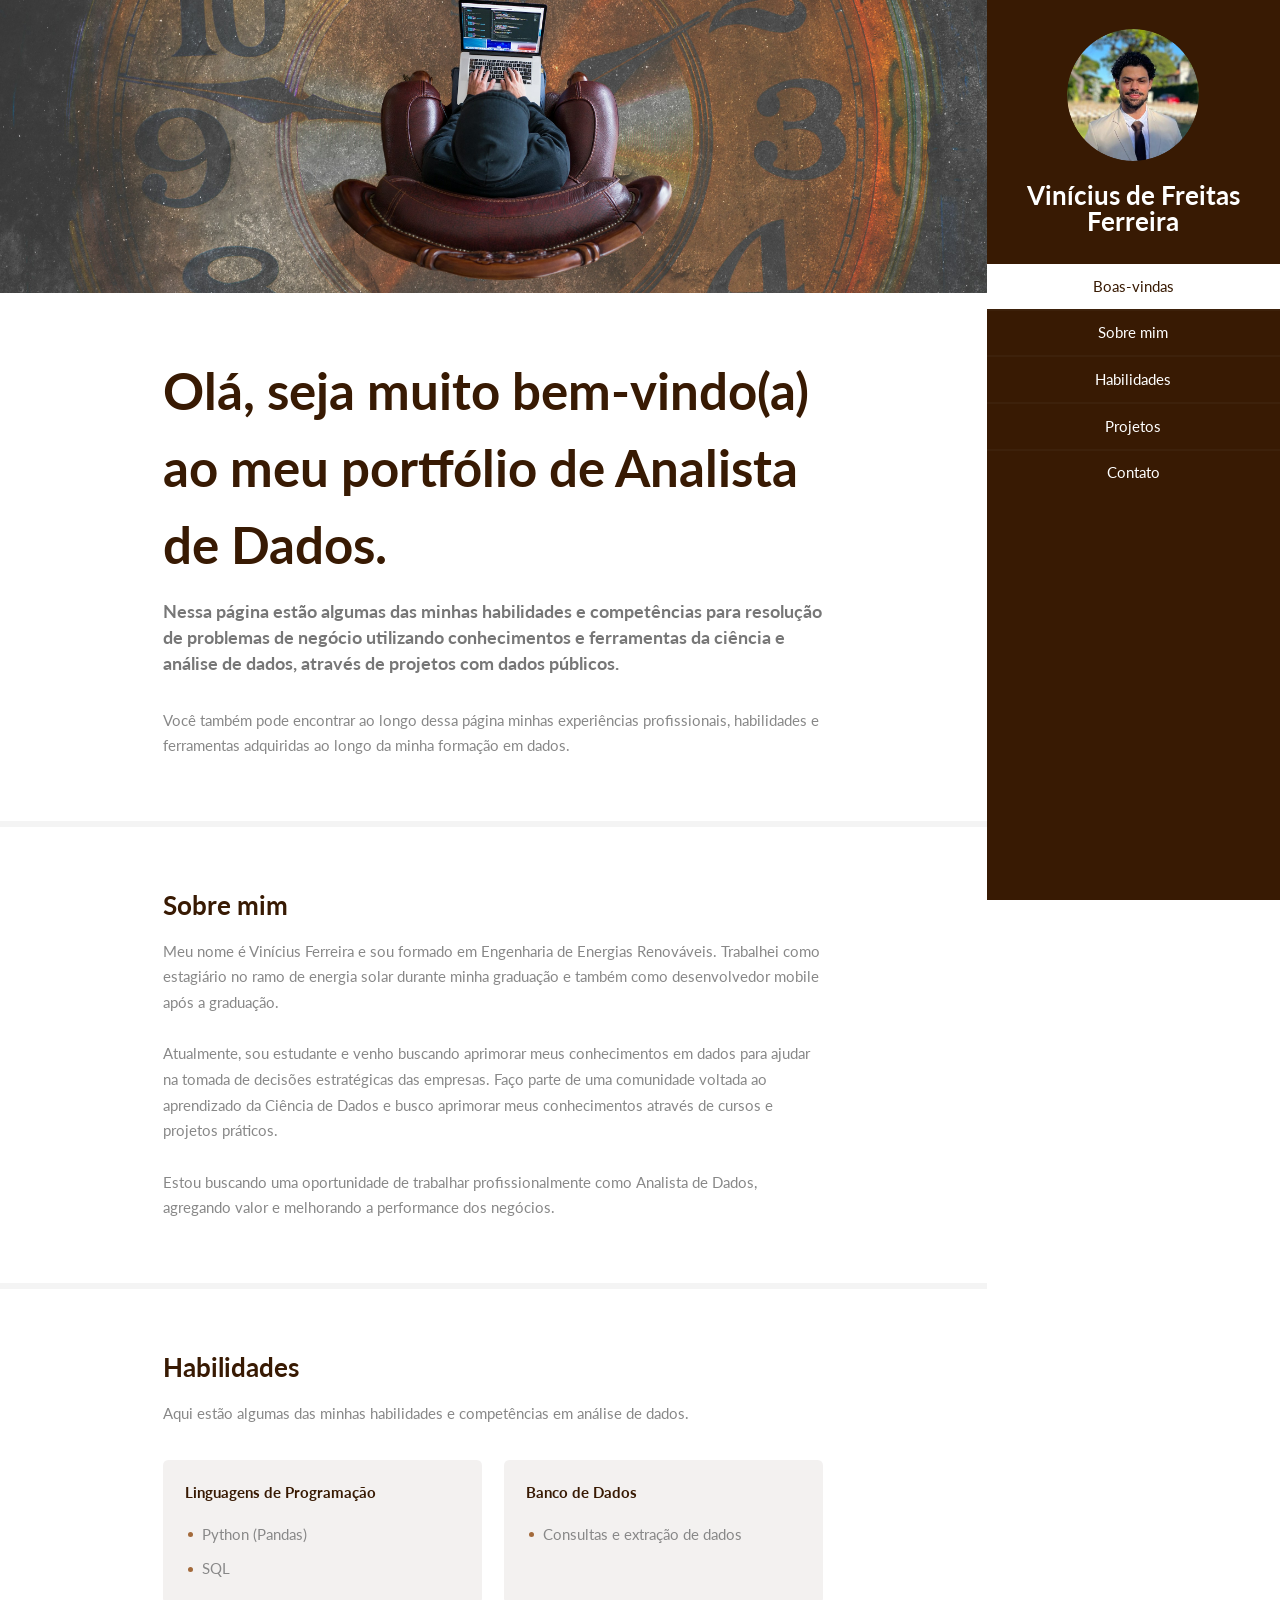
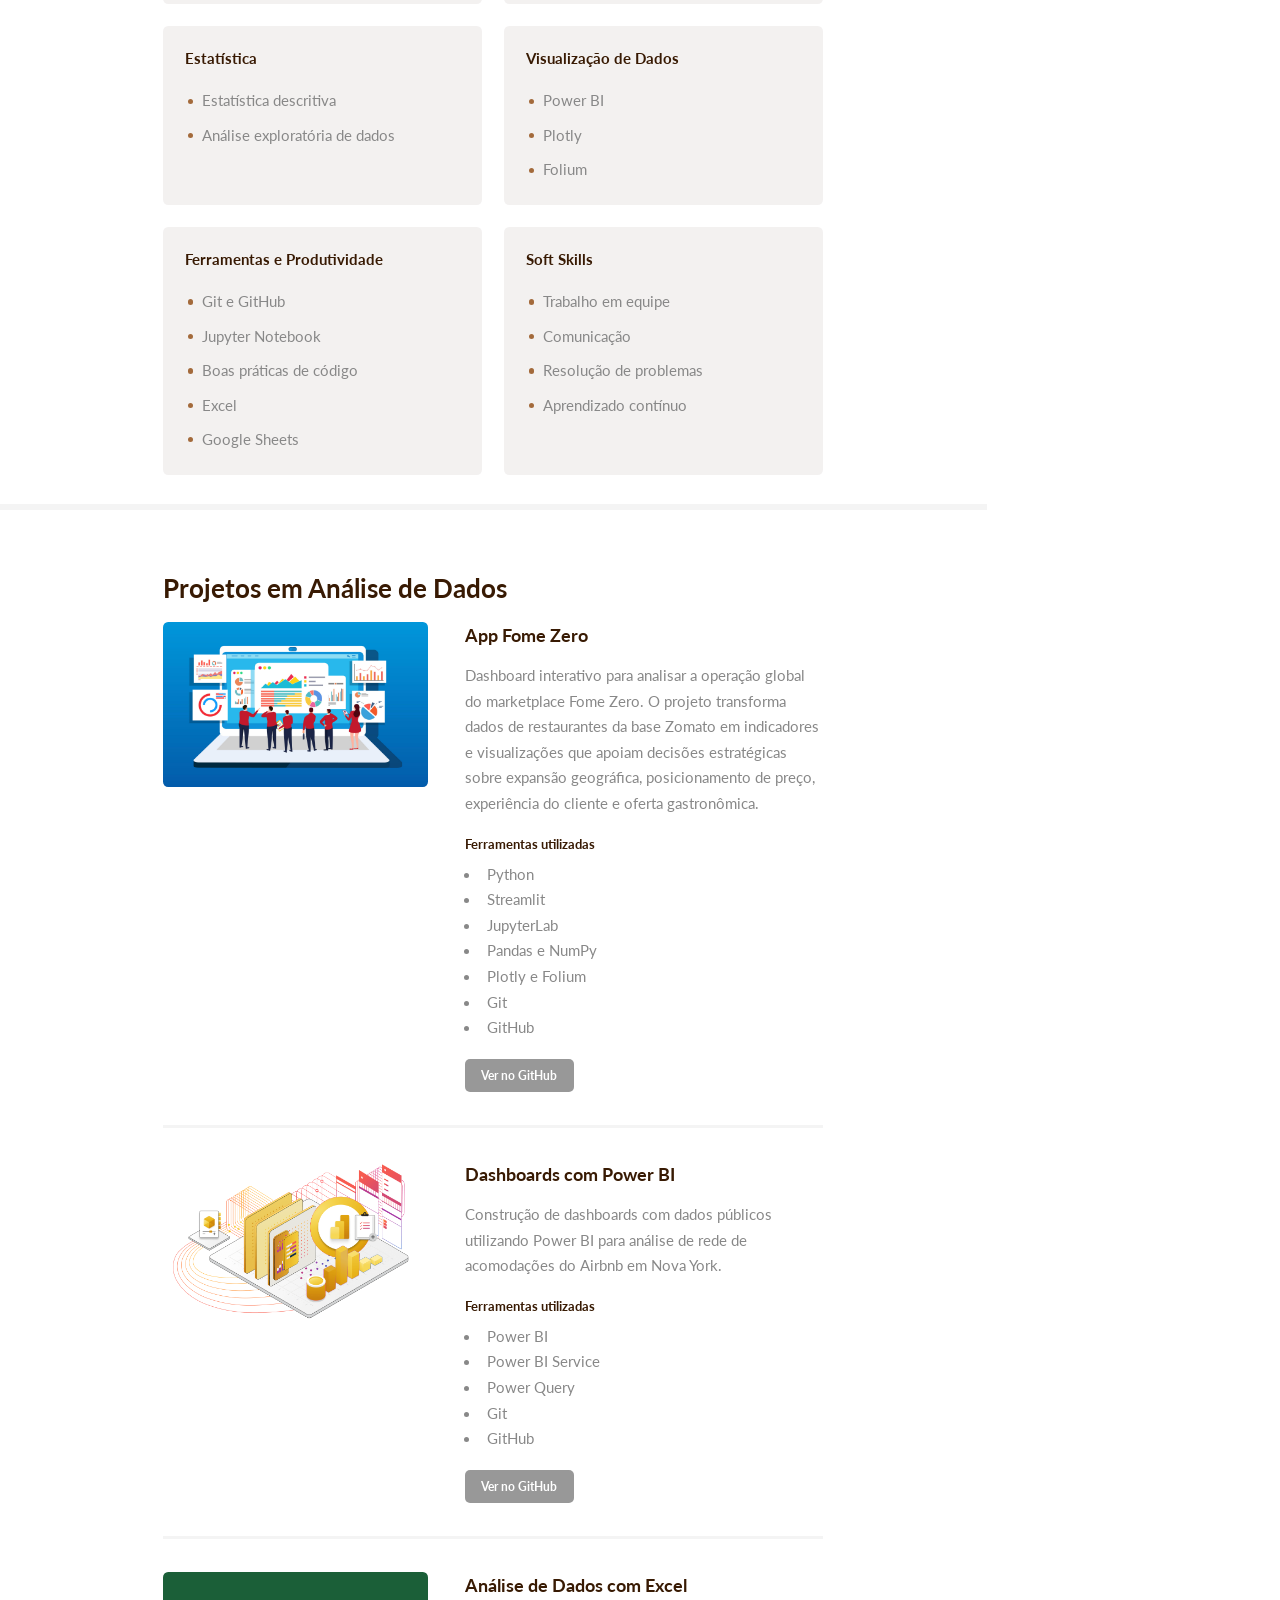
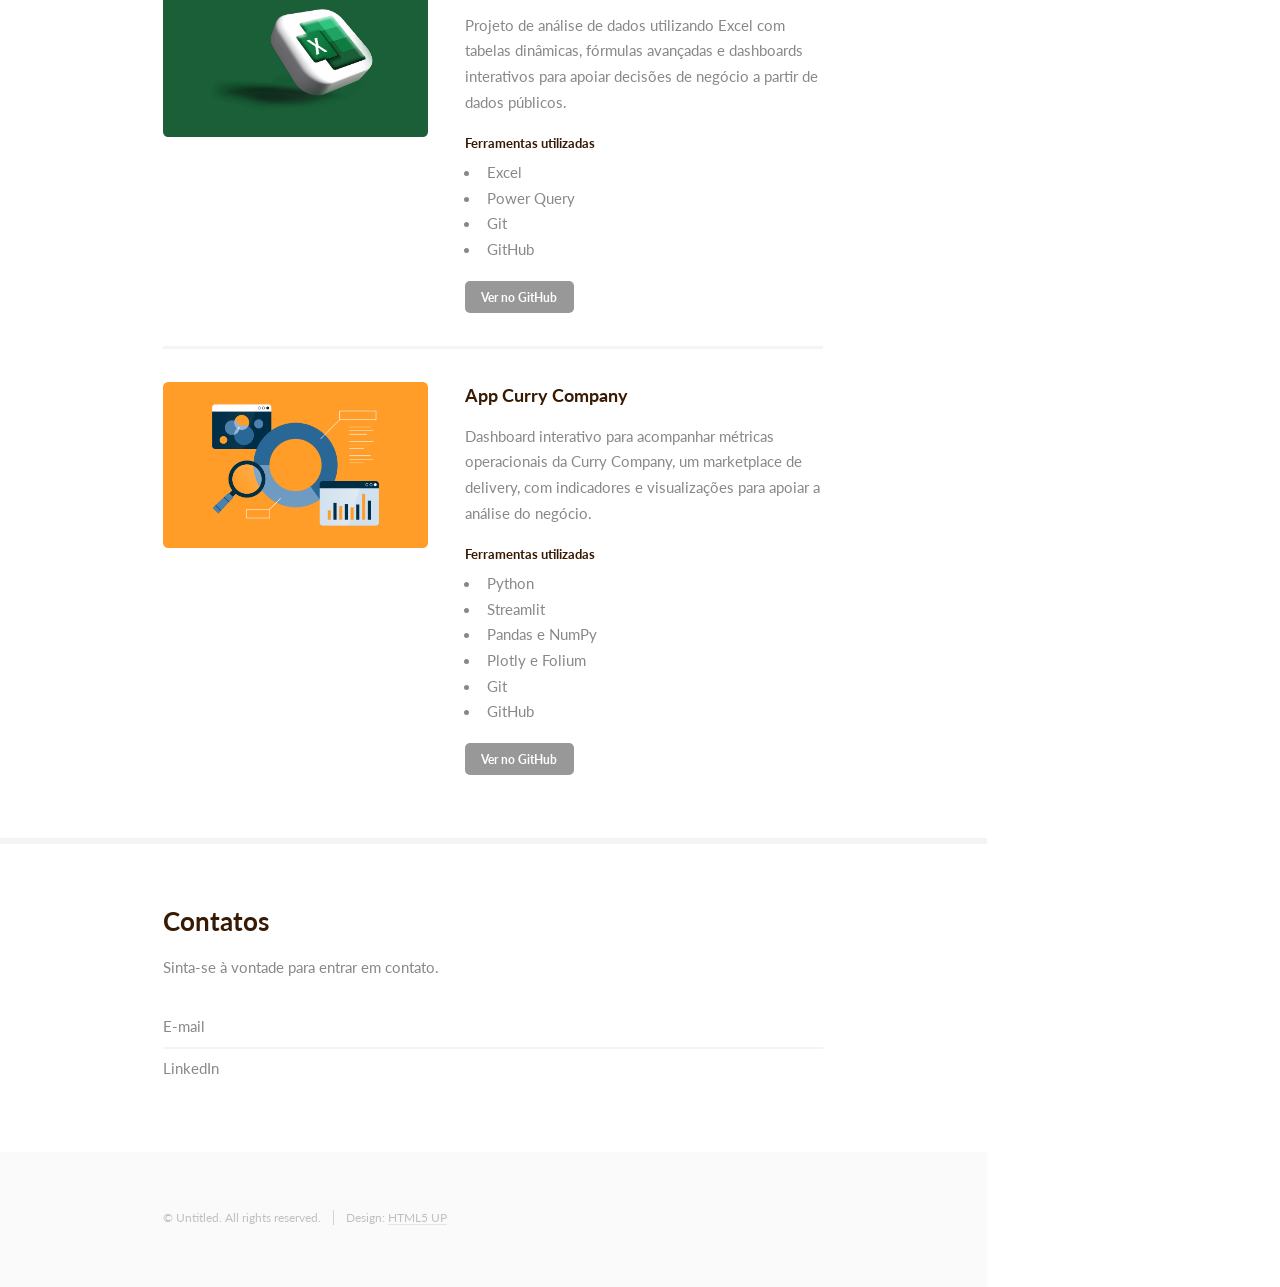
==== index.html @ a1112f22 "Initial commit" ====
<!DOCTYPE HTML>
<!--
	Read Only by HTML5 UP
	html5up.net | @ajlkn
	Free for personal and commercial use under the CCA 3.0 license (html5up.net/license)
-->
<html>
	<head>
		<title>Portfólio - Vinícius de Freitas Ferreira</title>
		<meta charset="utf-8" />
		<meta name="viewport" content="width=device-width, initial-scale=1, user-scalable=no" />
		<link rel="stylesheet" href="assets/css/main.css" />
	</head>
	<body class="is-preload">

		<!-- Header -->
			<section id="header">
				<header>
					<span class="image avatar"><img src="images/perfil6.jpeg" alt="profile_picture" /></span>
					<h1 id="logo"><a href="#">Vinícius de Freitas Ferreira</a></h1>
					
				</header>
				<nav id="nav">
					<ul>
						<li><a href="#one" class="active">Boas-vindas</a></li>
						<li><a href="#two">Sobre mim</a></li>
						<li><a href="#three">Habilidades</a></li>
						<li><a href="#four">Projetos</a></li>
						<li><a href="#five">Contato</a></li>
					</ul>
				</nav>
				<footer>
					<ul class="icons">
						<!-- Substitua o e-mail e a URL pelos seus dados. -->
						<li><a href="mailto:vff2804@gmail.com" class="icon solid fa-envelope"><span class="label">E-mail</span></a></li>
						<li><a href="https://www.linkedin.com/in/seu-perfil/" class="icon brands fa-linkedin" target="_blank" rel="noopener noreferrer"><span class="label">LinkedIn</span></a></li>
					</ul>
				</footer>
			</section>

		<!-- Wrapper -->
			<div id="wrapper">

				<!-- Main -->
					<div id="main">

						<!-- One -->
							<section id="one">
								<div class="image main" data-position="center">
									<img src="images/background.jpeg" alt="" />
								</div>
								<div class="container">
									<header class="major">
										<h2>Olá, seja muito bem-vindo(a) ao meu portfólio de Analista de Dados.</h2>
										<p>Nessa página estão algumas das minhas habilidades e competências para resolução de problemas de negócio utilizando conhecimentos e ferramentas da ciência e análise de dados, através de projetos com dados públicos.</p>
									</header>
									<p>Você também pode encontrar ao longo dessa página minhas experiências profissionais, habilidades e ferramentas adquiridas ao longo da minha formação em dados.</p>
								</div>
							</section>
						
						<!-- Two -->	
							<section id="two">	
								<div class="container">
									<h3>Sobre mim</h3>
									<p>Meu nome é Vinícius Ferreira e sou formado em Engenharia de Energias Renováveis. Trabalhei como estagiário  no ramo de energia solar durante minha graduação e também como desenvolvedor mobile após a graduação.<br/>

									<br/>
									Atualmente, sou estudante e venho buscando aprimorar meus conhecimentos em dados para ajudar na tomada de decisões estratégicas das empresas.

									Faço parte de uma comunidade voltada ao aprendizado da Ciência de Dados e busco aprimorar meus conhecimentos através de cursos e projetos práticos.<br/>

									<br/>
									Estou buscando uma oportunidade de trabalhar profissionalmente como Analista de Dados, agregando valor e melhorando a performance dos negócios.</p>
									
								</div>
							</section>

						<!-- Three -->
							<section id="three">	
								<div class="container">
									<h3>Habilidades</h3>
									<p>Aqui estão algumas das minhas habilidades e competências em análise de dados.</p>
									<div class="skill-cards">
										<article class="skill-card">
											<h4 class="icon solid fa-code">Linguagens de Programação</h4>
											<ul><li>Python (Pandas)</li><li>SQL</li></ul>
										</article>
										<article class="skill-card">
											<h4 class="icon solid fa-cubes">Banco de Dados</h4>
											<ul><li>Consultas e extração de dados</li></ul>
										</article>
										<article class="skill-card">
											<h4 class="icon solid fa-dice">Estatística</h4>
											<ul><li>Estatística descritiva</li><li>Análise exploratória de dados</li></ul>
										</article>
										<article class="skill-card">
											<h4 class="icon solid fa-chart-bar">Visualização de Dados</h4>
											<ul><li>Power BI</li><li>Plotly</li><li>Folium</li></ul>
										</article>
										<article class="skill-card">
											<h4 class="icon solid fa-cogs">Ferramentas e Produtividade</h4>
											<ul><li>Git e GitHub</li><li>Jupyter Notebook</li><li>Boas práticas de código</li><li>Excel</li><li>Google Sheets</li></ul>
										</article>
										<article class="skill-card">
											<h4 class="icon solid fa-lightbulb">Soft Skills</h4>
											<ul><li>Trabalho em equipe</li><li>Comunicação</li><li>Resolução de problemas</li><li>Aprendizado contínuo</li></ul>
										</article>
									</div>
								</div>
							</section>

						<!-- Four -->
							<section id="four">
								<div class="container">
									<h3>Projetos em Análise de Dados</h3>
									<div class="features">
										<article>
											<a href="https://github.com/v7freitas/fome_zero_streamlit" class="image" target="_blank" rel="noopener noreferrer"><img src="images/Data-Driven.jpg" alt="Dashboard App Fome Zero" /></a>
											<div class="inner">
												<h4>App Fome Zero</h4>
												<p>Dashboard interativo para analisar a operação global do marketplace Fome Zero. O projeto transforma dados de restaurantes da base Zomato em indicadores e visualizações que apoiam decisões estratégicas sobre expansão geográfica, posicionamento de preço, experiência do cliente e oferta gastronômica.</p>
												<h5>Ferramentas utilizadas</h5>
												<ul>
													<li>Python</li>
													<li>Streamlit</li>
													<li>JupyterLab</li>
													<li>Pandas e NumPy</li>
													<li>Plotly e Folium</li>
													<li>Git</li>
													<li>GitHub</li>
												</ul>
												<a href="https://github.com/v7freitas/fome_zero_streamlit" class="button small icon brands fa-github" target="_blank" rel="noopener noreferrer">Ver no GitHub</a>
											</div>
										</article>
										<article>
											<a href="https://github.com/v7freitas/airbnb_pbix" class="image" target="_blank" rel="noopener noreferrer"><img src="images/power-bi-overview.png" alt="Dashboard do Airbnb no Power BI" /></a>
											<div class="inner">
												<h4>Dashboards com Power BI</h4>
												<p>Construção de dashboards com dados públicos utilizando Power BI para análise de rede de acomodações do Airbnb em Nova York.</p>
												<h5>Ferramentas utilizadas</h5>
												<ul>
													<li>Power BI</li>
													<li>Power BI Service</li>
													<li>Power Query</li>
													<li>Git</li>
													<li>GitHub</li>
												</ul>
												<a href="https://github.com/v7freitas/airbnb_pbix" class="button small icon brands fa-github" target="_blank" rel="noopener noreferrer">Ver no GitHub</a>
											</div>
										</article>
										<article>
											<a href="#" class="image"><img src="images/excel.jpg" alt="" /></a>
											<div class="inner">
												<h4>Análise de Dados com Excel</h4>
												<p>Projeto de análise de dados utilizando Excel com tabelas dinâmicas, fórmulas avançadas e dashboards interativos para apoiar decisões de negócio a partir de dados públicos.
												</p>
												<h5>Ferramentas utilizadas</h5>
												<ul>
													<li>Excel</li>
													<li>Power Query</li>
													<li>Git</li>
													<li>GitHub</li>
												</ul>
												<!-- Substitua # pelo link do repositório no GitHub. -->
												<a href="https://github.com/v7freitas/SuperStore.xlsx" class="button small icon brands fa-github">Ver no GitHub</a>
											</div>
										</article>
										
										<article>
											<a href="https://github.com/v7freitas/curry_company" class="image" target="_blank" rel="noopener noreferrer"><img src="images/data-driven.png" alt="Dashboard Curry Company" /></a>
											<div class="inner">
												<h4>App Curry Company</h4>
												<p>Dashboard interativo para acompanhar métricas operacionais da Curry Company, um marketplace de delivery, com indicadores e visualizações para apoiar a análise do negócio.</p>
												<h5>Ferramentas utilizadas</h5>
												<ul>
													<li>Python</li>
													<li>Streamlit</li>
													<li>Pandas e NumPy</li>
													<li>Plotly e Folium</li>
													<li>Git</li>
													<li>GitHub</li>
												</ul>
												<a href="https://github.com/v7freitas/curry_company" class="button small icon brands fa-github" target="_blank" rel="noopener noreferrer">Ver no GitHub</a>
											</div>
										</article>
									</div>
								</div>
							</section>

						<!-- Five -->
							<section id="five">
								<div class="container">
									<h3>Contatos</h3>
									<p>Sinta-se à vontade para entrar em contato.</p>
									<ul class="alt">
										<!-- Substitua o e-mail e a URL pelos seus dados. -->
										<li><a href="mailto:vff2804@gmail.com" class="icon solid fa-envelope">E-mail</a></li>
										<li><a href="https://www.linkedin.com/in/viniciusfreitasf

" class="icon brands fa-linkedin" target="_blank" rel="noopener noreferrer">LinkedIn</a></li>
									</ul>
								</div>
							</section>

						

					</div>

				<!-- Footer -->
					<section id="footer">
						<div class="container">
							<ul class="copyright">
								<li>&copy; Untitled. All rights reserved.</li><li>Design: <a href="http://html5up.net">HTML5 UP</a></li>
							</ul>
						</div>
					</section>

			</div>

		<!-- Scripts -->
			<script src="assets/js/jquery.min.js"></script>
			<script src="assets/js/jquery.scrollex.min.js"></script>
			<script src="assets/js/jquery.scrolly.min.js"></script>
			<script src="assets/js/browser.min.js"></script>
			<script src="assets/js/breakpoints.min.js"></script>
			<script src="assets/js/util.js"></script>
			<script src="assets/js/main.js"></script>

	</body>
</html>
---- assets/css/main.css ----
@import url("fontawesome-all.min.css");
@import url("https://fonts.googleapis.com/css?family=Lato:400,400italic,700,700italic|Source+Code+Pro:400");

/*
	Read Only by HTML5 UP
	html5up.net | @ajlkn
	Free for personal and commercial use under the CCA 3.0 license (html5up.net/license)
*/

html, body, div, span, applet, object,
iframe, h1, h2, h3, h4, h5, h6, p, blockquote,
pre, a, abbr, acronym, address, big, cite,
code, del, dfn, em, img, ins, kbd, q, s, samp,
small, strike, strong, sub, sup, tt, var, b,
u, i, center, dl, dt, dd, ol, ul, li, fieldset,
form, label, legend, table, caption, tbody,
tfoot, thead, tr, th, td, article, aside,
canvas, details, embed, figure, figcaption,
footer, header, hgroup, menu, nav, output, ruby,
section, summary, time, mark, audio, video {
	margin: 0;
	padding: 0;
	border: 0;
	font-size: 100%;
	font: inherit;
	vertical-align: baseline;}

article, aside, details, figcaption, figure,
footer, header, hgroup, menu, nav, section {
	display: block;}

body {
	line-height: 1;
}

ol, ul {
	list-style: none;
}

blockquote, q {
	quotes: none;
}

	blockquote:before, blockquote:after, q:before, q:after {
		content: '';
		content: none;
	}

table {
	border-collapse: collapse;
	border-spacing: 0;
}

body {
	-webkit-text-size-adjust: none;
}

mark {
	background-color: transparent;
	color: inherit;
}

input::-moz-focus-inner {
	border: 0;
	padding: 0;
}

input, select, textarea {
	-moz-appearance: none;
	-webkit-appearance: none;
	-ms-appearance: none;
	appearance: none;
}

/* Basic */

	html {
		box-sizing: border-box;
	}

	*, *:before, *:after {
		box-sizing: inherit;
	}

	body {
		background: #fff;
	}

		body.is-preload *, body.is-preload *:before, body.is-preload *:after {
			-moz-animation: none !important;
			-webkit-animation: none !important;
			-ms-animation: none !important;
			animation: none !important;
			-moz-transition: none !important;
			-webkit-transition: none !important;
			-ms-transition: none !important;
			transition: none !important;
		}

	body, input, select, textarea {
		color: #888;
		font-family: "Lato", sans-serif;
		font-size: 16pt;
		font-weight: 400;
		line-height: 1.75em;
	}

	a {
		-moz-transition: color 0.2s ease-in-out, border-color 0.2s ease-in-out;
		-webkit-transition: color 0.2s ease-in-out, border-color 0.2s ease-in-out;
		-ms-transition: color 0.2s ease-in-out, border-color 0.2s ease-in-out;
		transition: color 0.2s ease-in-out, border-color 0.2s ease-in-out;
		border-bottom: solid 1px #e4e4e4;
		color: inherit;
		text-decoration: none;
	}

		a:hover {
			border-bottom-color: transparent;
			color: #4acaa8 !important;
		}

	strong, b {
		color: #777;
		font-weight: 700;
	}

	em, i {
		font-style: italic;
	}

	p {
		margin: 0 0 2.25em 0;
	}

	h1, h2, h3, h4, h5, h6 {
		color: #381a03;
		font-weight: 700;
		line-height: 1em;
		margin: 0 0 0.5625em 0;
	}

		h1 a, h2 a, h3 a, h4 a, h5 a, h6 a {
			border: 0;
			color: inherit;
			text-decoration: none;
		}

	h2 {
		font-size: 2em;
		line-height: 1.5em;
	}

	h3 {
		font-size: 1.75em;
		line-height: 1.5em;
	}

	h4 {
		font-size: 1.25em;
		line-height: 1.5em;
	}

	h5 {
		font-size: 0.9em;
		line-height: 1.5em;
	}

	h6 {
		font-size: 0.7em;
		line-height: 1.5em;
	}

	sub {
		font-size: 0.8em;
		position: relative;
		top: 0.5em;
	}

	sup {
		font-size: 0.8em;
		position: relative;
		top: -0.5em;
	}

	hr {
		border: 0;
		border-bottom: solid 2px #f4f4f4;
		margin: 2.25em 0;
	}

		hr.major {
			margin: 3.375em 0;
		}

	blockquote {
		border-left: solid 8px #e4e4e4;
		font-style: italic;
		margin: 0 0 2.25em 0;
		padding: 0.5em 0 0.5em 2em;
	}

	code {
		background: #555;
		border-radius: 5px;
		color: #fff;
		font-family: "Source Code Pro", monospace;
		font-size: 0.9em;
		margin: 0 0.25em;
		padding: 0.25em 0.65em;
	}

	pre {
		font-family: "Source Code Pro", monospace;
		font-size: 0.9em;
		margin: 0 0 2.25em 0;
	}

		pre code {
			-webkit-overflow-scrolling: touch;
			display: block;
			line-height: 1.5em;
			overflow-x: auto;
			padding: 1em 1.5em;
		}

	.align-left {
		text-align: left;
	}

	.align-center {
		text-align: center;
	}

	.align-right {
		text-align: right;
	}

/* Row */

	.row {
		display: flex;
		flex-wrap: wrap;
		box-sizing: border-box;
		align-items: stretch;
	}

		.row > * {
			box-sizing: border-box;
		}

		.row.gtr-uniform > * > :last-child {
			margin-bottom: 0;
		}

		.row.aln-left {
			justify-content: flex-start;
		}

		.row.aln-center {
			justify-content: center;
		}

		.row.aln-right {
			justify-content: flex-end;
		}

		.row.aln-top {
			align-items: flex-start;
		}

		.row.aln-middle {
			align-items: center;
		}

		.row.aln-bottom {
			align-items: flex-end;
		}

		.row > .imp {
			order: -1;
		}

		.row > .col-1 {
			width: 8.33333%;
		}

		.row > .off-1 {
			margin-left: 8.33333%;
		}

		.row > .col-2 {
			width: 16.66667%;
		}

		.row > .off-2 {
			margin-left: 16.66667%;
		}

		.row > .col-3 {
			width: 25%;
		}

		.row > .off-3 {
			margin-left: 25%;
		}

		.row > .col-4 {
			width: 33.33333%;
		}

		.row > .off-4 {
			margin-left: 33.33333%;
		}

		.row > .col-5 {
			width: 41.66667%;
		}

		.row > .off-5 {
			margin-left: 41.66667%;
		}

		.row > .col-6 {
			width: 50%;
		}

		.row > .off-6 {
			margin-left: 50%;
		}

		.row > .col-7 {
			width: 58.33333%;
		}

		.row > .off-7 {
			margin-left: 58.33333%;
		}

		.row > .col-8 {
			width: 66.66667%;
		}

		.row > .off-8 {
			margin-left: 66.66667%;
		}

		.row > .col-9 {
			width: 75%;
		}

		.row > .off-9 {
			margin-left: 75%;
		}

		.row > .col-10 {
			width: 83.33333%;
		}

		.row > .off-10 {
			margin-left: 83.33333%;
		}

		.row > .col-11 {
			width: 91.66667%;
		}

		.row > .off-11 {
			margin-left: 91.66667%;
		}

		.row > .col-12 {
			width: 100%;
		}

		.row > .off-12 {
			margin-left: 100%;
		}

		.row.gtr-0 {
			margin-top: 0;
			margin-left: 0em;
		}

			.row.gtr-0 > * {
				padding: 0 0 0 0em;
			}

			.row.gtr-0.gtr-uniform {
				margin-top: 0em;
			}

				.row.gtr-0.gtr-uniform > * {
					padding-top: 0em;
				}

		.row.gtr-25 {
			margin-top: 0;
			margin-left: -0.5em;
		}

			.row.gtr-25 > * {
				padding: 0 0 0 0.5em;
			}

			.row.gtr-25.gtr-uniform {
				margin-top: -0.5em;
			}

				.row.gtr-25.gtr-uniform > * {
					padding-top: 0.5em;
				}

		.row.gtr-50 {
			margin-top: 0;
			margin-left: -1em;
		}

			.row.gtr-50 > * {
				padding: 0 0 0 1em;
			}

			.row.gtr-50.gtr-uniform {
				margin-top: -1em;
			}

				.row.gtr-50.gtr-uniform > * {
					padding-top: 1em;
				}

		.row {
			margin-top: 0;
			margin-left: -2em;
		}

			.row > * {
				padding: 0 0 0 2em;
			}

			.row.gtr-uniform {
				margin-top: -2em;
			}

				.row.gtr-uniform > * {
					padding-top: 2em;
				}

		.row.gtr-150 {
			margin-top: 0;
			margin-left: -3em;
		}

			.row.gtr-150 > * {
				padding: 0 0 0 3em;
			}

			.row.gtr-150.gtr-uniform {
				margin-top: -3em;
			}

				.row.gtr-150.gtr-uniform > * {
					padding-top: 3em;
				}

		.row.gtr-200 {
			margin-top: 0;
			margin-left: -4em;
		}

			.row.gtr-200 > * {
				padding: 0 0 0 4em;
			}

			.row.gtr-200.gtr-uniform {
				margin-top: -4em;
			}

				.row.gtr-200.gtr-uniform > * {
					padding-top: 4em;
				}

		@media screen and (max-width: 1680px) {

			.row {
				display: flex;
				flex-wrap: wrap;
				box-sizing: border-box;
				align-items: stretch;
			}

				.row > * {
					box-sizing: border-box;
				}

				.row.gtr-uniform > * > :last-child {
					margin-bottom: 0;
				}

				.row.aln-left {
					justify-content: flex-start;
				}

				.row.aln-center {
					justify-content: center;
				}

				.row.aln-right {
					justify-content: flex-end;
				}

				.row.aln-top {
					align-items: flex-start;
				}

				.row.aln-middle {
					align-items: center;
				}

				.row.aln-bottom {
					align-items: flex-end;
				}

				.row > .imp-xlarge {
					order: -1;
				}

				.row > .col-1-xlarge {
					width: 8.33333%;
				}

				.row > .off-1-xlarge {
					margin-left: 8.33333%;
				}

				.row > .col-2-xlarge {
					width: 16.66667%;
				}

				.row > .off-2-xlarge {
					margin-left: 16.66667%;
				}

				.row > .col-3-xlarge {
					width: 25%;
				}

				.row > .off-3-xlarge {
					margin-left: 25%;
				}

				.row > .col-4-xlarge {
					width: 33.33333%;
				}

				.row > .off-4-xlarge {
					margin-left: 33.33333%;
				}

				.row > .col-5-xlarge {
					width: 41.66667%;
				}

				.row > .off-5-xlarge {
					margin-left: 41.66667%;
				}

				.row > .col-6-xlarge {
					width: 50%;
				}

				.row > .off-6-xlarge {
					margin-left: 50%;
				}

				.row > .col-7-xlarge {
					width: 58.33333%;
				}

				.row > .off-7-xlarge {
					margin-left: 58.33333%;
				}

				.row > .col-8-xlarge {
					width: 66.66667%;
				}

				.row > .off-8-xlarge {
					margin-left: 66.66667%;
				}

				.row > .col-9-xlarge {
					width: 75%;
				}

				.row > .off-9-xlarge {
					margin-left: 75%;
				}

				.row > .col-10-xlarge {
					width: 83.33333%;
				}

				.row > .off-10-xlarge {
					margin-left: 83.33333%;
				}

				.row > .col-11-xlarge {
					width: 91.66667%;
				}

				.row > .off-11-xlarge {
					margin-left: 91.66667%;
				}

				.row > .col-12-xlarge {
					width: 100%;
				}

				.row > .off-12-xlarge {
					margin-left: 100%;
				}

				.row.gtr-0 {
					margin-top: 0;
					margin-left: 0em;
				}

					.row.gtr-0 > * {
						padding: 0 0 0 0em;
					}

					.row.gtr-0.gtr-uniform {
						margin-top: 0em;
					}

						.row.gtr-0.gtr-uniform > * {
							padding-top: 0em;
						}

				.row.gtr-25 {
					margin-top: 0;
					margin-left: -0.5em;
				}

					.row.gtr-25 > * {
						padding: 0 0 0 0.5em;
					}

					.row.gtr-25.gtr-uniform {
						margin-top: -0.5em;
					}

						.row.gtr-25.gtr-uniform > * {
							padding-top: 0.5em;
						}

				.row.gtr-50 {
					margin-top: 0;
					margin-left: -1em;
				}

					.row.gtr-50 > * {
						padding: 0 0 0 1em;
					}

					.row.gtr-50.gtr-uniform {
						margin-top: -1em;
					}

						.row.gtr-50.gtr-uniform > * {
							padding-top: 1em;
						}

				.row {
					margin-top: 0;
					margin-left: -2em;
				}

					.row > * {
						padding: 0 0 0 2em;
					}

					.row.gtr-uniform {
						margin-top: -2em;
					}

						.row.gtr-uniform > * {
							padding-top: 2em;
						}

				.row.gtr-150 {
					margin-top: 0;
					margin-left: -3em;
				}

					.row.gtr-150 > * {
						padding: 0 0 0 3em;
					}

					.row.gtr-150.gtr-uniform {
						margin-top: -3em;
					}

						.row.gtr-150.gtr-uniform > * {
							padding-top: 3em;
						}

				.row.gtr-200 {
					margin-top: 0;
					margin-left: -4em;
				}

					.row.gtr-200 > * {
						padding: 0 0 0 4em;
					}

					.row.gtr-200.gtr-uniform {
						margin-top: -4em;
					}

						.row.gtr-200.gtr-uniform > * {
							padding-top: 4em;
						}

		}

		@media screen and (max-width: 1280px) {

			.row {
				display: flex;
				flex-wrap: wrap;
				box-sizing: border-box;
				align-items: stretch;
			}

				.row > * {
					box-sizing: border-box;
				}

				.row.gtr-uniform > * > :last-child {
					margin-bottom: 0;
				}

				.row.aln-left {
					justify-content: flex-start;
				}

				.row.aln-center {
					justify-content: center;
				}

				.row.aln-right {
					justify-content: flex-end;
				}

				.row.aln-top {
					align-items: flex-start;
				}

				.row.aln-middle {
					align-items: center;
				}

				.row.aln-bottom {
					align-items: flex-end;
				}

				.row > .imp-large {
					order: -1;
				}

				.row > .col-1-large {
					width: 8.33333%;
				}

				.row > .off-1-large {
					margin-left: 8.33333%;
				}

				.row > .col-2-large {
					width: 16.66667%;
				}

				.row > .off-2-large {
					margin-left: 16.66667%;
				}

				.row > .col-3-large {
					width: 25%;
				}

				.row > .off-3-large {
					margin-left: 25%;
				}

				.row > .col-4-large {
					width: 33.33333%;
				}

				.row > .off-4-large {
					margin-left: 33.33333%;
				}

				.row > .col-5-large {
					width: 41.66667%;
				}

				.row > .off-5-large {
					margin-left: 41.66667%;
				}

				.row > .col-6-large {
					width: 50%;
				}

				.row > .off-6-large {
					margin-left: 50%;
				}

				.row > .col-7-large {
					width: 58.33333%;
				}

				.row > .off-7-large {
					margin-left: 58.33333%;
				}

				.row > .col-8-large {
					width: 66.66667%;
				}

				.row > .off-8-large {
					margin-left: 66.66667%;
				}

				.row > .col-9-large {
					width: 75%;
				}

				.row > .off-9-large {
					margin-left: 75%;
				}

				.row > .col-10-large {
					width: 83.33333%;
				}

				.row > .off-10-large {
					margin-left: 83.33333%;
				}

				.row > .col-11-large {
					width: 91.66667%;
				}

				.row > .off-11-large {
					margin-left: 91.66667%;
				}

				.row > .col-12-large {
					width: 100%;
				}

				.row > .off-12-large {
					margin-left: 100%;
				}

				.row.gtr-0 {
					margin-top: 0;
					margin-left: 0em;
				}

					.row.gtr-0 > * {
						padding: 0 0 0 0em;
					}

					.row.gtr-0.gtr-uniform {
						margin-top: 0em;
					}

						.row.gtr-0.gtr-uniform > * {
							padding-top: 0em;
						}

				.row.gtr-25 {
					margin-top: 0;
					margin-left: -0.375em;
				}

					.row.gtr-25 > * {
						padding: 0 0 0 0.375em;
					}

					.row.gtr-25.gtr-uniform {
						margin-top: -0.375em;
					}

						.row.gtr-25.gtr-uniform > * {
							padding-top: 0.375em;
						}

				.row.gtr-50 {
					margin-top: 0;
					margin-left: -0.75em;
				}

					.row.gtr-50 > * {
						padding: 0 0 0 0.75em;
					}

					.row.gtr-50.gtr-uniform {
						margin-top: -0.75em;
					}

						.row.gtr-50.gtr-uniform > * {
							padding-top: 0.75em;
						}

				.row {
					margin-top: 0;
					margin-left: -1.5em;
				}

					.row > * {
						padding: 0 0 0 1.5em;
					}

					.row.gtr-uniform {
						margin-top: -1.5em;
					}

						.row.gtr-uniform > * {
							padding-top: 1.5em;
						}

				.row.gtr-150 {
					margin-top: 0;
					margin-left: -2.25em;
				}

					.row.gtr-150 > * {
						padding: 0 0 0 2.25em;
					}

					.row.gtr-150.gtr-uniform {
						margin-top: -2.25em;
					}

						.row.gtr-150.gtr-uniform > * {
							padding-top: 2.25em;
						}

				.row.gtr-200 {
					margin-top: 0;
					margin-left: -3em;
				}

					.row.gtr-200 > * {
						padding: 0 0 0 3em;
					}

					.row.gtr-200.gtr-uniform {
						margin-top: -3em;
					}

						.row.gtr-200.gtr-uniform > * {
							padding-top: 3em;
						}

		}

		@media screen and (max-width: 1024px) {

			.row {
				display: flex;
				flex-wrap: wrap;
				box-sizing: border-box;
				align-items: stretch;
			}

				.row > * {
					box-sizing: border-box;
				}

				.row.gtr-uniform > * > :last-child {
					margin-bottom: 0;
				}

				.row.aln-left {
					justify-content: flex-start;
				}

				.row.aln-center {
					justify-content: center;
				}

				.row.aln-right {
					justify-content: flex-end;
				}

				.row.aln-top {
					align-items: flex-start;
				}

				.row.aln-middle {
					align-items: center;
				}

				.row.aln-bottom {
					align-items: flex-end;
				}

				.row > .imp-medium {
					order: -1;
				}

				.row > .col-1-medium {
					width: 8.33333%;
				}

				.row > .off-1-medium {
					margin-left: 8.33333%;
				}

				.row > .col-2-medium {
					width: 16.66667%;
				}

				.row > .off-2-medium {
					margin-left: 16.66667%;
				}

				.row > .col-3-medium {
					width: 25%;
				}

				.row > .off-3-medium {
					margin-left: 25%;
				}

				.row > .col-4-medium {
					width: 33.33333%;
				}

				.row > .off-4-medium {
					margin-left: 33.33333%;
				}

				.row > .col-5-medium {
					width: 41.66667%;
				}

				.row > .off-5-medium {
					margin-left: 41.66667%;
				}

				.row > .col-6-medium {
					width: 50%;
				}

				.row > .off-6-medium {
					margin-left: 50%;
				}

				.row > .col-7-medium {
					width: 58.33333%;
				}

				.row > .off-7-medium {
					margin-left: 58.33333%;
				}

				.row > .col-8-medium {
					width: 66.66667%;
				}

				.row > .off-8-medium {
					margin-left: 66.66667%;
				}

				.row > .col-9-medium {
					width: 75%;
				}

				.row > .off-9-medium {
					margin-left: 75%;
				}

				.row > .col-10-medium {
					width: 83.33333%;
				}

				.row > .off-10-medium {
					margin-left: 83.33333%;
				}

				.row > .col-11-medium {
					width: 91.66667%;
				}

				.row > .off-11-medium {
					margin-left: 91.66667%;
				}

				.row > .col-12-medium {
					width: 100%;
				}

				.row > .off-12-medium {
					margin-left: 100%;
				}

				.row.gtr-0 {
					margin-top: 0;
					margin-left: 0em;
				}

					.row.gtr-0 > * {
						padding: 0 0 0 0em;
					}

					.row.gtr-0.gtr-uniform {
						margin-top: 0em;
					}

						.row.gtr-0.gtr-uniform > * {
							padding-top: 0em;
						}

				.row.gtr-25 {
					margin-top: 0;
					margin-left: -0.375em;
				}

					.row.gtr-25 > * {
						padding: 0 0 0 0.375em;
					}

					.row.gtr-25.gtr-uniform {
						margin-top: -0.375em;
					}

						.row.gtr-25.gtr-uniform > * {
							padding-top: 0.375em;
						}

				.row.gtr-50 {
					margin-top: 0;
					margin-left: -0.75em;
				}

					.row.gtr-50 > * {
						padding: 0 0 0 0.75em;
					}

					.row.gtr-50.gtr-uniform {
						margin-top: -0.75em;
					}

						.row.gtr-50.gtr-uniform > * {
							padding-top: 0.75em;
						}

				.row {
					margin-top: 0;
					margin-left: -1.5em;
				}

					.row > * {
						padding: 0 0 0 1.5em;
					}

					.row.gtr-uniform {
						margin-top: -1.5em;
					}

						.row.gtr-uniform > * {
							padding-top: 1.5em;
						}

				.row.gtr-150 {
					margin-top: 0;
					margin-left: -2.25em;
				}

					.row.gtr-150 > * {
						padding: 0 0 0 2.25em;
					}

					.row.gtr-150.gtr-uniform {
						margin-top: -2.25em;
					}

						.row.gtr-150.gtr-uniform > * {
							padding-top: 2.25em;
						}

				.row.gtr-200 {
					margin-top: 0;
					margin-left: -3em;
				}

					.row.gtr-200 > * {
						padding: 0 0 0 3em;
					}

					.row.gtr-200.gtr-uniform {
						margin-top: -3em;
					}

						.row.gtr-200.gtr-uniform > * {
							padding-top: 3em;
						}

		}

		@media screen and (max-width: 736px) {

			.row {
				display: flex;
				flex-wrap: wrap;
				box-sizing: border-box;
				align-items: stretch;
			}

				.row > * {
					box-sizing: border-box;
				}

				.row.gtr-uniform > * > :last-child {
					margin-bottom: 0;
				}

				.row.aln-left {
					justify-content: flex-start;
				}

				.row.aln-center {
					justify-content: center;
				}

				.row.aln-right {
					justify-content: flex-end;
				}

				.row.aln-top {
					align-items: flex-start;
				}

				.row.aln-middle {
					align-items: center;
				}

				.row.aln-bottom {
					align-items: flex-end;
				}

				.row > .imp-small {
					order: -1;
				}

				.row > .col-1-small {
					width: 8.33333%;
				}

				.row > .off-1-small {
					margin-left: 8.33333%;
				}

				.row > .col-2-small {
					width: 16.66667%;
				}

				.row > .off-2-small {
					margin-left: 16.66667%;
				}

				.row > .col-3-small {
					width: 25%;
				}

				.row > .off-3-small {
					margin-left: 25%;
				}

				.row > .col-4-small {
					width: 33.33333%;
				}

				.row > .off-4-small {
					margin-left: 33.33333%;
				}

				.row > .col-5-small {
					width: 41.66667%;
				}

				.row > .off-5-small {
					margin-left: 41.66667%;
				}

				.row > .col-6-small {
					width: 50%;
				}

				.row > .off-6-small {
					margin-left: 50%;
				}

				.row > .col-7-small {
					width: 58.33333%;
				}

				.row > .off-7-small {
					margin-left: 58.33333%;
				}

				.row > .col-8-small {
					width: 66.66667%;
				}

				.row > .off-8-small {
					margin-left: 66.66667%;
				}

				.row > .col-9-small {
					width: 75%;
				}

				.row > .off-9-small {
					margin-left: 75%;
				}

				.row > .col-10-small {
					width: 83.33333%;
				}

				.row > .off-10-small {
					margin-left: 83.33333%;
				}

				.row > .col-11-small {
					width: 91.66667%;
				}

				.row > .off-11-small {
					margin-left: 91.66667%;
				}

				.row > .col-12-small {
					width: 100%;
				}

				.row > .off-12-small {
					margin-left: 100%;
				}

				.row.gtr-0 {
					margin-top: 0;
					margin-left: 0em;
				}

					.row.gtr-0 > * {
						padding: 0 0 0 0em;
					}

					.row.gtr-0.gtr-uniform {
						margin-top: 0em;
					}

						.row.gtr-0.gtr-uniform > * {
							padding-top: 0em;
						}

				.row.gtr-25 {
					margin-top: 0;
					margin-left: -0.3125em;
				}

					.row.gtr-25 > * {
						padding: 0 0 0 0.3125em;
					}

					.row.gtr-25.gtr-uniform {
						margin-top: -0.3125em;
					}

						.row.gtr-25.gtr-uniform > * {
							padding-top: 0.3125em;
						}

				.row.gtr-50 {
					margin-top: 0;
					margin-left: -0.625em;
				}

					.row.gtr-50 > * {
						padding: 0 0 0 0.625em;
					}

					.row.gtr-50.gtr-uniform {
						margin-top: -0.625em;
					}

						.row.gtr-50.gtr-uniform > * {
							padding-top: 0.625em;
						}

				.row {
					margin-top: 0;
					margin-left: -1.25em;
				}

					.row > * {
						padding: 0 0 0 1.25em;
					}

					.row.gtr-uniform {
						margin-top: -1.25em;
					}

						.row.gtr-uniform > * {
							padding-top: 1.25em;
						}

				.row.gtr-150 {
					margin-top: 0;
					margin-left: -1.875em;
				}

					.row.gtr-150 > * {
						padding: 0 0 0 1.875em;
					}

					.row.gtr-150.gtr-uniform {
						margin-top: -1.875em;
					}

						.row.gtr-150.gtr-uniform > * {
							padding-top: 1.875em;
						}

				.row.gtr-200 {
					margin-top: 0;
					margin-left: -2.5em;
				}

					.row.gtr-200 > * {
						padding: 0 0 0 2.5em;
					}

					.row.gtr-200.gtr-uniform {
						margin-top: -2.5em;
					}

						.row.gtr-200.gtr-uniform > * {
							padding-top: 2.5em;
						}

		}

		@media screen and (max-width: 480px) {

			.row {
				display: flex;
				flex-wrap: wrap;
				box-sizing: border-box;
				align-items: stretch;
			}

				.row > * {
					box-sizing: border-box;
				}

				.row.gtr-uniform > * > :last-child {
					margin-bottom: 0;
				}

				.row.aln-left {
					justify-content: flex-start;
				}

				.row.aln-center {
					justify-content: center;
				}

				.row.aln-right {
					justify-content: flex-end;
				}

				.row.aln-top {
					align-items: flex-start;
				}

				.row.aln-middle {
					align-items: center;
				}

				.row.aln-bottom {
					align-items: flex-end;
				}

				.row > .imp-xsmall {
					order: -1;
				}

				.row > .col-1-xsmall {
					width: 8.33333%;
				}

				.row > .off-1-xsmall {
					margin-left: 8.33333%;
				}

				.row > .col-2-xsmall {
					width: 16.66667%;
				}

				.row > .off-2-xsmall {
					margin-left: 16.66667%;
				}

				.row > .col-3-xsmall {
					width: 25%;
				}

				.row > .off-3-xsmall {
					margin-left: 25%;
				}

				.row > .col-4-xsmall {
					width: 33.33333%;
				}

				.row > .off-4-xsmall {
					margin-left: 33.33333%;
				}

				.row > .col-5-xsmall {
					width: 41.66667%;
				}

				.row > .off-5-xsmall {
					margin-left: 41.66667%;
				}

				.row > .col-6-xsmall {
					width: 50%;
				}

				.row > .off-6-xsmall {
					margin-left: 50%;
				}

				.row > .col-7-xsmall {
					width: 58.33333%;
				}

				.row > .off-7-xsmall {
					margin-left: 58.33333%;
				}

				.row > .col-8-xsmall {
					width: 66.66667%;
				}

				.row > .off-8-xsmall {
					margin-left: 66.66667%;
				}

				.row > .col-9-xsmall {
					width: 75%;
				}

				.row > .off-9-xsmall {
					margin-left: 75%;
				}

				.row > .col-10-xsmall {
					width: 83.33333%;
				}

				.row > .off-10-xsmall {
					margin-left: 83.33333%;
				}

				.row > .col-11-xsmall {
					width: 91.66667%;
				}

				.row > .off-11-xsmall {
					margin-left: 91.66667%;
				}

				.row > .col-12-xsmall {
					width: 100%;
				}

				.row > .off-12-xsmall {
					margin-left: 100%;
				}

				.row.gtr-0 {
					margin-top: 0;
					margin-left: 0em;
				}

					.row.gtr-0 > * {
						padding: 0 0 0 0em;
					}

					.row.gtr-0.gtr-uniform {
						margin-top: 0em;
					}

						.row.gtr-0.gtr-uniform > * {
							padding-top: 0em;
						}

				.row.gtr-25 {
					margin-top: 0;
					margin-left: -0.3125em;
				}

					.row.gtr-25 > * {
						padding: 0 0 0 0.3125em;
					}

					.row.gtr-25.gtr-uniform {
						margin-top: -0.3125em;
					}

						.row.gtr-25.gtr-uniform > * {
							padding-top: 0.3125em;
						}

				.row.gtr-50 {
					margin-top: 0;
					margin-left: -0.625em;
				}

					.row.gtr-50 > * {
						padding: 0 0 0 0.625em;
					}

					.row.gtr-50.gtr-uniform {
						margin-top: -0.625em;
					}

						.row.gtr-50.gtr-uniform > * {
							padding-top: 0.625em;
						}

				.row {
					margin-top: 0;
					margin-left: -1.25em;
				}

					.row > * {
						padding: 0 0 0 1.25em;
					}

					.row.gtr-uniform {
						margin-top: -1.25em;
					}

						.row.gtr-uniform > * {
							padding-top: 1.25em;
						}

				.row.gtr-150 {
					margin-top: 0;
					margin-left: -1.875em;
				}

					.row.gtr-150 > * {
						padding: 0 0 0 1.875em;
					}

					.row.gtr-150.gtr-uniform {
						margin-top: -1.875em;
					}

						.row.gtr-150.gtr-uniform > * {
							padding-top: 1.875em;
						}

				.row.gtr-200 {
					margin-top: 0;
					margin-left: -2.5em;
				}

					.row.gtr-200 > * {
						padding: 0 0 0 2.5em;
					}

					.row.gtr-200.gtr-uniform {
						margin-top: -2.5em;
					}

						.row.gtr-200.gtr-uniform > * {
							padding-top: 2.5em;
						}

		}

/* Container */

	.container {
		margin: 0 auto;
		max-width: calc(100% - 4.5em);
		width: 45em;
	}

		.container.xsmall {
			width: 11.25em;
		}

		.container.small {
			width: 22.5em;
		}

		.container.medium {
			width: 33.75em;
		}

		.container.large {
			width: 56.25em;
		}

		.container.xlarge {
			width: 67.5em;
		}

		.container.max {
			width: 100%;
		}

		@media screen and (max-width: 1024px) {

			.container {
				width: 100% !important;
			}

		}

		@media screen and (max-width: 480px) {

			.container {
				max-width: calc(100% - 3.375em);
			}

		}

/* Section/Article */

	section.special, article.special {
		text-align: center;
	}

	header p {
		color: #aaa;
		position: relative;
		margin: 0 0 1.6875em 0;
	}

	header h2 + p {
		font-size: 1.25em;
		margin-top: -0.5em;
		line-height: 1.5em;
	}

	header h3 + p {
		font-size: 1.1em;
		margin-top: -0.35em;
		line-height: 1.5em;
	}

	header h4 + p,
	header h5 + p,
	header h6 + p {
		font-size: 0.9em;
		margin-top: -0.25em;
		line-height: 1.5em;
	}

	header.major h2 {
		color: #381a03;
		font-size: 3.5em;
	}

		header.major h2 + p {
			color: #777;
			font-size: 1.2em;
			font-weight: 700;
			margin-top: -0.75em;
		}

/* Form */

	form {
		margin: 0 0 2.25em 0;
	}

	label {
		color: #777;
		display: block;
		font-size: 0.9em;
		font-weight: 700;
		margin: 0 0 1.125em 0;
	}

	input::-moz-focus-inner {
		border: 0;
		padding: 0;
	}

	input[type="text"],
	input[type="password"],
	input[type="email"],
	select,
	textarea {
		-moz-appearance: none;
		-webkit-appearance: none;
		-ms-appearance: none;
		appearance: none;
		border-radius: 5px;
		border: none;
		border: solid 2px #e4e4e4;
		color: inherit;
		display: block;
		outline: 0;
		padding: 0 1em;
		text-decoration: none;
		width: 100%;
	}

		input[type="text"]:invalid,
		input[type="password"]:invalid,
		input[type="email"]:invalid,
		select:invalid,
		textarea:invalid {
			box-shadow: none;
		}

		input[type="text"]:focus,
		input[type="password"]:focus,
		input[type="email"]:focus,
		select:focus,
		textarea:focus {
			border-color: #381a03;
		}

	select {
		background-image: url("data:image/svg+xml;charset=utf8,%3Csvg xmlns='http://www.w3.org/2000/svg' width='40' height='40' preserveAspectRatio='none' viewBox='0 0 40 40'%3E%3Cpath d='M9.4,12.3l10.4,10.4l10.4-10.4c0.2-0.2,0.5-0.4,0.9-0.4c0.3,0,0.6,0.1,0.9,0.4l3.3,3.3c0.2,0.2,0.4,0.5,0.4,0.9 c0,0.4-0.1,0.6-0.4,0.9L20.7,31.9c-0.2,0.2-0.5,0.4-0.9,0.4c-0.3,0-0.6-0.1-0.9-0.4L4.3,17.3c-0.2-0.2-0.4-0.5-0.4-0.9 c0-0.4,0.1-0.6,0.4-0.9l3.3-3.3c0.2-0.2,0.5-0.4,0.9-0.4S9.1,12.1,9.4,12.3z' fill='%23e4e4e4' /%3E%3C/svg%3E");
		background-size: 1.25em;
		background-repeat: no-repeat;
		background-position: calc(100% - 1em) center;
		height: 2.75em;
		padding-right: 2.75em;
		text-overflow: ellipsis;
	}

		select option {
			color: #777;
			background: #fff;
		}

		select:focus::-ms-value {
			background-color: transparent;
		}

		select::-ms-expand {
			display: none;
		}

	input[type="text"],
	input[type="password"],
	input[type="email"],
	select {
		height: 2.75em;
	}

	textarea {
		padding: 0.75em 1em;
	}

	input[type="checkbox"],
	input[type="radio"] {
		-moz-appearance: none;
		-webkit-appearance: none;
		-ms-appearance: none;
		appearance: none;
		display: block;
		float: left;
		margin-right: -2em;
		opacity: 0;
		width: 1em;
		z-index: -1;
	}

		input[type="checkbox"] + label,
		input[type="radio"] + label {
			text-decoration: none;
			color: #888;
			cursor: pointer;
			display: inline-block;
			font-size: 1em;
			font-weight: 400;
			padding-left: 2.4em;
			padding-right: 0.75em;
			position: relative;
		}

			input[type="checkbox"] + label:before,
			input[type="radio"] + label:before {
				-moz-osx-font-smoothing: grayscale;
				-webkit-font-smoothing: antialiased;
				display: inline-block;
				font-style: normal;
				font-variant: normal;
				text-rendering: auto;
				line-height: 1;
				text-transform: none !important;
				font-family: 'Font Awesome 5 Free';
				font-weight: 900;
			}

			input[type="checkbox"] + label:before,
			input[type="radio"] + label:before {
				background: #fafafa;
				border-radius: 5px;
				border: solid 2px #e4e4e4;
				content: '';
				display: inline-block;
				font-size: 0.8em;
				height: 2.0625em;
				left: 0;
				line-height: 2.0625em;
				position: absolute;
				text-align: center;
				top: 0;
				width: 2.0625em;
			}

		input[type="checkbox"]:checked + label:before,
		input[type="radio"]:checked + label:before {
			background: #989898;
			border-color: #989898;
			color: #ffffff;
			content: '\f00c';
		}

		input[type="checkbox"]:focus + label:before,
		input[type="radio"]:focus + label:before {
			border-color: #381a03;
		}

	input[type="checkbox"] + label:before {
		border-radius: 5px;
	}

	input[type="radio"] + label:before {
		border-radius: 100%;
	}

	::-webkit-input-placeholder {
		color: #aaa !important;
		font-style: italic;
		opacity: 1.0;
	}

	:-moz-placeholder {
		color: #aaa !important;
		font-style: italic;
		opacity: 1.0;
	}

	::-moz-placeholder {
		color: #aaa !important;
		font-style: italic;
		opacity: 1.0;
	}

	:-ms-input-placeholder {
		color: #aaa !important;
		font-style: italic;
		opacity: 1.0;
	}

/* Box */

	.box {
		border-radius: 5px;
		border: solid 2px #e4e4e4;
		margin-bottom: 2.25em;
		padding: 1.5em;
	}

		.box > :last-child,
		.box > :last-child > :last-child,
		.box > :last-child > :last-child > :last-child {
			margin-bottom: 0;
		}

		.box.alt {
			border: 0;
			border-radius: 0;
			padding: 0;
		}

/* Icon */

	.icon {
		text-decoration: none;
		border-bottom: none;
		position: relative;
	}

		.icon:before {
			-moz-osx-font-smoothing: grayscale;
			-webkit-font-smoothing: antialiased;
			display: inline-block;
			font-style: normal;
			font-variant: normal;
			text-rendering: auto;
			line-height: 1;
			text-transform: none !important;
			font-family: 'Font Awesome 5 Free';
			font-weight: 400;
		}

		.icon > .label {
			display: none;
		}

		.icon:before {
			line-height: inherit;
		}

		.icon.solid:before {
			font-weight: 900;
		}

		.icon.brands:before {
			font-family: 'Font Awesome 5 Brands';
		}

/* Image */

	.image {
		border-radius: 5px;
		border: 0;
		display: inline-block;
		position: relative;
	}

		.image[data-position] img {
			-moz-object-fit: cover;
			-webkit-object-fit: cover;
			-ms-object-fit: cover;
			object-fit: cover;
			display: block;
			position: absolute;
			top: 0;
			left: 0;
			width: 100%;
			height: 100%;
		}

		.image[data-position="top left"] img {
			-moz-object-position: top left;
			-webkit-object-position: top left;
			-ms-object-position: top left;
			object-position: top left;
		}

		.image[data-position="top"] img {
			-moz-object-position: top;
			-webkit-object-position: top;
			-ms-object-position: top;
			object-position: top;
		}

		.image[data-position="top right"] img {
			-moz-object-position: top right;
			-webkit-object-position: top right;
			-ms-object-position: top right;
			object-position: top right;
		}

		.image[data-position="right"] img {
			-moz-object-position: right;
			-webkit-object-position: right;
			-ms-object-position: right;
			object-position: right;
		}

		.image[data-position="bottom right"] img {
			-moz-object-position: bottom right;
			-webkit-object-position: bottom right;
			-ms-object-position: bottom right;
			object-position: bottom right;
		}

		.image[data-position="bottom"] img {
			-moz-object-position: bottom;
			-webkit-object-position: bottom;
			-ms-object-position: bottom;
			object-position: bottom;
		}

		.image[data-position="bottom left"] img {
			-moz-object-position: bottom left;
			-webkit-object-position: bottom left;
			-ms-object-position: bottom left;
			object-position: bottom left;
		}

		.image[data-position="left"] img {
			-moz-object-position: left;
			-webkit-object-position: left;
			-ms-object-position: left;
			object-position: left;
		}

		.image[data-position="center"] img {
			-moz-object-position: center;
			-webkit-object-position: center;
			-ms-object-position: center;
			object-position: center;
		}

		.image[data-position="25% 25%"] img {
			-moz-object-position: 25% 25%;
			-webkit-object-position: 25% 25%;
			-ms-object-position: 25% 25%;
			object-position: 25% 25%;
		}

		.image[data-position="75% 25%"] img {
			-moz-object-position: 75% 25%;
			-webkit-object-position: 75% 25%;
			-ms-object-position: 75% 25%;
			object-position: 75% 25%;
		}

		.image[data-position="75% 75%"] img {
			-moz-object-position: 75% 75%;
			-webkit-object-position: 75% 75%;
			-ms-object-position: 75% 75%;
			object-position: 75% 75%;
		}

		.image[data-position="25% 75%"] img {
			-moz-object-position: 25% 75%;
			-webkit-object-position: 25% 75%;
			-ms-object-position: 25% 75%;
			object-position: 25% 75%;
		}

		.image img {
			border-radius: 5px;
			display: block;
		}

		.image.left {
			float: left;
			margin: 0 2.5em 2em 0;
			top: 0.25em;
		}

		.image.right {
			float: right;
			margin: 0 0 2em 2.5em;
			top: 0.25em;
		}

		.image.fit {
			display: block;
			margin: 0 0 2.25em 0;
			width: 100%;
		}

			.image.fit img {
				display: block;
				width: 100%;
			}

		.image.avatar {
			border-radius: 100%;
			overflow: hidden;
		}

			.image.avatar img {
				border-radius: 100%;
				display: block;
				width: 100%;
			}

		.image.main {
			display: block;
			height: 20em;
			border-radius: 0;
		}

			.image.main img {
				border-radius: 0;
			}

/* List */

	ol {
		list-style: decimal;
		margin: 0 0 2.25em 0;
		padding-left: 1.25em;
	}

		ol li {
			padding-left: 0.25em;
		}

	ul {
		list-style: disc;
		margin: 0 0 2.25em 0;
		padding-left: 1em;
	}

		ul li {
			padding-left: 0.5em;
		}

		ul.alt {
			list-style: none;
			padding-left: 0;
		}

			ul.alt li {
				border-top: solid 2px #f4f4f4;
				padding: 0.5em 0;
			}

				ul.alt li:first-child {
					border-top: 0;
					padding-top: 0;
				}

	dl {
		margin: 0 0 2.25em 0;
	}

/* Actions */

	ul.actions {
		display: -moz-flex;
		display: -webkit-flex;
		display: -ms-flex;
		display: flex;
		cursor: default;
		list-style: none;
		margin-left: -1.125em;
		padding-left: 0;
	}

		ul.actions li {
			padding: 0 0 0 1.125em;
			vertical-align: middle;
		}

		ul.actions.special {
			-moz-justify-content: center;
			-webkit-justify-content: center;
			-ms-justify-content: center;
			justify-content: center;
			width: 100%;
			margin-left: 0;
		}

			ul.actions.special li:first-child {
				padding-left: 0;
			}

		ul.actions.stacked {
			-moz-flex-direction: column;
			-webkit-flex-direction: column;
			-ms-flex-direction: column;
			flex-direction: column;
			margin-left: 0;
		}

			ul.actions.stacked li {
				padding: 1.125em 0 0 0;
			}

				ul.actions.stacked li:first-child {
					padding-top: 0;
				}

		ul.actions.fit {
			width: calc(100% + 1.125em);
		}

			ul.actions.fit li {
				-moz-flex-grow: 1;
				-webkit-flex-grow: 1;
				-ms-flex-grow: 1;
				flex-grow: 1;
				-moz-flex-shrink: 1;
				-webkit-flex-shrink: 1;
				-ms-flex-shrink: 1;
				flex-shrink: 1;
				width: 100%;
			}

				ul.actions.fit li > * {
					width: 100%;
				}

			ul.actions.fit.stacked {
				width: 100%;
			}

		@media screen and (max-width: 480px) {

			ul.actions:not(.fixed) {
				-moz-flex-direction: column;
				-webkit-flex-direction: column;
				-ms-flex-direction: column;
				flex-direction: column;
				margin-left: 0;
				width: 100% !important;
			}

				ul.actions:not(.fixed) li {
					-moz-flex-grow: 1;
					-webkit-flex-grow: 1;
					-ms-flex-grow: 1;
					flex-grow: 1;
					-moz-flex-shrink: 1;
					-webkit-flex-shrink: 1;
					-ms-flex-shrink: 1;
					flex-shrink: 1;
					padding: 1.125em 0 0 0;
					text-align: center;
					width: 100%;
				}

					ul.actions:not(.fixed) li > * {
						width: 100%;
					}

					ul.actions:not(.fixed) li:first-child {
						padding-top: 0;
					}

					ul.actions:not(.fixed) li input[type="submit"],
					ul.actions:not(.fixed) li input[type="reset"],
					ul.actions:not(.fixed) li input[type="button"],
					ul.actions:not(.fixed) li button,
					ul.actions:not(.fixed) li .button {
						width: 100%;
					}

						ul.actions:not(.fixed) li input[type="submit"].icon:before,
						ul.actions:not(.fixed) li input[type="reset"].icon:before,
						ul.actions:not(.fixed) li input[type="button"].icon:before,
						ul.actions:not(.fixed) li button.icon:before,
						ul.actions:not(.fixed) li .button.icon:before {
							margin-left: -0.5rem;
						}

		}

/* Feature Icons */

	.skill-cards {
		display: grid;
		grid-template-columns: repeat(2, minmax(0, 1fr));
		gap: 1.5em;
		margin-top: 2em;
	}

	#five ul.alt li a.icon:before {
		margin-right: 0.65em;
	}

		.skill-card {
			background: rgba(56, 26, 3, 0.06);
			border-radius: 0.35em;
			padding: 1.5em;
		}

		.skill-card h4 {
			align-items: center;
			color: #381a03;
			display: flex;
			font-size: 1em;
			margin: 0 0 1.25em 0;
		}

			.skill-card h4:before {
				align-items: center;
				background: #381a03;
				border-radius: 100%;
				color: #ffffff;
				display: inline-flex;
				height: 2.5em;
				justify-content: center;
				margin-right: 0.8em;
				width: 2.5em;
			}

		.skill-card ul {
			list-style: none;
			margin: 0;
			padding: 0;
		}

			.skill-card ul li {
				margin: 0.6em 0 0;
				padding-left: 1.15em;
				position: relative;
			}

			.skill-card ul li:before {
				background: #a36a3b;
				border-radius: 50%;
				content: '';
				height: 0.35em;
				left: 0.15em;
				position: absolute;
				top: 0.7em;
				width: 0.35em;
			}

	@media screen and (max-width: 736px) {
		.skill-cards {
			grid-template-columns: 1fr;
			gap: 1em;
		}
	}

	ul.feature-icons {
		list-style: none;
		padding-left: 0;
	}

		ul.feature-icons li {
			text-decoration: none;
			display: inline-block;
			margin: 0 0 1.6875em 0;
			padding: 0.35em 0 0 3.5em;
			position: relative;
			vertical-align: top;
			width: 48%;
		}

			ul.feature-icons li:before {
				-moz-osx-font-smoothing: grayscale;
				-webkit-font-smoothing: antialiased;
				display: inline-block;
				font-style: normal;
				font-variant: normal;
				text-rendering: auto;
				line-height: 1;
				text-transform: none !important;
				font-family: 'Font Awesome 5 Free';
				font-weight: 400;
			}

			ul.feature-icons li:before {
				background: #381a03;
				border-radius: 100%;
				color: #ffffff;
				display: block;
				height: 2.5em;
				left: 0;
				line-height: 2.5em;
				position: absolute;
				text-align: center;
				top: 0;
				width: 2.5em;
			}

/* Icons */

	ul.icons {
		cursor: default;
		list-style: none;
		padding-left: 0;
	}

		ul.icons li {
			display: inline-block;
			padding: 0 1em 0 0;
		}

			ul.icons li:last-child {
				padding-right: 0 !important;
			}

			ul.icons li .icon:before {
				font-size: 1.25em;
			}

/* Table */

	.table-wrapper {
		-webkit-overflow-scrolling: touch;
		overflow-x: auto;
	}

	table {
		margin: 0 0 2.25em 0;
		width: 100%;
	}

		table tbody tr {
			border: solid 2px #f4f4f4;
			border-left: 0;
			border-right: 0;
		}

			table tbody tr:nth-child(2n + 1) {
				background-color: #fafafa;
			}

		table td {
			padding: 0.75em 0.75em;
		}

		table th {
			color: #777;
			font-size: 0.9em;
			font-weight: 700;
			padding: 0 0.75em 0.75em 0.75em;
			text-align: left;
		}

		table thead {
			border-bottom: solid 4px #e4e4e4;
		}

		table tfoot {
			border-top: solid 4px #e4e4e4;
		}

		table.alt {
			border-collapse: separate;
		}

			table.alt tbody tr td {
				border: solid 2px #e4e4e4;
				border-left-width: 0;
				border-top-width: 0;
			}

				table.alt tbody tr td:first-child {
					border-left-width: 2px;
				}

			table.alt tbody tr:first-child td {
				border-top-width: 2px;
			}

			table.alt thead {
				border-bottom: 0;
			}

			table.alt tfoot {
				border-top: 0;
			}

/* Button */

	input[type="submit"],
	input[type="reset"],
	input[type="button"],
	.button {
		-moz-appearance: none;
		-webkit-appearance: none;
		-ms-appearance: none;
		appearance: none;
		-moz-transition: background-color 0.2s ease-in-out, color 0.2s ease-in-out;
		-webkit-transition: background-color 0.2s ease-in-out, color 0.2s ease-in-out;
		-ms-transition: background-color 0.2s ease-in-out, color 0.2s ease-in-out;
		transition: background-color 0.2s ease-in-out, color 0.2s ease-in-out;
		background-color: #989898;
		border-radius: 5px;
		border: 0;
		color: #ffffff !important;
		cursor: pointer;
		display: inline-block;
		font-weight: 700;
		height: 2.75em;
		line-height: 2.75em;
		padding: 0 1.5em;
		text-align: center;
		text-decoration: none;
		white-space: nowrap;
	}

		input[type="submit"]:hover,
		input[type="reset"]:hover,
		input[type="button"]:hover,
		.button:hover {
			background-color: #a5a5a5;
			color: #ffffff !important;
		}

		input[type="submit"]:active,
		input[type="reset"]:active,
		input[type="button"]:active,
		.button:active {
			background-color: #8b8b8b;
		}

		input[type="submit"].icon,
		input[type="reset"].icon,
		input[type="button"].icon,
		.button.icon {
			padding-left: 1.35em;
		}

			input[type="submit"].icon:before,
			input[type="reset"].icon:before,
			input[type="button"].icon:before,
			.button.icon:before {
				margin-right: 0.5em;
			}

		input[type="submit"].fit,
		input[type="reset"].fit,
		input[type="button"].fit,
		.button.fit {
			width: 100%;
		}

		input[type="submit"].small,
		input[type="reset"].small,
		input[type="button"].small,
		.button.small {
			font-size: 0.8em;
		}

		input[type="submit"].large,
		input[type="reset"].large,
		input[type="button"].large,
		.button.large {
			font-size: 1.35em;
		}

		input[type="submit"].alt,
		input[type="reset"].alt,
		input[type="button"].alt,
		.button.alt {
			background-color: transparent;
			box-shadow: inset 0 0 0 2px #e4e4e4;
			color: #777 !important;
		}

			input[type="submit"].alt:hover,
			input[type="reset"].alt:hover,
			input[type="button"].alt:hover,
			.button.alt:hover {
				background-color: #f4f4f4;
				color: #777 !important;
			}

			input[type="submit"].alt:active,
			input[type="reset"].alt:active,
			input[type="button"].alt:active,
			.button.alt:active {
				background-color: #eaeaea;
			}

			input[type="submit"].alt.icon:before,
			input[type="reset"].alt.icon:before,
			input[type="button"].alt.icon:before,
			.button.alt.icon:before {
				color: #aaa;
			}

		input[type="submit"].primary,
		input[type="reset"].primary,
		input[type="button"].primary,
		.button.primary {
			background-color: #381a03;
			color: #ffffff !important;
		}

			input[type="submit"].primary:hover,
			input[type="reset"].primary:hover,
			input[type="button"].primary:hover,
			.button.primary:hover {
				background-color: #3f466c;
			}

			input[type="submit"].primary:active,
			input[type="reset"].primary:active,
			input[type="button"].primary:active,
			.button.primary:active {
				background-color: #3f466c;
			}

		input[type="submit"].disabled, input[type="submit"]:disabled,
		input[type="reset"].disabled,
		input[type="reset"]:disabled,
		input[type="button"].disabled,
		input[type="button"]:disabled,
		.button.disabled,
		.button:disabled {
			background-color: #888 !important;
			box-shadow: inset 0 -0.15em 0 0 rgba(0, 0, 0, 0.15);
			color: #fff !important;
			cursor: default;
			opacity: 0.25;
		}

/* Features */

	.features article {
		border-top: solid 3px #f4f4f4;
		display: grid;
		grid-template-columns: minmax(14em, 0.85fr) minmax(0, 1.15fr);
		gap: 2.5em;
		align-items: start;
		margin-bottom: 2.25em;
		padding-top: 2.25em;
	}

		.features article:first-child {
			border-top: 0;
			padding-top: 0;
		}

		.features article .image {
			display: block;
			padding: 0;
			width: 100%;
		}

			.features article .image img {
				aspect-ratio: 16 / 10;
				border-radius: 0.35em;
				display: block;
				object-fit: cover;
				width: 100%;
			}

		.features article .inner {
			display: flex;
			flex-direction: column;
			min-width: 0;
			width: 100%;
		}

			.features article .inner h4 {
				margin-bottom: 0.75em;
			}

			.features article .inner p {
				margin-bottom: 1.25em;
			}

			.features article .inner h5 {
				margin-bottom: 0.5em;
			}

			.features article .inner ul {
				margin-bottom: 1.25em;
			}

			.features article .inner .button {
				align-self: flex-start;
			}

			.features article .inner > :last-child {
				margin-bottom: 0;
			}

/* Header */

	#header {
		display: -moz-flex;
		display: -webkit-flex;
		display: -ms-flex;
		display: flex;
		-moz-flex-direction: column;
		-webkit-flex-direction: column;
		-ms-flex-direction: column;
		flex-direction: column;
		-moz-justify-content: space-between;
		-webkit-justify-content: space-between;
		-ms-justify-content: space-between;
		justify-content: space-between;
		background: #381a03;
		color: #d2f2e9;
		height: 100%;
		overflow: hidden;
		position: fixed;
		text-align: center;
		top: 0;
		width: 23em;
		right: 0;
	}

		#header h1, #header h2, #header h3, #header h4, #header h5, #header h6 {
			color: #ffffff;
		}

			#header h1 a, #header h2 a, #header h3 a, #header h4 a, #header h5 a, #header h6 a {
				color: #ffffff;
			}

		#header header p {
			color: #b7eadc;
		}

		#header a {
			color: #d2f2e9;
		}

			#header a:hover {
				color: #ffffff !important;
			}

		#header > header {
			-moz-flex-shrink: 0;
			-webkit-flex-shrink: 0;
			-ms-flex-shrink: 0;
			flex-shrink: 0;
			padding: 2em;
		}

			#header > header .avatar {
				display: block;
				margin: 0 auto 1.5em auto;
				width: 9em;
				height: 9em;
    			border-radius: 50%;
    			overflow: hidden;
			}

			#header > header .avatar img {
				width: 100%;
				height: 100%;
				object-fit: cover;
				display: block;
			}

			#header > header h1 {
				font-size: 1.75em;
				margin: 0;
			}

			#header > header p {
				color: #d2f2e9;
				font-style: italic;
				margin: 1em 0 0 0;
			}

		#header > footer {
			-moz-flex-shrink: 0;
			-webkit-flex-shrink: 0;
			-ms-flex-shrink: 0;
			flex-shrink: 0;
			bottom: 0;
			left: 0;
			padding: 1.5em;
			width: 100%;
		}

			#header > footer .icons {
				margin: 0;
			}

				#header > footer .icons li a {
					color: #532909;
				}

		#header > nav {
			-moz-flex-grow: 1;
			-webkit-flex-grow: 1;
			-ms-flex-grow: 1;
			flex-grow: 1;
		}

			#header > nav ul {
				list-style: none;
				margin: 0;
				padding: 0;
			}

				#header > nav ul li {
					border-top: solid 2px #3d210b;
					display: block;
					padding: 0;
				}

					#header > nav ul li a {
						-moz-transition: none;
						-webkit-transition: none;
						-ms-transition: none;
						transition: none;
						border: 0;
						color: #ffffff !important;
						display: block;
						padding: 0.65em 0;
						text-decoration: none;
					}

						#header > nav ul li a.active {
							background: #fff;
							color: #381a03 !important;
						}

					#header > nav ul li:first-child {
						border-top: 0;
					}

/* Wrapper */

	#wrapper {
		background: #fff;
		padding-right: 23em;
	}

/* Main */

	#main > section {
		border-top: solid 6px #f4f4f4;
	}

		#main > section > .container {
			padding: 6em 0 4em 0;
		}

		#main > section:first-child {
			border-top: 0;
		}

/* Footer */

	#footer {
		background: #fafafa;
		border-top: 0;
		color: #c0c0c0;
		overflow: hidden;
		padding: 4em 0 2em 0;
	}

		#footer .copyright {
			line-height: 1em;
			list-style: none;
			padding: 0;
		}

			#footer .copyright li {
				border-left: solid 1px #d4d4d4;
				display: inline-block;
				font-size: 0.8em;
				margin-left: 1em;
				padding-left: 1em;
			}

				#footer .copyright li:first-child {
					border-left: 0;
					margin-left: 0;
					padding-left: 0;
				}

				#footer .copyright li a {
					color: inherit;
				}

/* XLarge */

	@media screen and (max-width: 1680px) {

		/* Basic */

			body, input, select, textarea {
				font-size: 13pt;
			}

		/* Header */

			#header {
				width: 21em;
			}

				#header > header {
					padding: 2em;
				}

				#header > footer {
					padding: 1.5em;
				}

		/* Wrapper */

			#wrapper {
				padding-right: 21em;
			}

		/* Main */

			#main > section > .container {
				padding: 4em 0 2em 0;
			}

	}

/* Large */

	@media screen and (max-width: 1280px) {

		/* Basic */

			body, input, select, textarea {
				font-size: 11pt;
			}

		/* Header */

			#header {
				width: 20em;
			}

		/* Wrapper */

			#wrapper {
				padding-right: 20em;
			}

	}

/* Medium */

	#titleBar {
		display: none;
	}

	@media screen and (max-width: 1024px) {

		/* Basic */

			html, body {
				overflow-x: hidden;
			}

			body, input, select, textarea {
				font-size: 12pt;
			}

		/* Image */

			.image.left, .image.right {
				max-width: 40%;
			}

				.image.left img, .image.right img {
					width: 100%;
				}

			.image.main {
				height: 20em;
			}

		/* Header */

			#header {
				-moz-backface-visibility: hidden;
				-webkit-backface-visibility: hidden;
				-ms-backface-visibility: hidden;
				backface-visibility: hidden;
				-moz-transition: -moz-transform 0.5s ease;
				-webkit-transition: -webkit-transform 0.5s ease;
				-ms-transition: -ms-transform 0.5s ease;
				transition: transform 0.5s ease;
				display: block;
				height: 100%;
				overflow-y: auto;
				position: fixed;
				top: 0;
				width: 23em;
				z-index: 10002;
				-moz-transform: translateX(23em);
				-webkit-transform: translateX(23em);
				-ms-transform: translateX(23em);
				transform: translateX(23em);
				right: 0;
			}

				#header > footer {
					bottom: auto;
					left: auto;
					margin: 0.5em 0 0 0;
					position: relative;
					right: auto;
					top: auto;
				}

		/* Wrapper */

			#wrapper {
				-moz-backface-visibility: hidden;
				-webkit-backface-visibility: hidden;
				-ms-backface-visibility: hidden;
				backface-visibility: hidden;
				-moz-transition: -moz-transform 0.5s ease;
				-webkit-transition: -webkit-transform 0.5s ease;
				-ms-transition: -ms-transform 0.5s ease;
				transition: transform 0.5s ease;
				padding: 44px 0 1px 0;
			}

		/* Header Panel */

			#titleBar {
				-moz-backface-visibility: hidden;
				-webkit-backface-visibility: hidden;
				-ms-backface-visibility: hidden;
				backface-visibility: hidden;
				-moz-transition: -moz-transform 0.5s ease;
				-webkit-transition: -webkit-transform 0.5s ease;
				-ms-transition: -ms-transform 0.5s ease;
				transition: transform 0.5s ease;
				display: block;
				height: 44px;
				left: 0;
				position: fixed;
				top: 0;
				width: 100%;
				z-index: 10001;
				background: #222;
				color: #fff;
				min-width: 320px;
			}

				#titleBar .title {
					color: #fff;
					display: block;
					font-weight: 700;
					height: 44px;
					line-height: 44px;
					padding: 0 1em;
					width: 100%;
					text-align: left;
				}

					#titleBar .title a {
						border: 0;
						text-decoration: none;
					}

				#titleBar .toggle {
					text-decoration: none;
					height: 4em;
					position: absolute;
					top: 0;
					width: 6em;
					border: 0;
					outline: 0;
					right: 0;
				}

					#titleBar .toggle:before {
						-moz-osx-font-smoothing: grayscale;
						-webkit-font-smoothing: antialiased;
						display: inline-block;
						font-style: normal;
						font-variant: normal;
						text-rendering: auto;
						line-height: 1;
						text-transform: none !important;
						font-family: 'Font Awesome 5 Free';
						font-weight: 900;
					}

					#titleBar .toggle:before {
						background: #381a03;
						color: #ffffff;
						content: '\f0c9';
						display: block;
						font-size: 18px;
						height: 44px;
						line-height: 44px;
						position: absolute;
						text-align: center;
						top: 0;
						width: 64px;
						right: 0;
					}

			body.header-visible #wrapper, body.header-visible #titleBar {
				-moz-transform: translateX(-23em);
				-webkit-transform: translateX(-23em);
				-ms-transform: translateX(-23em);
				transform: translateX(-23em);
			}

			body.header-visible #header {
				-moz-transform: translateX(0);
				-webkit-transform: translateX(0);
				-ms-transform: translateX(0);
				transform: translateX(0);
			}

	}

/* Small */

	@media screen and (max-width: 736px) {

		/* Basic */

			body, input, select, textarea {
				font-size: 12pt;
			}

			h1 br, h2 br, h3 br, h4 br, h5 br, h6 br {
				display: none;
			}

			h2 {
				font-size: 1.75em;
			}

			h3 {
				font-size: 1.5em;
			}

			h4 {
				font-size: 1em;
			}

		/* Image */

			.image.left {
				margin: 0 1.5em 1em 0;
			}

			.image.right {
				margin: 0 0 1em 1.5em;
			}

			.image.main {
				height: 12em;
			}

		/* Section/Article */

			header br {
				display: none;
			}

			header.major h2 {
				font-size: 2.5em;
			}

				header.major h2 + p {
					font-size: 1.5em;
				}

		/* Features */

			.features article {
				display: block;
			}

			.features article .image {
				display: block;
				margin: 0 0 2.25em 0;
				padding-right: 0;
				width: 100%;
			}

			.features article .inner {
				display: block;
				width: 100%;
			}

		/* Header */

			#header {
				width: 17em;
				-moz-transform: translateX(17em);
				-webkit-transform: translateX(17em);
				-ms-transform: translateX(17em);
				transform: translateX(17em);
				right: 0;
			}

				#header > header {
					padding: 2em;
				}

					#header > header .avatar {
						margin: 0 auto 1.6875em auto;
						width: 6em;
					}

					#header > header h1 {
						font-size: 1.5em;
					}

					#header > header p {
						margin: 1em 0 0 0;
					}

				#header > footer {
					padding: 1.5em;
				}

		/* Main */

			#main > section > .container {
				padding: 2em 0 0 0;
			}

		/* Footer */

			#footer {
				text-align: center;
			}

				#footer .copyright li {
					border-left: 0;
					display: block;
					line-height: 1.75em;
					margin: 0.75em 0 0 0;
					padding-left: 0;
				}

					#footer .copyright li:first-child {
						margin-top: 0;
					}

		/* Header Panel */

			#titleBar .toggle {
				height: 4em;
				width: 6em;
			}

				#titleBar .toggle:before {
					font-size: 14px;
					width: 44px;
				}

			body.header-visible #wrapper, body.header-visible #titleBar {
				-moz-transform: translateX(-17em);
				-webkit-transform: translateX(-17em);
				-ms-transform: translateX(-17em);
				transform: translateX(-17em);
			}

	}

/* XSmall */

	@media screen and (max-width: 480px) {

		/* Basic */

			html, body {
				min-width: 320px;
			}

			body, input, select, textarea {
				font-size: 12pt;
			}

		/* List */

			ul.actions {
				margin: 0 0 2.25em 0;
			}

				ul.actions li {
					display: block;
					padding: 1.125em 0 0 0;
					text-align: center;
					width: 100%;
				}

					ul.actions li:first-child {
						padding-top: 0;
					}

					ul.actions li > * {
						width: 100%;
						margin: 0 !important;
					}

						ul.actions li > *.icon:before {
							margin-left: -2em;
						}

				ul.actions.small li {
					padding: 0.5625em 0 0 0;
				}

					ul.actions.small li:first-child {
						padding-top: 0;
					}

			ul.feature-icons li {
				display: block;
				width: 100%;
			}

		/* Button */

			input[type="submit"],
			input[type="reset"],
			input[type="button"],
			.button {
				padding: 0;
			}

	}
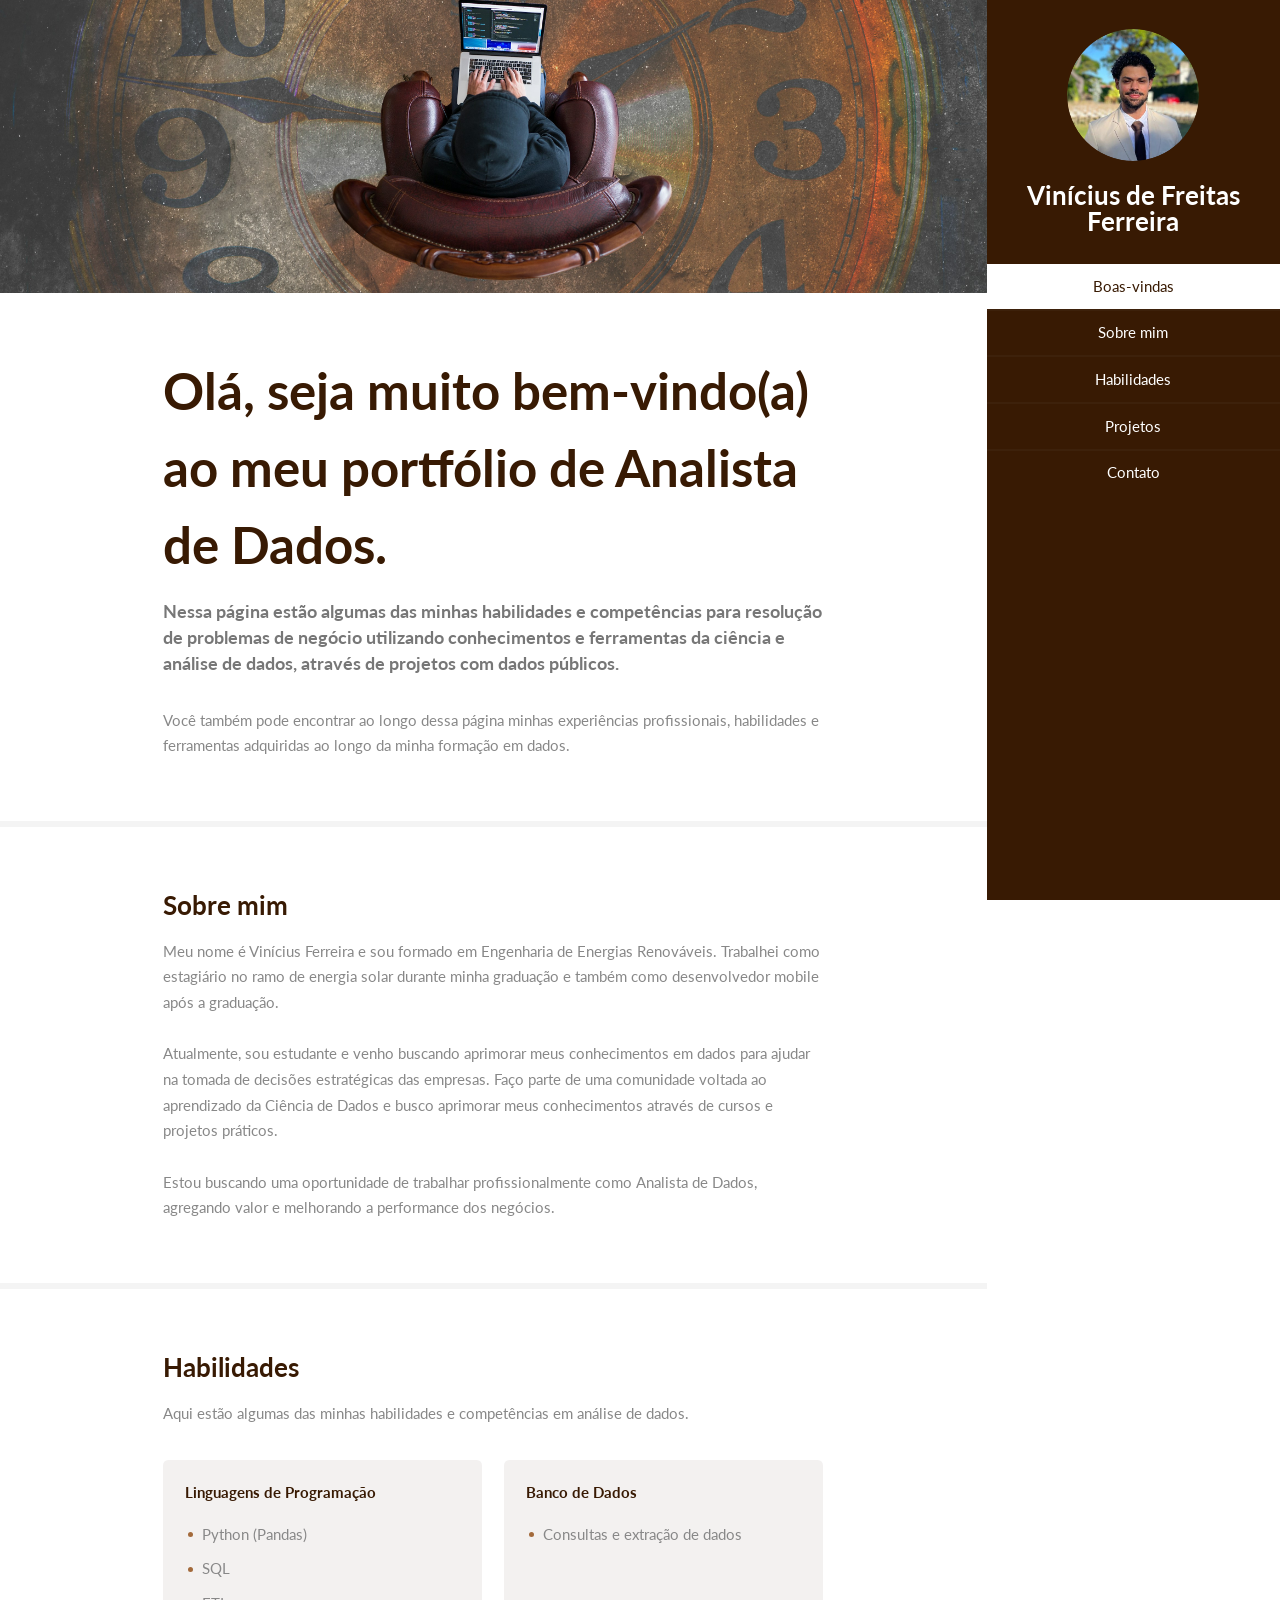
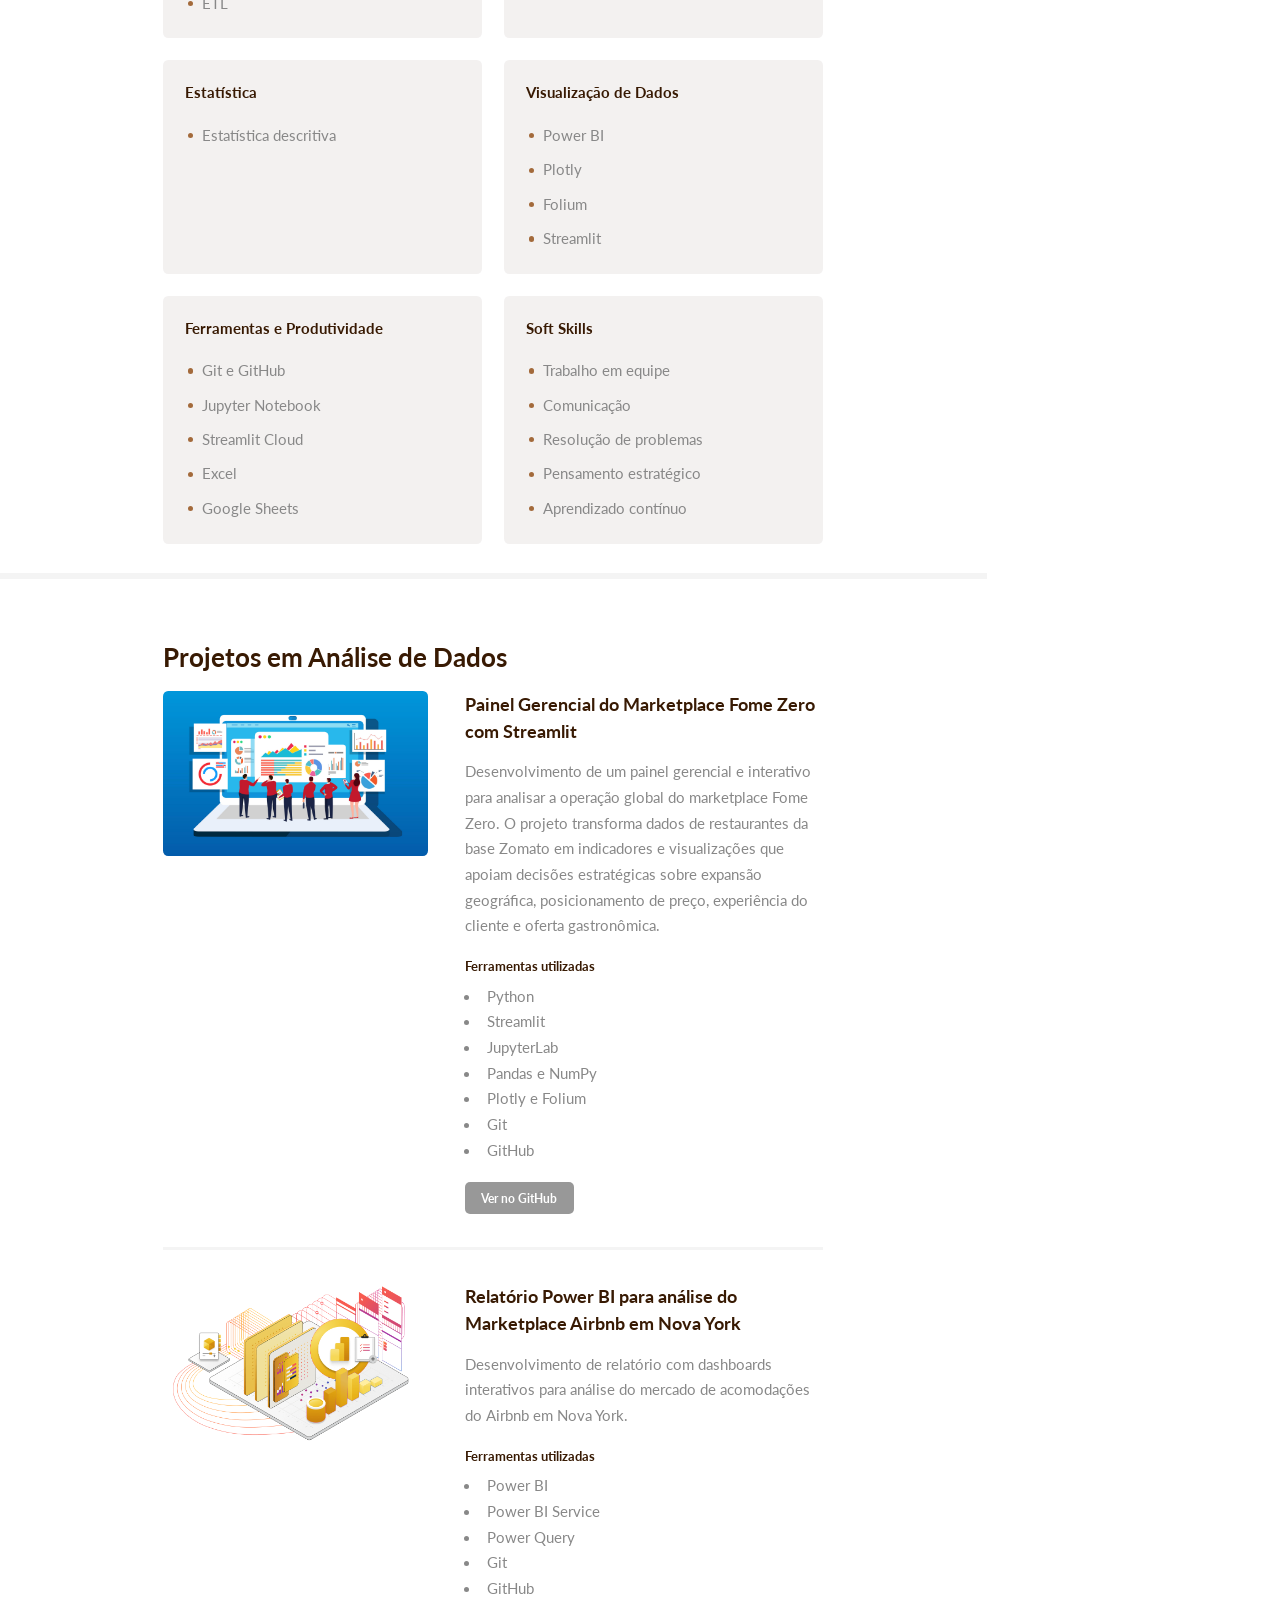
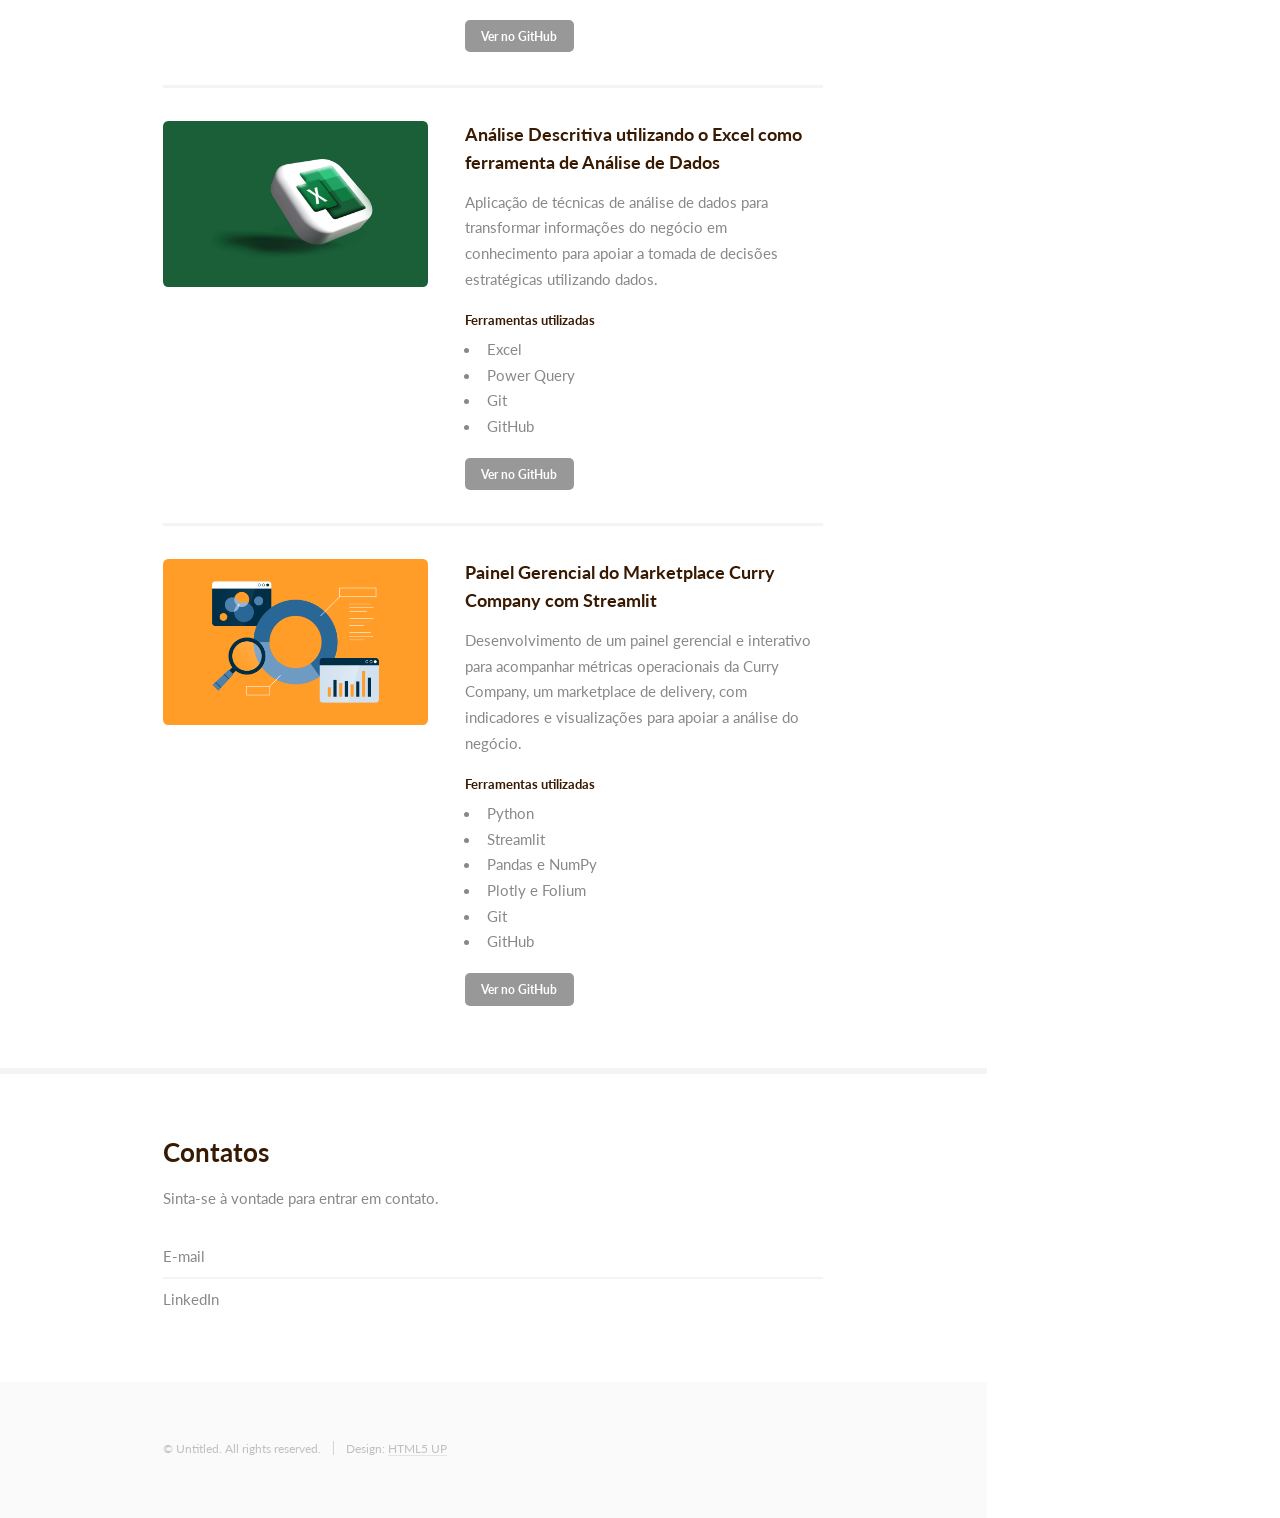
==== commit a24d52b3: "Update index.html" ====
--- a/index.html
+++ b/index.html
@@ -83,7 +83,7 @@
 									<div class="skill-cards">
 										<article class="skill-card">
 											<h4 class="icon solid fa-code">Linguagens de Programação</h4>
-											<ul><li>Python (Pandas)</li><li>SQL</li></ul>
+											<ul><li>Python (Pandas)</li><li>SQL</li><li>ETL</li></ul>
 										</article>
 										<article class="skill-card">
 											<h4 class="icon solid fa-cubes">Banco de Dados</h4>
@@ -91,19 +91,19 @@
 										</article>
 										<article class="skill-card">
 											<h4 class="icon solid fa-dice">Estatística</h4>
-											<ul><li>Estatística descritiva</li><li>Análise exploratória de dados</li></ul>
+											<ul><li>Estatística descritiva</li></ul>
 										</article>
 										<article class="skill-card">
 											<h4 class="icon solid fa-chart-bar">Visualização de Dados</h4>
-											<ul><li>Power BI</li><li>Plotly</li><li>Folium</li></ul>
+											<ul><li>Power BI</li><li>Plotly</li><li>Folium</li><li>Streamlit</li></ul>
 										</article>
 										<article class="skill-card">
 											<h4 class="icon solid fa-cogs">Ferramentas e Produtividade</h4>
-											<ul><li>Git e GitHub</li><li>Jupyter Notebook</li><li>Boas práticas de código</li><li>Excel</li><li>Google Sheets</li></ul>
+											<ul><li>Git e GitHub</li><li>Jupyter Notebook</li><li>Streamlit Cloud</li><li>Excel</li><li>Google Sheets</li></ul>
 										</article>
 										<article class="skill-card">
 											<h4 class="icon solid fa-lightbulb">Soft Skills</h4>
-											<ul><li>Trabalho em equipe</li><li>Comunicação</li><li>Resolução de problemas</li><li>Aprendizado contínuo</li></ul>
+											<ul><li>Trabalho em equipe</li><li>Comunicação</li><li>Resolução de problemas</li><li>Pensamento estratégico</li><li>Aprendizado contínuo</li></ul>
 										</article>
 									</div>
 								</div>
@@ -117,8 +117,8 @@
 										<article>
 											<a href="https://github.com/v7freitas/fome_zero_streamlit" class="image" target="_blank" rel="noopener noreferrer"><img src="images/Data-Driven.jpg" alt="Dashboard App Fome Zero" /></a>
 											<div class="inner">
-												<h4>App Fome Zero</h4>
-												<p>Dashboard interativo para analisar a operação global do marketplace Fome Zero. O projeto transforma dados de restaurantes da base Zomato em indicadores e visualizações que apoiam decisões estratégicas sobre expansão geográfica, posicionamento de preço, experiência do cliente e oferta gastronômica.</p>
+												<h4>Painel Gerencial do Marketplace Fome Zero com Streamlit</h4>
+												<p>Desenvolvimento de um painel gerencial e interativo para analisar a operação global do marketplace Fome Zero. O projeto transforma dados de restaurantes da base Zomato em indicadores e visualizações que apoiam decisões estratégicas sobre expansão geográfica, posicionamento de preço, experiência do cliente e oferta gastronômica.</p>
 												<h5>Ferramentas utilizadas</h5>
 												<ul>
 													<li>Python</li>
@@ -135,8 +135,8 @@
 										<article>
 											<a href="https://github.com/v7freitas/airbnb_pbix" class="image" target="_blank" rel="noopener noreferrer"><img src="images/power-bi-overview.png" alt="Dashboard do Airbnb no Power BI" /></a>
 											<div class="inner">
-												<h4>Dashboards com Power BI</h4>
-												<p>Construção de dashboards com dados públicos utilizando Power BI para análise de rede de acomodações do Airbnb em Nova York.</p>
+												<h4>Relatório Power BI para análise do Marketplace Airbnb em Nova York</h4>
+												<p>Desenvolvimento de relatório com dashboards interativos para análise do mercado de acomodações do Airbnb em Nova York.</p>
 												<h5>Ferramentas utilizadas</h5>
 												<ul>
 													<li>Power BI</li>
@@ -151,8 +151,8 @@
 										<article>
 											<a href="#" class="image"><img src="images/excel.jpg" alt="" /></a>
 											<div class="inner">
-												<h4>Análise de Dados com Excel</h4>
-												<p>Projeto de análise de dados utilizando Excel com tabelas dinâmicas, fórmulas avançadas e dashboards interativos para apoiar decisões de negócio a partir de dados públicos.
+												<h4>Análise Descritiva utilizando o Excel como ferramenta de Análise de Dados</h4>
+												<p>Aplicação de técnicas de análise de dados para transformar informações do negócio em conhecimento para apoiar a tomada de decisões estratégicas utilizando dados.
 												</p>
 												<h5>Ferramentas utilizadas</h5>
 												<ul>
@@ -169,8 +169,8 @@
 										<article>
 											<a href="https://github.com/v7freitas/curry_company" class="image" target="_blank" rel="noopener noreferrer"><img src="images/data-driven.png" alt="Dashboard Curry Company" /></a>
 											<div class="inner">
-												<h4>App Curry Company</h4>
-												<p>Dashboard interativo para acompanhar métricas operacionais da Curry Company, um marketplace de delivery, com indicadores e visualizações para apoiar a análise do negócio.</p>
+												<h4>Painel Gerencial do Marketplace Curry Company com Streamlit</h4>
+												<p>Desenvolvimento de um painel gerencial e interativo para acompanhar métricas operacionais da Curry Company, um marketplace de delivery, com indicadores e visualizações para apoiar a análise do negócio.</p>
 												<h5>Ferramentas utilizadas</h5>
 												<ul>
 													<li>Python</li>
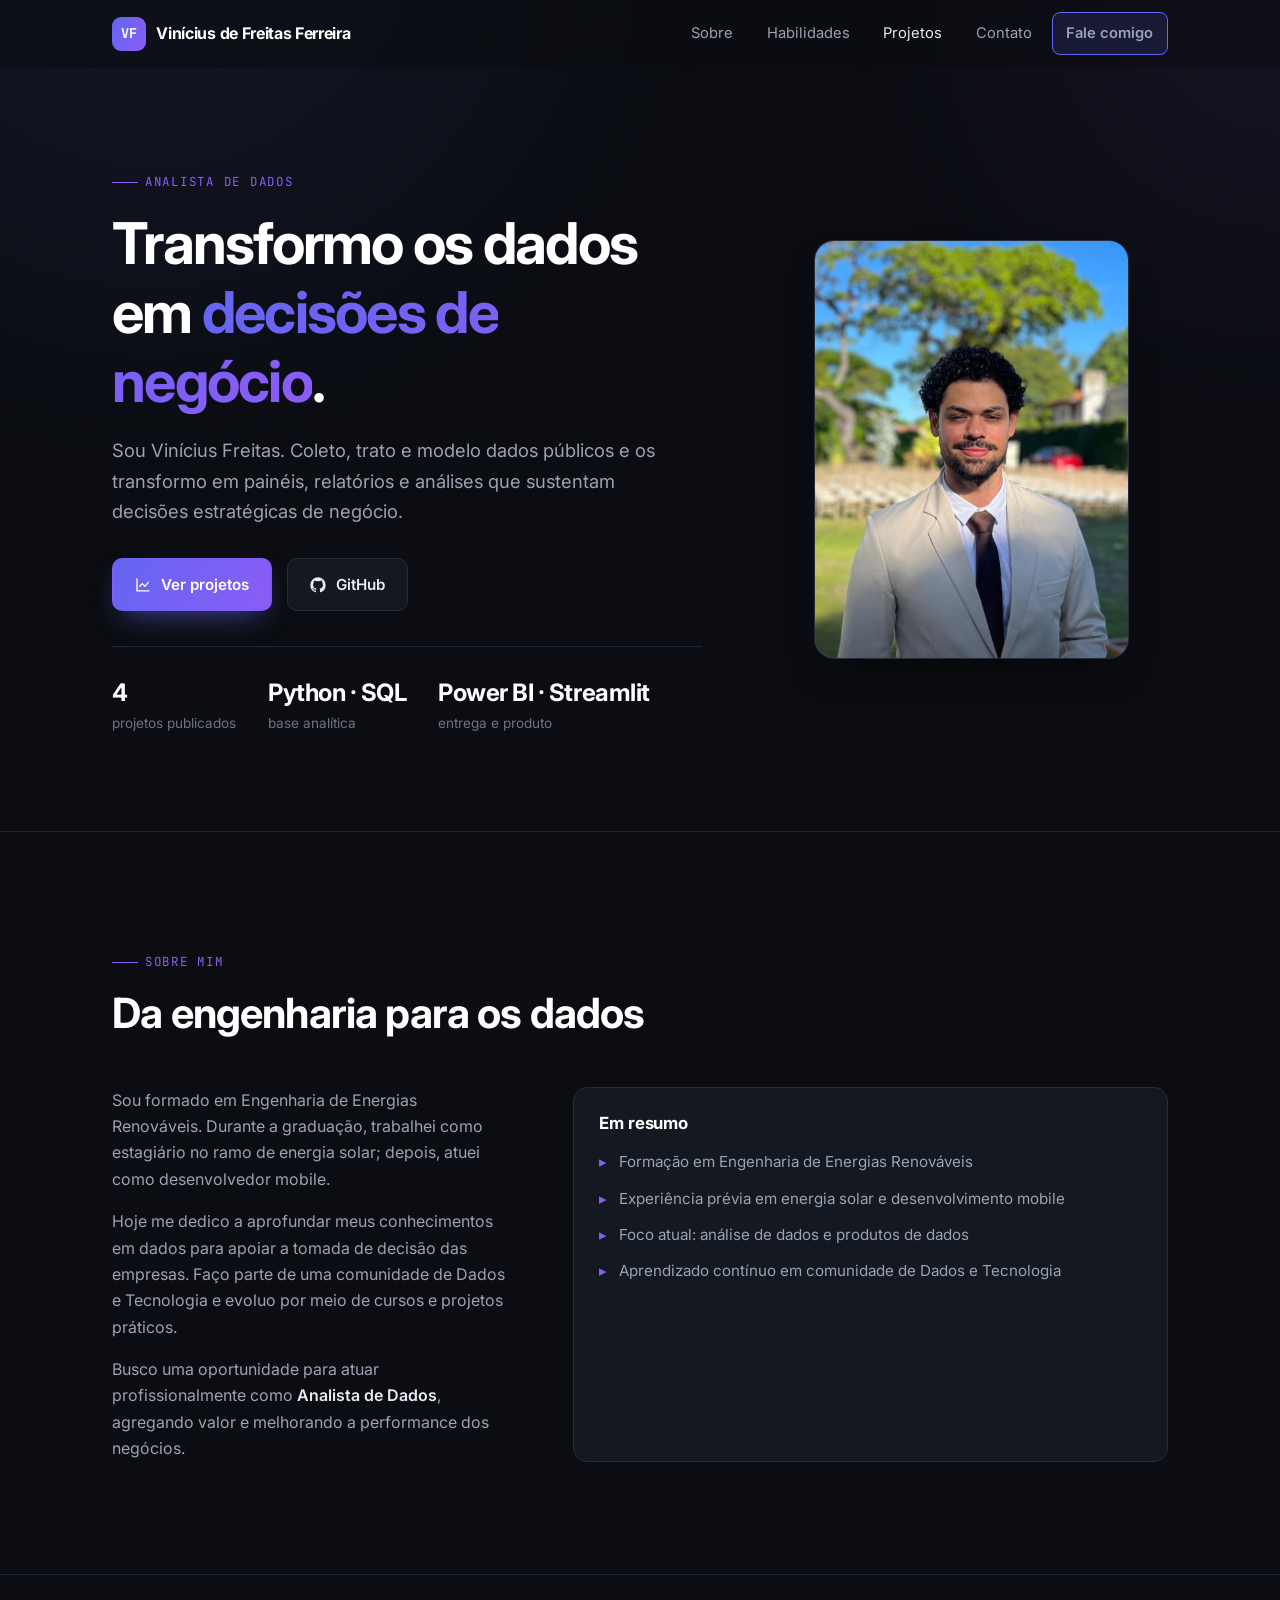
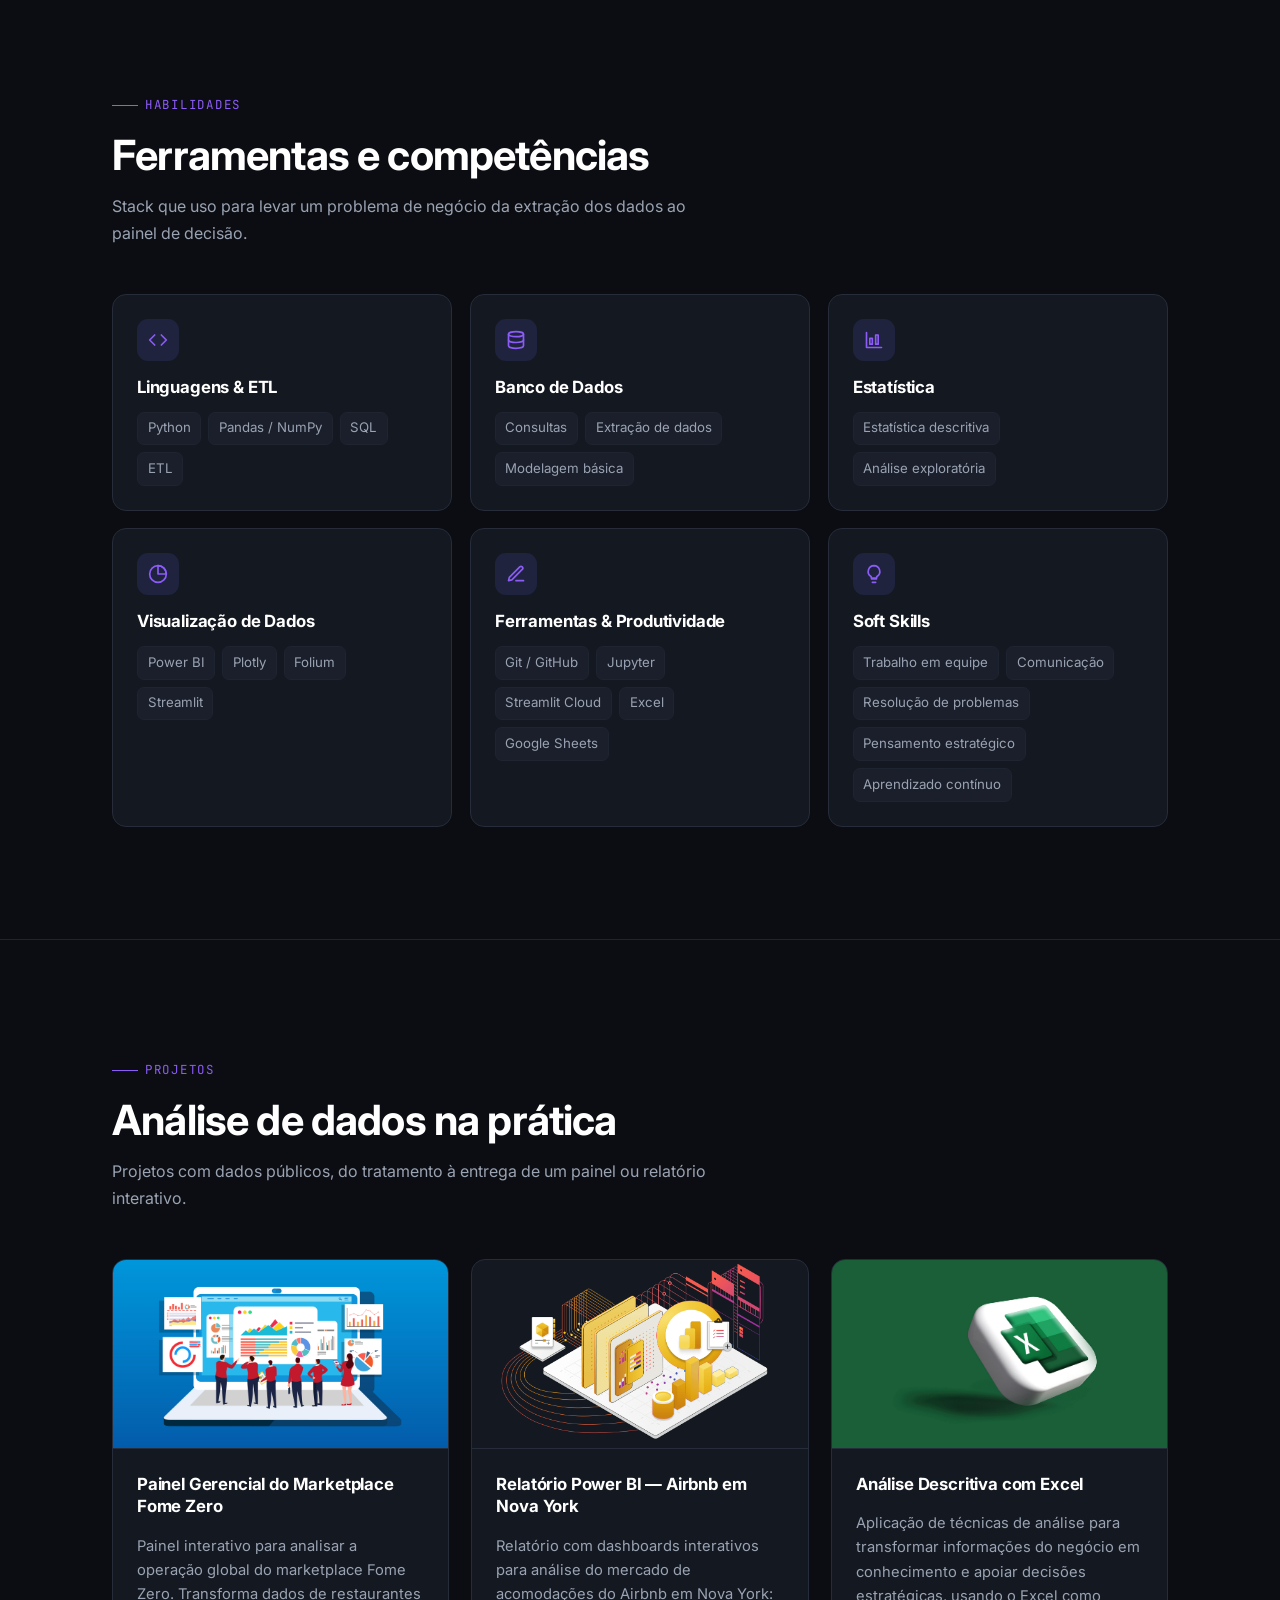
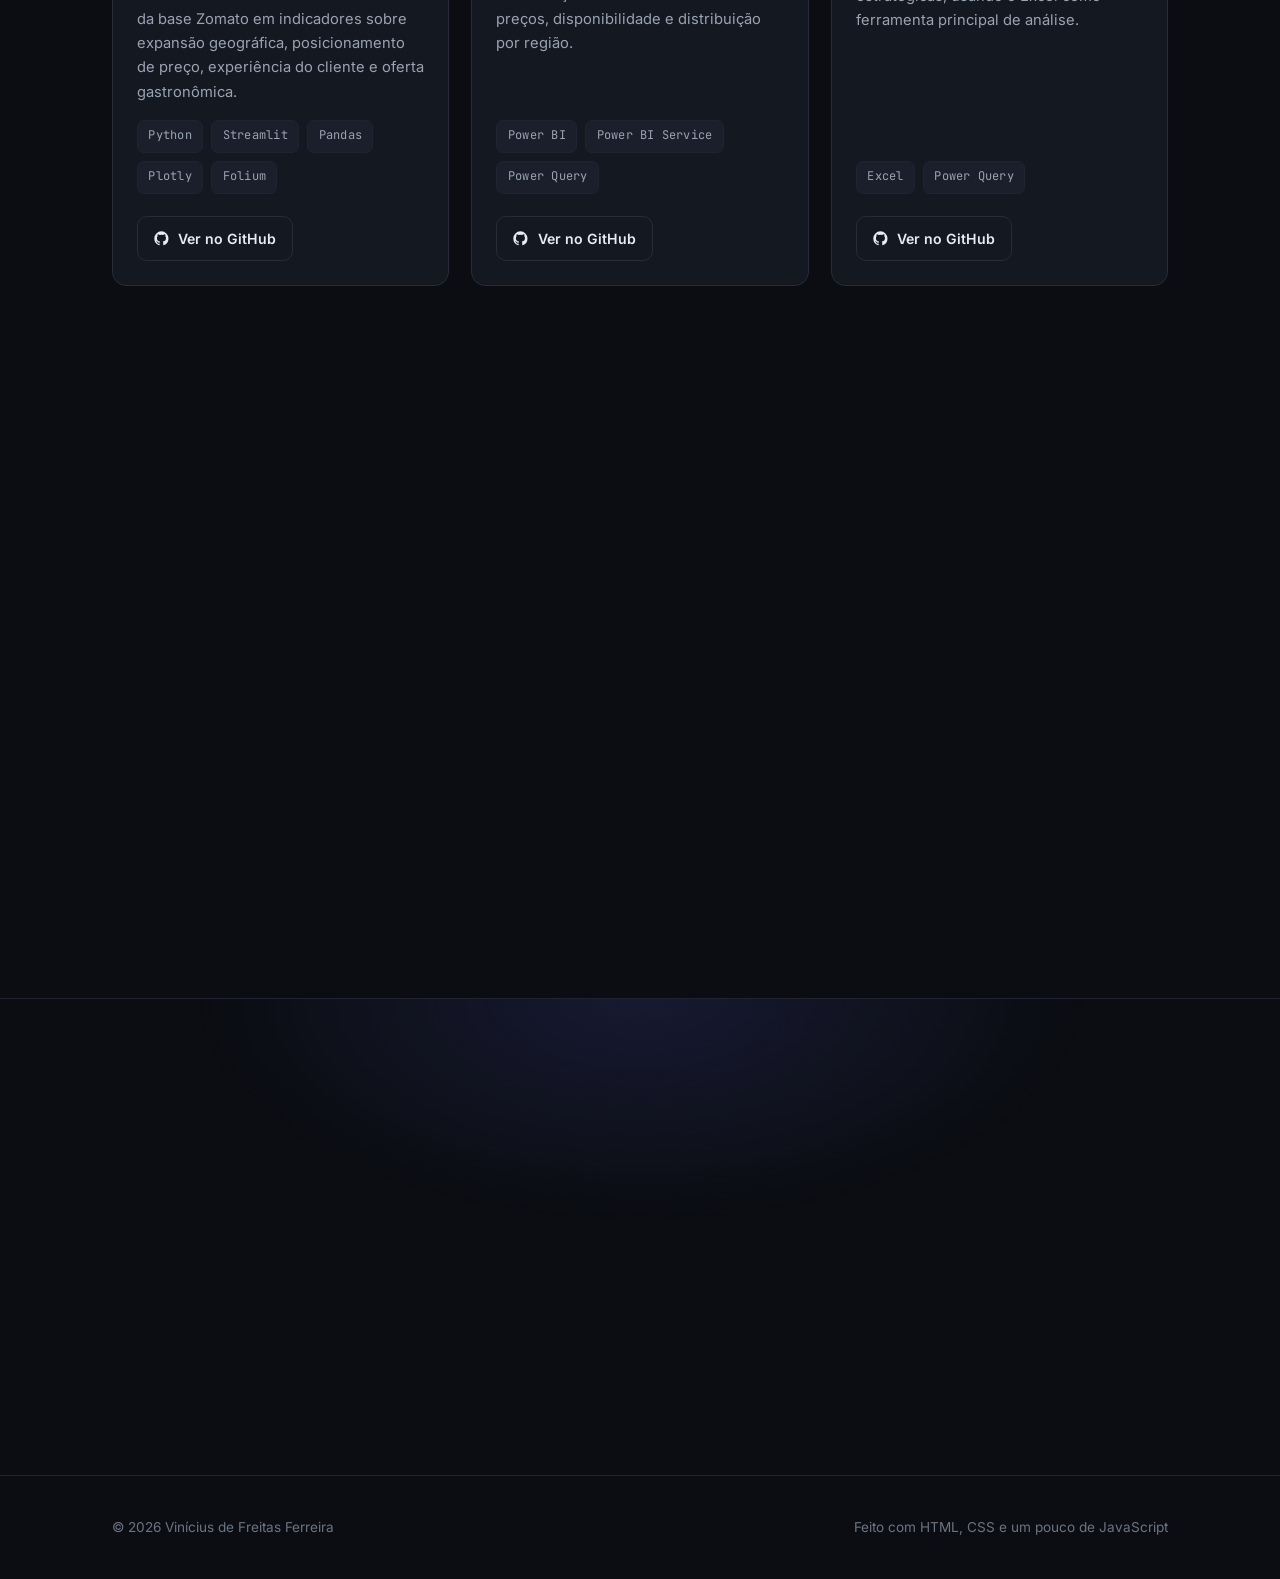
==== commit 23a7974c: "Reformula portfólio com tema escuro e layout single-page - Reconstrói index.html do zero: navbar fix" ====
--- a/index.html
+++ b/index.html
@@ -1,230 +1,304 @@
-<!DOCTYPE HTML>
-<!--
-	Read Only by HTML5 UP
-	html5up.net | @ajlkn
-	Free for personal and commercial use under the CCA 3.0 license (html5up.net/license)
--->
-<html>
-	<head>
-		<title>Portfólio - Vinícius de Freitas Ferreira</title>
-		<meta charset="utf-8" />
-		<meta name="viewport" content="width=device-width, initial-scale=1, user-scalable=no" />
-		<link rel="stylesheet" href="assets/css/main.css" />
-	</head>
-	<body class="is-preload">
-
-		<!-- Header -->
-			<section id="header">
-				<header>
-					<span class="image avatar"><img src="images/perfil6.jpeg" alt="profile_picture" /></span>
-					<h1 id="logo"><a href="#">Vinícius de Freitas Ferreira</a></h1>
-					
-				</header>
-				<nav id="nav">
-					<ul>
-						<li><a href="#one" class="active">Boas-vindas</a></li>
-						<li><a href="#two">Sobre mim</a></li>
-						<li><a href="#three">Habilidades</a></li>
-						<li><a href="#four">Projetos</a></li>
-						<li><a href="#five">Contato</a></li>
-					</ul>
-				</nav>
-				<footer>
-					<ul class="icons">
-						<!-- Substitua o e-mail e a URL pelos seus dados. -->
-						<li><a href="mailto:vff2804@gmail.com" class="icon solid fa-envelope"><span class="label">E-mail</span></a></li>
-						<li><a href="https://www.linkedin.com/in/seu-perfil/" class="icon brands fa-linkedin" target="_blank" rel="noopener noreferrer"><span class="label">LinkedIn</span></a></li>
-					</ul>
-				</footer>
-			</section>
-
-		<!-- Wrapper -->
-			<div id="wrapper">
-
-				<!-- Main -->
-					<div id="main">
-
-						<!-- One -->
-							<section id="one">
-								<div class="image main" data-position="center">
-									<img src="images/background.jpeg" alt="" />
-								</div>
-								<div class="container">
-									<header class="major">
-										<h2>Olá, seja muito bem-vindo(a) ao meu portfólio de Analista de Dados.</h2>
-										<p>Nessa página estão algumas das minhas habilidades e competências para resolução de problemas de negócio utilizando conhecimentos e ferramentas da ciência e análise de dados, através de projetos com dados públicos.</p>
-									</header>
-									<p>Você também pode encontrar ao longo dessa página minhas experiências profissionais, habilidades e ferramentas adquiridas ao longo da minha formação em dados.</p>
-								</div>
-							</section>
-						
-						<!-- Two -->	
-							<section id="two">	
-								<div class="container">
-									<h3>Sobre mim</h3>
-									<p>Meu nome é Vinícius Ferreira e sou formado em Engenharia de Energias Renováveis. Trabalhei como estagiário  no ramo de energia solar durante minha graduação e também como desenvolvedor mobile após a graduação.<br/>
-
-									<br/>
-									Atualmente, sou estudante e venho buscando aprimorar meus conhecimentos em dados para ajudar na tomada de decisões estratégicas das empresas.
-
-									Faço parte de uma comunidade voltada ao aprendizado da Ciência de Dados e busco aprimorar meus conhecimentos através de cursos e projetos práticos.<br/>
-
-									<br/>
-									Estou buscando uma oportunidade de trabalhar profissionalmente como Analista de Dados, agregando valor e melhorando a performance dos negócios.</p>
-									
-								</div>
-							</section>
-
-						<!-- Three -->
-							<section id="three">	
-								<div class="container">
-									<h3>Habilidades</h3>
-									<p>Aqui estão algumas das minhas habilidades e competências em análise de dados.</p>
-									<div class="skill-cards">
-										<article class="skill-card">
-											<h4 class="icon solid fa-code">Linguagens de Programação</h4>
-											<ul><li>Python (Pandas)</li><li>SQL</li><li>ETL</li></ul>
-										</article>
-										<article class="skill-card">
-											<h4 class="icon solid fa-cubes">Banco de Dados</h4>
-											<ul><li>Consultas e extração de dados</li></ul>
-										</article>
-										<article class="skill-card">
-											<h4 class="icon solid fa-dice">Estatística</h4>
-											<ul><li>Estatística descritiva</li></ul>
-										</article>
-										<article class="skill-card">
-											<h4 class="icon solid fa-chart-bar">Visualização de Dados</h4>
-											<ul><li>Power BI</li><li>Plotly</li><li>Folium</li><li>Streamlit</li></ul>
-										</article>
-										<article class="skill-card">
-											<h4 class="icon solid fa-cogs">Ferramentas e Produtividade</h4>
-											<ul><li>Git e GitHub</li><li>Jupyter Notebook</li><li>Streamlit Cloud</li><li>Excel</li><li>Google Sheets</li></ul>
-										</article>
-										<article class="skill-card">
-											<h4 class="icon solid fa-lightbulb">Soft Skills</h4>
-											<ul><li>Trabalho em equipe</li><li>Comunicação</li><li>Resolução de problemas</li><li>Pensamento estratégico</li><li>Aprendizado contínuo</li></ul>
-										</article>
-									</div>
-								</div>
-							</section>
-
-						<!-- Four -->
-							<section id="four">
-								<div class="container">
-									<h3>Projetos em Análise de Dados</h3>
-									<div class="features">
-										<article>
-											<a href="https://github.com/v7freitas/fome_zero_streamlit" class="image" target="_blank" rel="noopener noreferrer"><img src="images/Data-Driven.jpg" alt="Dashboard App Fome Zero" /></a>
-											<div class="inner">
-												<h4>Painel Gerencial do Marketplace Fome Zero com Streamlit</h4>
-												<p>Desenvolvimento de um painel gerencial e interativo para analisar a operação global do marketplace Fome Zero. O projeto transforma dados de restaurantes da base Zomato em indicadores e visualizações que apoiam decisões estratégicas sobre expansão geográfica, posicionamento de preço, experiência do cliente e oferta gastronômica.</p>
-												<h5>Ferramentas utilizadas</h5>
-												<ul>
-													<li>Python</li>
-													<li>Streamlit</li>
-													<li>JupyterLab</li>
-													<li>Pandas e NumPy</li>
-													<li>Plotly e Folium</li>
-													<li>Git</li>
-													<li>GitHub</li>
-												</ul>
-												<a href="https://github.com/v7freitas/fome_zero_streamlit" class="button small icon brands fa-github" target="_blank" rel="noopener noreferrer">Ver no GitHub</a>
-											</div>
-										</article>
-										<article>
-											<a href="https://github.com/v7freitas/airbnb_pbix" class="image" target="_blank" rel="noopener noreferrer"><img src="images/power-bi-overview.png" alt="Dashboard do Airbnb no Power BI" /></a>
-											<div class="inner">
-												<h4>Relatório Power BI para análise do Marketplace Airbnb em Nova York</h4>
-												<p>Desenvolvimento de relatório com dashboards interativos para análise do mercado de acomodações do Airbnb em Nova York.</p>
-												<h5>Ferramentas utilizadas</h5>
-												<ul>
-													<li>Power BI</li>
-													<li>Power BI Service</li>
-													<li>Power Query</li>
-													<li>Git</li>
-													<li>GitHub</li>
-												</ul>
-												<a href="https://github.com/v7freitas/airbnb_pbix" class="button small icon brands fa-github" target="_blank" rel="noopener noreferrer">Ver no GitHub</a>
-											</div>
-										</article>
-										<article>
-											<a href="#" class="image"><img src="images/excel.jpg" alt="" /></a>
-											<div class="inner">
-												<h4>Análise Descritiva utilizando o Excel como ferramenta de Análise de Dados</h4>
-												<p>Aplicação de técnicas de análise de dados para transformar informações do negócio em conhecimento para apoiar a tomada de decisões estratégicas utilizando dados.
-												</p>
-												<h5>Ferramentas utilizadas</h5>
-												<ul>
-													<li>Excel</li>
-													<li>Power Query</li>
-													<li>Git</li>
-													<li>GitHub</li>
-												</ul>
-												<!-- Substitua # pelo link do repositório no GitHub. -->
-												<a href="https://github.com/v7freitas/SuperStore.xlsx" class="button small icon brands fa-github">Ver no GitHub</a>
-											</div>
-										</article>
-										
-										<article>
-											<a href="https://github.com/v7freitas/curry_company" class="image" target="_blank" rel="noopener noreferrer"><img src="images/data-driven.png" alt="Dashboard Curry Company" /></a>
-											<div class="inner">
-												<h4>Painel Gerencial do Marketplace Curry Company com Streamlit</h4>
-												<p>Desenvolvimento de um painel gerencial e interativo para acompanhar métricas operacionais da Curry Company, um marketplace de delivery, com indicadores e visualizações para apoiar a análise do negócio.</p>
-												<h5>Ferramentas utilizadas</h5>
-												<ul>
-													<li>Python</li>
-													<li>Streamlit</li>
-													<li>Pandas e NumPy</li>
-													<li>Plotly e Folium</li>
-													<li>Git</li>
-													<li>GitHub</li>
-												</ul>
-												<a href="https://github.com/v7freitas/curry_company" class="button small icon brands fa-github" target="_blank" rel="noopener noreferrer">Ver no GitHub</a>
-											</div>
-										</article>
-									</div>
-								</div>
-							</section>
-
-						<!-- Five -->
-							<section id="five">
-								<div class="container">
-									<h3>Contatos</h3>
-									<p>Sinta-se à vontade para entrar em contato.</p>
-									<ul class="alt">
-										<!-- Substitua o e-mail e a URL pelos seus dados. -->
-										<li><a href="mailto:vff2804@gmail.com" class="icon solid fa-envelope">E-mail</a></li>
-										<li><a href="https://www.linkedin.com/in/viniciusfreitasf
-
-" class="icon brands fa-linkedin" target="_blank" rel="noopener noreferrer">LinkedIn</a></li>
-									</ul>
-								</div>
-							</section>
-
-						
-
-					</div>
-
-				<!-- Footer -->
-					<section id="footer">
-						<div class="container">
-							<ul class="copyright">
-								<li>&copy; Untitled. All rights reserved.</li><li>Design: <a href="http://html5up.net">HTML5 UP</a></li>
-							</ul>
-						</div>
-					</section>
-
-			</div>
-
-		<!-- Scripts -->
-			<script src="assets/js/jquery.min.js"></script>
-			<script src="assets/js/jquery.scrollex.min.js"></script>
-			<script src="assets/js/jquery.scrolly.min.js"></script>
-			<script src="assets/js/browser.min.js"></script>
-			<script src="assets/js/breakpoints.min.js"></script>
-			<script src="assets/js/util.js"></script>
-			<script src="assets/js/main.js"></script>
-
-	</body>
-</html>
+<!DOCTYPE html>
+<html lang="pt-BR">
+<head>
+	<meta charset="utf-8" />
+	<meta name="viewport" content="width=device-width, initial-scale=1" />
+	<title>Vinícius de Freitas Ferreira — Analista de Dados</title>
+	<meta name="description" content="Portfólio de Vinícius de Freitas Ferreira: projetos de análise de dados, dashboards e relatórios com Python, SQL, Power BI e Streamlit." />
+	<meta name="color-scheme" content="dark" />
+
+	<meta property="og:title" content="Vinícius de Freitas Ferreira — Analista de Dados" />
+	<meta property="og:description" content="Projetos de análise de dados, dashboards e relatórios com Python, SQL, Power BI e Streamlit." />
+	<meta property="og:type" content="website" />
+
+	<link rel="preconnect" href="https://fonts.googleapis.com" />
+	<link rel="preconnect" href="https://fonts.gstatic.com" crossorigin />
+	<link href="https://fonts.googleapis.com/css2?family=Inter:wght@400;500;600;700&family=JetBrains+Mono:wght@400;500&display=swap" rel="stylesheet" />
+	<link rel="stylesheet" href="assets/css/style.css" />
+</head>
+<body>
+
+	<!-- ===================== NAV ===================== -->
+	<header class="nav" id="nav">
+		<div class="container">
+			<a href="#top" class="brand">
+				<span class="mark">VF</span>
+				<span class="full">Vinícius de Freitas Ferreira</span>
+			</a>
+
+			<button class="nav-toggle" id="navToggle" aria-label="Abrir menu" aria-expanded="false" aria-controls="navLinks">
+				<span></span>
+			</button>
+
+			<nav class="nav-links" id="navLinks">
+				<a href="#sobre">Sobre</a>
+				<a href="#habilidades">Habilidades</a>
+				<a href="#projetos">Projetos</a>
+				<a href="#contato">Contato</a>
+				<a href="#contato" class="nav-cta">Fale comigo</a>
+			</nav>
+		</div>
+	</header>
+
+	<main id="top">
+
+		<!-- ===================== HERO ===================== -->
+		<section class="hero">
+			<div class="container hero-grid">
+				<div>
+					<span class="eyebrow">Analista de Dados</span>
+					<h1>Transformo os dados em <span class="grad-text">decisões de negócio</span>.</h1>
+					<p class="lead">
+						Sou Vinícius Freitas. Coleto, trato e modelo dados públicos e os transformo em
+						painéis, relatórios e análises que sustentam decisões estratégicas de negócio.
+					</p>
+					<div class="hero-actions">
+						<a href="#projetos" class="btn btn-primary">
+							<svg viewBox="0 0 24 24" fill="none" stroke="currentColor" stroke-width="2" stroke-linecap="round" stroke-linejoin="round"><path d="M3 3v18h18"/><path d="m7 14 4-4 4 4 5-6"/></svg>
+							Ver projetos
+						</a>
+						<a href="https://github.com/v7freitas" class="btn btn-ghost" target="_blank" rel="noopener noreferrer">
+							<svg viewBox="0 0 24 24" fill="currentColor"><path d="M12 .5A11.5 11.5 0 0 0 .5 12a11.5 11.5 0 0 0 7.86 10.94c.58.1.79-.25.79-.56v-2c-3.2.7-3.88-1.37-3.88-1.37-.53-1.34-1.3-1.7-1.3-1.7-1.06-.72.08-.71.08-.71 1.17.08 1.78 1.2 1.78 1.2 1.04 1.79 2.73 1.27 3.4.97.1-.76.4-1.27.73-1.56-2.55-.29-5.24-1.28-5.24-5.7 0-1.26.45-2.29 1.19-3.1-.12-.3-.52-1.48.11-3.08 0 0 .97-.31 3.18 1.18a11 11 0 0 1 5.8 0c2.2-1.5 3.17-1.18 3.17-1.18.63 1.6.24 2.78.12 3.08.74.81 1.18 1.84 1.18 3.1 0 4.43-2.69 5.4-5.25 5.69.41.35.78 1.05.78 2.12v3.14c0 .31.2.67.8.56A11.5 11.5 0 0 0 23.5 12 11.5 11.5 0 0 0 12 .5Z"/></svg>
+							GitHub
+						</a>
+					</div>
+					<div class="hero-stats">
+						<div><b>4</b><span>projetos publicados</span></div>
+						<div><b>Python · SQL</b><span>base analítica</span></div>
+						<div><b>Power BI · Streamlit</b><span>entrega e produto</span></div>
+					</div>
+				</div>
+
+				<div class="hero-photo">
+					<img src="images/perfil6.jpeg" alt="Retrato de Vinícius de Freitas Ferreira" />
+				</div>
+			</div>
+		</section>
+
+		<!-- ===================== SOBRE ===================== -->
+		<section class="block" id="sobre">
+			<div class="container">
+				<div class="section-head">
+					<span class="eyebrow">Sobre mim</span>
+					<h2>Da engenharia para os dados</h2>
+				</div>
+				<div class="about-grid">
+					<div class="lead-col">
+						<p>
+							Sou formado em Engenharia de Energias Renováveis. Durante a graduação,
+							trabalhei como estagiário no ramo de energia solar; depois, atuei como
+							desenvolvedor mobile.
+						</p>
+						<p>
+							Hoje me dedico a aprofundar meus conhecimentos em dados para apoiar a
+							tomada de decisão das empresas. Faço parte de uma comunidade de Dados
+							e Tecnologia e evoluo por meio de cursos e projetos práticos.
+						</p>
+						<p>
+							Busco uma oportunidade para atuar profissionalmente como <strong>Analista
+							de Dados</strong>, agregando valor e melhorando a performance dos negócios.
+						</p>
+					</div>
+					<aside class="about-card">
+						<h4>Em resumo</h4>
+						<ul>
+							<li>Formação em Engenharia de Energias Renováveis</li>
+							<li>Experiência prévia em energia solar e desenvolvimento mobile</li>
+							<li>Foco atual: análise de dados e produtos de dados</li>
+							<li>Aprendizado contínuo em comunidade de Dados e Tecnologia</li>
+						</ul>
+					</aside>
+				</div>
+			</div>
+		</section>
+
+		<!-- ===================== HABILIDADES ===================== -->
+		<section class="block" id="habilidades">
+			<div class="container">
+				<div class="section-head">
+					<span class="eyebrow">Habilidades</span>
+					<h2>Ferramentas e competências</h2>
+					<p>Stack que uso para levar um problema de negócio da extração dos dados ao painel de decisão.</p>
+				</div>
+
+				<div class="skill-grid">
+					<article class="skill-card">
+						<div class="ico"><svg viewBox="0 0 24 24" fill="none" stroke="currentColor" stroke-width="2" stroke-linecap="round" stroke-linejoin="round"><path d="m16 18 6-6-6-6"/><path d="m8 6-6 6 6 6"/></svg></div>
+						<h4>Linguagens &amp; ETL</h4>
+						<ul><li>Python</li><li>Pandas / NumPy</li><li>SQL</li><li>ETL</li></ul>
+					</article>
+					<article class="skill-card">
+						<div class="ico"><svg viewBox="0 0 24 24" fill="none" stroke="currentColor" stroke-width="2" stroke-linecap="round" stroke-linejoin="round"><ellipse cx="12" cy="5" rx="9" ry="3"/><path d="M3 5v14a9 3 0 0 0 18 0V5"/><path d="M3 12a9 3 0 0 0 18 0"/></svg></div>
+						<h4>Banco de Dados</h4>
+						<ul><li>Consultas</li><li>Extração de dados</li><li>Modelagem básica</li></ul>
+					</article>
+					<article class="skill-card">
+						<div class="ico"><svg viewBox="0 0 24 24" fill="none" stroke="currentColor" stroke-width="2" stroke-linecap="round" stroke-linejoin="round"><path d="M3 3v18h18"/><rect x="7" y="10" width="3" height="7"/><rect x="14" y="6" width="3" height="11"/></svg></div>
+						<h4>Estatística</h4>
+						<ul><li>Estatística descritiva</li><li>Análise exploratória</li></ul>
+					</article>
+					<article class="skill-card">
+						<div class="ico"><svg viewBox="0 0 24 24" fill="none" stroke="currentColor" stroke-width="2" stroke-linecap="round" stroke-linejoin="round"><circle cx="12" cy="12" r="10"/><path d="M12 2a10 10 0 0 1 10 10H12Z"/></svg></div>
+						<h4>Visualização de Dados</h4>
+						<ul><li>Power BI</li><li>Plotly</li><li>Folium</li><li>Streamlit</li></ul>
+					</article>
+					<article class="skill-card">
+						<div class="ico"><svg viewBox="0 0 24 24" fill="none" stroke="currentColor" stroke-width="2" stroke-linecap="round" stroke-linejoin="round"><path d="M12 20h9"/><path d="M16.5 3.5a2.1 2.1 0 0 1 3 3L7 19l-4 1 1-4Z"/></svg></div>
+						<h4>Ferramentas &amp; Produtividade</h4>
+						<ul><li>Git / GitHub</li><li>Jupyter</li><li>Streamlit Cloud</li><li>Excel</li><li>Google Sheets</li></ul>
+					</article>
+					<article class="skill-card">
+						<div class="ico"><svg viewBox="0 0 24 24" fill="none" stroke="currentColor" stroke-width="2" stroke-linecap="round" stroke-linejoin="round"><path d="M9 18h6"/><path d="M10 22h4"/><path d="M12 2a7 7 0 0 0-4 12.7c.6.5 1 1.3 1 2.3h6c0-1 .4-1.8 1-2.3A7 7 0 0 0 12 2Z"/></svg></div>
+						<h4>Soft Skills</h4>
+						<ul><li>Trabalho em equipe</li><li>Comunicação</li><li>Resolução de problemas</li><li>Pensamento estratégico</li><li>Aprendizado contínuo</li></ul>
+					</article>
+				</div>
+			</div>
+		</section>
+
+		<!-- ===================== PROJETOS ===================== -->
+		<section class="block" id="projetos">
+			<div class="container">
+				<div class="section-head">
+					<span class="eyebrow">Projetos</span>
+					<h2>Análise de dados na prática</h2>
+					<p>Projetos com dados públicos, do tratamento à entrega de um painel ou relatório interativo.</p>
+				</div>
+
+				<div class="project-grid">
+
+					<article class="project-card">
+						<a class="thumb" href="https://github.com/v7freitas/fome_zero_streamlit" target="_blank" rel="noopener noreferrer">
+							<img src="images/Data-Driven.jpg" alt="Painel do marketplace Fome Zero" />
+						</a>
+						<div class="body">
+							<h4>Painel Gerencial do Marketplace Fome Zero</h4>
+							<p>
+								Painel interativo para analisar a operação global do marketplace Fome Zero.
+								Transforma dados de restaurantes da base Zomato em indicadores sobre expansão
+								geográfica, posicionamento de preço, experiência do cliente e oferta gastronômica.
+							</p>
+							<div class="tags">
+								<span class="tag">Python</span><span class="tag">Streamlit</span>
+								<span class="tag">Pandas</span><span class="tag">Plotly</span><span class="tag">Folium</span>
+							</div>
+							<div class="card-foot">
+								<a class="btn btn-ghost btn-sm" href="https://github.com/v7freitas/fome_zero_streamlit" target="_blank" rel="noopener noreferrer">
+									<svg viewBox="0 0 24 24" fill="currentColor"><path d="M12 .5A11.5 11.5 0 0 0 .5 12a11.5 11.5 0 0 0 7.86 10.94c.58.1.79-.25.79-.56v-2c-3.2.7-3.88-1.37-3.88-1.37-.53-1.34-1.3-1.7-1.3-1.7-1.06-.72.08-.71.08-.71 1.17.08 1.78 1.2 1.78 1.2 1.04 1.79 2.73 1.27 3.4.97.1-.76.4-1.27.73-1.56-2.55-.29-5.24-1.28-5.24-5.7 0-1.26.45-2.29 1.19-3.1-.12-.3-.52-1.48.11-3.08 0 0 .97-.31 3.18 1.18a11 11 0 0 1 5.8 0c2.2-1.5 3.17-1.18 3.17-1.18.63 1.6.24 2.78.12 3.08.74.81 1.18 1.84 1.18 3.1 0 4.43-2.69 5.4-5.25 5.69.41.35.78 1.05.78 2.12v3.14c0 .31.2.67.8.56A11.5 11.5 0 0 0 23.5 12 11.5 11.5 0 0 0 12 .5Z"/></svg>
+									Ver no GitHub
+								</a>
+							</div>
+						</div>
+					</article>
+
+					<article class="project-card">
+						<a class="thumb" href="https://github.com/v7freitas/airbnb_pbix" target="_blank" rel="noopener noreferrer">
+							<img src="images/power-bi-overview.png" alt="Dashboard do Airbnb no Power BI" />
+						</a>
+						<div class="body">
+							<h4>Relatório Power BI — Airbnb em Nova York</h4>
+							<p>
+								Relatório com dashboards interativos para análise do mercado de acomodações
+								do Airbnb em Nova York: preços, disponibilidade e distribuição por região.
+							</p>
+							<div class="tags">
+								<span class="tag">Power BI</span><span class="tag">Power BI Service</span>
+								<span class="tag">Power Query</span>
+							</div>
+							<div class="card-foot">
+								<a class="btn btn-ghost btn-sm" href="https://github.com/v7freitas/airbnb_pbix" target="_blank" rel="noopener noreferrer">
+									<svg viewBox="0 0 24 24" fill="currentColor"><path d="M12 .5A11.5 11.5 0 0 0 .5 12a11.5 11.5 0 0 0 7.86 10.94c.58.1.79-.25.79-.56v-2c-3.2.7-3.88-1.37-3.88-1.37-.53-1.34-1.3-1.7-1.3-1.7-1.06-.72.08-.71.08-.71 1.17.08 1.78 1.2 1.78 1.2 1.04 1.79 2.73 1.27 3.4.97.1-.76.4-1.27.73-1.56-2.55-.29-5.24-1.28-5.24-5.7 0-1.26.45-2.29 1.19-3.1-.12-.3-.52-1.48.11-3.08 0 0 .97-.31 3.18 1.18a11 11 0 0 1 5.8 0c2.2-1.5 3.17-1.18 3.17-1.18.63 1.6.24 2.78.12 3.08.74.81 1.18 1.84 1.18 3.1 0 4.43-2.69 5.4-5.25 5.69.41.35.78 1.05.78 2.12v3.14c0 .31.2.67.8.56A11.5 11.5 0 0 0 23.5 12 11.5 11.5 0 0 0 12 .5Z"/></svg>
+									Ver no GitHub
+								</a>
+							</div>
+						</div>
+					</article>
+
+					<article class="project-card">
+						<a class="thumb" href="https://github.com/v7freitas/SuperStore.xlsx" target="_blank" rel="noopener noreferrer">
+							<img src="images/excel.jpg" alt="Análise descritiva no Excel" />
+						</a>
+						<div class="body">
+							<h4>Análise Descritiva com Excel</h4>
+							<p>
+								Aplicação de técnicas de análise para transformar informações do negócio em
+								conhecimento e apoiar decisões estratégicas, usando o Excel como ferramenta
+								principal de análise.
+							</p>
+							<div class="tags">
+								<span class="tag">Excel</span><span class="tag">Power Query</span>
+							</div>
+							<div class="card-foot">
+								<a class="btn btn-ghost btn-sm" href="https://github.com/v7freitas/SuperStore.xlsx" target="_blank" rel="noopener noreferrer">
+									<svg viewBox="0 0 24 24" fill="currentColor"><path d="M12 .5A11.5 11.5 0 0 0 .5 12a11.5 11.5 0 0 0 7.86 10.94c.58.1.79-.25.79-.56v-2c-3.2.7-3.88-1.37-3.88-1.37-.53-1.34-1.3-1.7-1.3-1.7-1.06-.72.08-.71.08-.71 1.17.08 1.78 1.2 1.78 1.2 1.04 1.79 2.73 1.27 3.4.97.1-.76.4-1.27.73-1.56-2.55-.29-5.24-1.28-5.24-5.7 0-1.26.45-2.29 1.19-3.1-.12-.3-.52-1.48.11-3.08 0 0 .97-.31 3.18 1.18a11 11 0 0 1 5.8 0c2.2-1.5 3.17-1.18 3.17-1.18.63 1.6.24 2.78.12 3.08.74.81 1.18 1.84 1.18 3.1 0 4.43-2.69 5.4-5.25 5.69.41.35.78 1.05.78 2.12v3.14c0 .31.2.67.8.56A11.5 11.5 0 0 0 23.5 12 11.5 11.5 0 0 0 12 .5Z"/></svg>
+									Ver no GitHub
+								</a>
+							</div>
+						</div>
+					</article>
+
+					<article class="project-card">
+						<a class="thumb" href="https://github.com/v7freitas/curry_company" target="_blank" rel="noopener noreferrer">
+							<img src="images/data-driven.png" alt="Painel da Curry Company" />
+						</a>
+						<div class="body">
+							<h4>Painel Gerencial do Marketplace Curry Company</h4>
+							<p>
+								Painel interativo para acompanhar métricas operacionais da Curry Company,
+								um marketplace de delivery, com indicadores e visualizações para apoiar a
+								análise do negócio.
+							</p>
+							<div class="tags">
+								<span class="tag">Python</span><span class="tag">Streamlit</span>
+								<span class="tag">Pandas</span><span class="tag">Plotly</span><span class="tag">Folium</span>
+							</div>
+							<div class="card-foot">
+								<a class="btn btn-ghost btn-sm" href="https://github.com/v7freitas/curry_company" target="_blank" rel="noopener noreferrer">
+									<svg viewBox="0 0 24 24" fill="currentColor"><path d="M12 .5A11.5 11.5 0 0 0 .5 12a11.5 11.5 0 0 0 7.86 10.94c.58.1.79-.25.79-.56v-2c-3.2.7-3.88-1.37-3.88-1.37-.53-1.34-1.3-1.7-1.3-1.7-1.06-.72.08-.71.08-.71 1.17.08 1.78 1.2 1.78 1.2 1.04 1.79 2.73 1.27 3.4.97.1-.76.4-1.27.73-1.56-2.55-.29-5.24-1.28-5.24-5.7 0-1.26.45-2.29 1.19-3.1-.12-.3-.52-1.48.11-3.08 0 0 .97-.31 3.18 1.18a11 11 0 0 1 5.8 0c2.2-1.5 3.17-1.18 3.17-1.18.63 1.6.24 2.78.12 3.08.74.81 1.18 1.84 1.18 3.1 0 4.43-2.69 5.4-5.25 5.69.41.35.78 1.05.78 2.12v3.14c0 .31.2.67.8.56A11.5 11.5 0 0 0 23.5 12 11.5 11.5 0 0 0 12 .5Z"/></svg>
+									Ver no GitHub
+								</a>
+							</div>
+						</div>
+					</article>
+
+				</div>
+			</div>
+		</section>
+
+		<!-- ===================== CONTATO ===================== -->
+		<section class="block contact" id="contato">
+			<div class="container">
+				<div class="section-head">
+					<span class="eyebrow">Contato</span>
+					<h2>Vamos conversar</h2>
+					<p>Estou aberto a oportunidades como Analista de Dados. Sinta-se à vontade para entrar em contato.</p>
+				</div>
+				<div class="contact-actions">
+					<a class="btn btn-primary" href="mailto:vff2804@gmail.com">
+						<svg viewBox="0 0 24 24" fill="none" stroke="currentColor" stroke-width="2" stroke-linecap="round" stroke-linejoin="round"><rect x="2" y="4" width="20" height="16" rx="2"/><path d="m22 6-10 7L2 6"/></svg>
+						vff2804@gmail.com
+					</a>
+					<a class="btn btn-ghost" href="https://www.linkedin.com/in/viniciusfreitasf" target="_blank" rel="noopener noreferrer">
+						<svg viewBox="0 0 24 24" fill="currentColor"><path d="M20.45 20.45h-3.56v-5.57c0-1.33-.03-3.04-1.85-3.04-1.85 0-2.14 1.45-2.14 2.94v5.67H9.35V9h3.41v1.56h.05c.48-.9 1.64-1.85 3.37-1.85 3.6 0 4.27 2.37 4.27 5.46v6.28ZM5.34 7.43a2.07 2.07 0 1 1 0-4.14 2.07 2.07 0 0 1 0 4.14ZM7.12 20.45H3.55V9h3.57v11.45ZM22.22 0H1.77C.79 0 0 .77 0 1.72v20.56C0 23.23.79 24 1.77 24h20.45c.98 0 1.78-.77 1.78-1.72V1.72C24 .77 23.2 0 22.22 0Z"/></svg>
+						LinkedIn
+					</a>
+					<a class="btn btn-ghost" href="https://github.com/v7freitas" target="_blank" rel="noopener noreferrer">
+						<svg viewBox="0 0 24 24" fill="currentColor"><path d="M12 .5A11.5 11.5 0 0 0 .5 12a11.5 11.5 0 0 0 7.86 10.94c.58.1.79-.25.79-.56v-2c-3.2.7-3.88-1.37-3.88-1.37-.53-1.34-1.3-1.7-1.3-1.7-1.06-.72.08-.71.08-.71 1.17.08 1.78 1.2 1.78 1.2 1.04 1.79 2.73 1.27 3.4.97.1-.76.4-1.27.73-1.56-2.55-.29-5.24-1.28-5.24-5.7 0-1.26.45-2.29 1.19-3.1-.12-.3-.52-1.48.11-3.08 0 0 .97-.31 3.18 1.18a11 11 0 0 1 5.8 0c2.2-1.5 3.17-1.18 3.17-1.18.63 1.6.24 2.78.12 3.08.74.81 1.18 1.84 1.18 3.1 0 4.43-2.69 5.4-5.25 5.69.41.35.78 1.05.78 2.12v3.14c0 .31.2.67.8.56A11.5 11.5 0 0 0 23.5 12 11.5 11.5 0 0 0 12 .5Z"/></svg>
+						GitHub
+					</a>
+				</div>
+			</div>
+		</section>
+
+	</main>
+
+	<footer class="site-footer">
+		<div class="container">
+			<span>&copy; <span id="year">2026</span> Vinícius de Freitas Ferreira</span>
+			<span>Feito com HTML, CSS e um pouco de JavaScript</span>
+		</div>
+	</footer>
+
+	<script src="assets/js/app.js"></script>
+</body>
+</html>
--- a/assets/css/style.css
+++ b/assets/css/style.css
@@ -0,0 +1,533 @@
+/* =========================================================
+   Portfólio — Vinícius de Freitas Ferreira
+   Tema escuro moderno · acento indigo/violeta
+   ========================================================= */
+
+:root {
+	/* superfícies */
+	--bg:            #0b0d12;
+	--bg-soft:       #10131a;
+	--surface:       #141821;
+	--surface-2:     #1a1f2b;
+	--border:        #262c3a;
+	--border-soft:   #1e2430;
+
+	/* texto */
+	--text:          #e7ebf2;
+	--text-muted:    #9aa3b2;
+	--text-dim:      #6b7482;
+
+	/* acento */
+	--accent:        #6366f1;
+	--accent-2:      #8b5cf6;
+	--accent-soft:   rgba(99, 102, 241, 0.14);
+	--accent-grad:   linear-gradient(120deg, #6366f1 0%, #8b5cf6 100%);
+
+	/* layout */
+	--maxw:          1120px;
+	--radius:        14px;
+	--radius-sm:     10px;
+	--nav-h:         68px;
+
+	--shadow:        0 18px 40px -18px rgba(0, 0, 0, 0.65);
+	--ring:          0 0 0 1px var(--border);
+
+	--font: "Inter", -apple-system, BlinkMacSystemFont, "Segoe UI", Roboto, Helvetica, Arial, sans-serif;
+	--mono: "JetBrains Mono", ui-monospace, SFMono-Regular, Menlo, Consolas, monospace;
+}
+
+/* ---------- reset ---------- */
+*, *::before, *::after { box-sizing: border-box; margin: 0; padding: 0; }
+
+html {
+	scroll-behavior: smooth;
+	scroll-padding-top: calc(var(--nav-h) + 20px);
+	-webkit-text-size-adjust: 100%;
+}
+
+body {
+	background: var(--bg);
+	color: var(--text);
+	font-family: var(--font);
+	font-size: 16px;
+	line-height: 1.65;
+	font-weight: 400;
+	-webkit-font-smoothing: antialiased;
+	text-rendering: optimizeLegibility;
+	overflow-x: hidden;
+}
+
+/* fundo com brilho sutil */
+body::before {
+	content: "";
+	position: fixed;
+	inset: 0;
+	z-index: -1;
+	background:
+		radial-gradient(60rem 60rem at 12% -10%, rgba(99, 102, 241, 0.10), transparent 60%),
+		radial-gradient(50rem 50rem at 100% 0%, rgba(139, 92, 246, 0.08), transparent 55%);
+	pointer-events: none;
+}
+
+img { display: block; max-width: 100%; height: auto; }
+a { color: inherit; text-decoration: none; }
+ul { list-style: none; }
+
+::selection { background: var(--accent); color: #fff; }
+
+:focus-visible {
+	outline: 2px solid var(--accent-2);
+	outline-offset: 3px;
+	border-radius: 4px;
+}
+
+/* ---------- tipografia ---------- */
+h1, h2, h3, h4 { line-height: 1.2; font-weight: 700; letter-spacing: -0.02em; color: #fff; }
+h2 { font-size: clamp(1.9rem, 4vw, 2.6rem); }
+h3 { font-size: clamp(1.4rem, 2.5vw, 1.7rem); }
+h4 { font-size: 1.05rem; letter-spacing: -0.01em; }
+
+p { color: var(--text-muted); }
+strong { color: var(--text); font-weight: 600; }
+
+.eyebrow {
+	display: inline-flex;
+	align-items: center;
+	gap: 0.55em;
+	font-family: var(--mono);
+	font-size: 0.78rem;
+	letter-spacing: 0.14em;
+	text-transform: uppercase;
+	color: var(--accent-2);
+	margin-bottom: 1rem;
+}
+.eyebrow::before {
+	content: "";
+	width: 26px;
+	height: 1px;
+	background: var(--accent-2);
+}
+
+.grad-text {
+	background: var(--accent-grad);
+	-webkit-background-clip: text;
+	background-clip: text;
+	color: transparent;
+}
+
+/* ---------- layout ---------- */
+.container {
+	width: 100%;
+	max-width: var(--maxw);
+	margin: 0 auto;
+	padding: 0 clamp(1.2rem, 4vw, 2rem);
+}
+
+section.block {
+	padding: clamp(4rem, 9vw, 7rem) 0;
+	border-top: 1px solid var(--border-soft);
+}
+section.block:first-of-type { border-top: 0; }
+
+.section-head { max-width: 620px; margin-bottom: 3rem; }
+.section-head p { margin-top: 0.75rem; }
+
+/* ---------- navbar ---------- */
+.nav {
+	position: fixed;
+	top: 0; left: 0; right: 0;
+	height: var(--nav-h);
+	z-index: 100;
+	display: flex;
+	align-items: center;
+	background: rgba(11, 13, 18, 0.55);
+	backdrop-filter: blur(14px);
+	-webkit-backdrop-filter: blur(14px);
+	border-bottom: 1px solid transparent;
+	transition: background 0.25s ease, border-color 0.25s ease;
+}
+.nav.scrolled {
+	background: rgba(11, 13, 18, 0.88);
+	border-bottom-color: var(--border);
+}
+.nav .container {
+	display: flex;
+	align-items: center;
+	justify-content: space-between;
+	gap: 1.5rem;
+}
+
+.brand {
+	display: flex;
+	align-items: center;
+	gap: 0.65rem;
+	font-weight: 700;
+	letter-spacing: -0.02em;
+	color: #fff;
+}
+.brand .mark {
+	display: grid;
+	place-items: center;
+	width: 34px; height: 34px;
+	border-radius: 9px;
+	background: var(--accent-grad);
+	font-family: var(--mono);
+	font-size: 0.85rem;
+	color: #fff;
+}
+.brand span.full { white-space: nowrap; }
+
+.nav-links {
+	display: flex;
+	align-items: center;
+	gap: 0.4rem;
+}
+.nav-links a {
+	padding: 0.5rem 0.85rem;
+	border-radius: 8px;
+	font-size: 0.92rem;
+	color: var(--text-muted);
+	transition: color 0.18s ease, background 0.18s ease;
+}
+.nav-links a:hover { color: var(--text); background: var(--surface); }
+.nav-links a.active { color: var(--text); }
+
+.nav-cta {
+	display: inline-flex;
+	align-items: center;
+	gap: 0.5rem;
+	padding: 0.55rem 1.1rem;
+	border-radius: 9px;
+	font-size: 0.9rem;
+	font-weight: 600;
+	white-space: nowrap;
+	color: #fff;
+	background: var(--accent-soft);
+	border: 1px solid var(--accent);
+	transition: background 0.18s ease, transform 0.18s ease;
+}
+.nav-cta:hover { background: var(--accent); transform: translateY(-1px); }
+
+.nav-toggle {
+	display: none;
+	width: 42px; height: 42px;
+	border: 1px solid var(--border);
+	border-radius: 9px;
+	background: var(--surface);
+	color: var(--text);
+	cursor: pointer;
+	position: relative;
+}
+.nav-toggle span,
+.nav-toggle span::before,
+.nav-toggle span::after {
+	content: "";
+	position: absolute;
+	left: 50%;
+	width: 18px; height: 2px;
+	background: currentColor;
+	border-radius: 2px;
+	transform: translateX(-50%);
+	transition: transform 0.2s ease, opacity 0.2s ease;
+}
+.nav-toggle span { top: 50%; margin-top: -1px; }
+.nav-toggle span::before { top: -6px; }
+.nav-toggle span::after { top: 6px; }
+.nav-toggle[aria-expanded="true"] span { background: transparent; }
+.nav-toggle[aria-expanded="true"] span::before { transform: translateX(-50%) rotate(45deg); top: 0; }
+.nav-toggle[aria-expanded="true"] span::after { transform: translateX(-50%) rotate(-45deg); top: 0; }
+
+/* ---------- botões ---------- */
+.btn {
+	display: inline-flex;
+	align-items: center;
+	gap: 0.6rem;
+	padding: 0.8rem 1.4rem;
+	border-radius: 10px;
+	font-size: 0.95rem;
+	font-weight: 600;
+	border: 1px solid transparent;
+	cursor: pointer;
+	transition: transform 0.18s ease, background 0.18s ease, border-color 0.18s ease;
+}
+.btn svg { width: 1.05em; height: 1.05em; }
+.btn-primary {
+	color: #fff;
+	background: var(--accent-grad);
+	box-shadow: 0 12px 30px -12px rgba(99, 102, 241, 0.7);
+}
+.btn-primary:hover { transform: translateY(-2px); }
+.btn-ghost {
+	color: var(--text);
+	background: var(--surface);
+	border-color: var(--border);
+}
+.btn-ghost:hover { border-color: var(--accent); transform: translateY(-2px); }
+.btn-sm { padding: 0.6rem 1rem; font-size: 0.88rem; }
+
+/* ---------- hero ---------- */
+.hero {
+	position: relative;
+	padding-top: calc(var(--nav-h) + clamp(3rem, 9vw, 6rem));
+	padding-bottom: clamp(3.5rem, 9vw, 6rem);
+}
+.hero-grid {
+	display: grid;
+	grid-template-columns: 1.35fr 0.9fr;
+	gap: clamp(2rem, 6vw, 4.5rem);
+	align-items: center;
+}
+.hero h1 {
+	font-size: clamp(2.3rem, 5.5vw, 3.6rem);
+	letter-spacing: -0.03em;
+	margin-bottom: 1.2rem;
+}
+.hero p.lead {
+	font-size: clamp(1rem, 1.6vw, 1.15rem);
+	max-width: 46ch;
+	margin-bottom: 2rem;
+}
+.hero-actions { display: flex; flex-wrap: wrap; gap: 0.9rem; margin-bottom: 2.2rem; }
+
+.hero-stats {
+	display: flex;
+	flex-wrap: wrap;
+	gap: 2rem;
+	padding-top: 1.6rem;
+	border-top: 1px solid var(--border-soft);
+}
+.hero-stats div { display: flex; flex-direction: column; }
+.hero-stats b { font-size: 1.5rem; color: #fff; letter-spacing: -0.02em; }
+.hero-stats span { font-size: 0.85rem; color: var(--text-dim); }
+
+.hero-photo {
+	position: relative;
+	justify-self: center;
+	width: min(320px, 80%);
+	aspect-ratio: 3 / 4;
+	border-radius: 20px;
+	overflow: hidden;
+	border: 1px solid var(--border);
+	box-shadow: var(--shadow);
+}
+.hero-photo img { width: 100%; height: 100%; object-fit: cover; }
+.hero-photo::after {
+	content: "";
+	position: absolute;
+	inset: 0;
+	background: linear-gradient(180deg, transparent 78%, rgba(11, 13, 18, 0.35));
+}
+.hero-photo::before {
+	content: "";
+	position: absolute;
+	inset: -1px;
+	border-radius: 20px;
+	padding: 1px;
+	background: var(--accent-grad);
+	-webkit-mask: linear-gradient(#000 0 0) content-box, linear-gradient(#000 0 0);
+	-webkit-mask-composite: xor;
+	mask-composite: exclude;
+	opacity: 0.6;
+}
+
+/* ---------- chips / tags ---------- */
+.tags { display: flex; flex-wrap: wrap; gap: 0.5rem; }
+.tag {
+	font-family: var(--mono);
+	font-size: 0.75rem;
+	letter-spacing: 0.02em;
+	padding: 0.35rem 0.65rem;
+	border-radius: 7px;
+	color: var(--text-muted);
+	background: var(--surface-2);
+	border: 1px solid var(--border-soft);
+}
+
+/* ---------- about ---------- */
+.about-grid {
+	display: grid;
+	grid-template-columns: 0.8fr 1.2fr;
+	gap: clamp(2rem, 5vw, 4rem);
+}
+.about-grid .lead-col p + p { margin-top: 1rem; }
+.about-card {
+	background: var(--surface);
+	border: 1px solid var(--border);
+	border-radius: var(--radius);
+	padding: 1.6rem;
+}
+.about-card h4 { margin-bottom: 1rem; }
+.about-card ul { display: flex; flex-direction: column; gap: 0.7rem; }
+.about-card li {
+	display: flex;
+	gap: 0.7rem;
+	font-size: 0.95rem;
+	color: var(--text-muted);
+}
+.about-card li::before { content: "▸"; color: var(--accent-2); }
+
+/* ---------- skills ---------- */
+.skill-grid {
+	display: grid;
+	grid-template-columns: repeat(auto-fit, minmax(260px, 1fr));
+	gap: 1.1rem;
+}
+.skill-card {
+	background: var(--surface);
+	border: 1px solid var(--border);
+	border-radius: var(--radius);
+	padding: 1.5rem;
+	transition: transform 0.2s ease, border-color 0.2s ease, background 0.2s ease;
+}
+.skill-card:hover {
+	transform: translateY(-4px);
+	border-color: var(--accent);
+	background: var(--surface-2);
+}
+.skill-card .ico {
+	display: grid;
+	place-items: center;
+	width: 42px; height: 42px;
+	border-radius: 11px;
+	background: var(--accent-soft);
+	color: var(--accent-2);
+	margin-bottom: 1rem;
+}
+.skill-card .ico svg { width: 20px; height: 20px; }
+.skill-card h4 { margin-bottom: 0.9rem; }
+.skill-card ul { display: flex; flex-wrap: wrap; gap: 0.45rem; }
+.skill-card li {
+	font-size: 0.83rem;
+	padding: 0.3rem 0.6rem;
+	border-radius: 7px;
+	background: var(--surface-2);
+	border: 1px solid var(--border-soft);
+	color: var(--text-muted);
+}
+
+/* ---------- projects ---------- */
+.project-grid {
+	display: grid;
+	grid-template-columns: repeat(auto-fit, minmax(320px, 1fr));
+	gap: 1.4rem;
+}
+.project-card {
+	display: flex;
+	flex-direction: column;
+	background: var(--surface);
+	border: 1px solid var(--border);
+	border-radius: var(--radius);
+	overflow: hidden;
+	transition: transform 0.2s ease, border-color 0.2s ease;
+}
+.project-card:hover { transform: translateY(-5px); border-color: var(--accent); }
+.project-card .thumb {
+	position: relative;
+	aspect-ratio: 16 / 9;
+	overflow: hidden;
+	border-bottom: 1px solid var(--border);
+}
+.project-card .thumb img {
+	width: 100%; height: 100%;
+	object-fit: cover;
+	transition: transform 0.4s ease;
+}
+.project-card:hover .thumb img { transform: scale(1.05); }
+.project-card .body {
+	display: flex;
+	flex-direction: column;
+	gap: 1rem;
+	padding: 1.5rem;
+	flex: 1;
+}
+.project-card h4 { line-height: 1.35; }
+.project-card p { font-size: 0.92rem; }
+.project-card .tags { margin-top: auto; }
+.project-card .card-foot { display: flex; gap: 0.7rem; padding-top: 0.4rem; }
+
+/* ---------- contact ---------- */
+.contact {
+	text-align: center;
+	background:
+		radial-gradient(40rem 20rem at 50% 0%, var(--accent-soft), transparent 70%);
+}
+.contact .section-head { margin: 0 auto 2.5rem; }
+.contact-actions {
+	display: flex;
+	flex-wrap: wrap;
+	justify-content: center;
+	gap: 1rem;
+}
+
+/* ---------- footer ---------- */
+.site-footer {
+	border-top: 1px solid var(--border-soft);
+	padding: 2.5rem 0;
+}
+.site-footer .container {
+	display: flex;
+	flex-wrap: wrap;
+	gap: 1rem;
+	justify-content: space-between;
+	align-items: center;
+	font-size: 0.85rem;
+	color: var(--text-dim);
+}
+.site-footer a { color: var(--text-muted); }
+.site-footer a:hover { color: var(--accent-2); }
+
+/* ---------- reveal on scroll ---------- */
+.reveal {
+	opacity: 0;
+	transform: translateY(24px);
+	transition: opacity 0.6s ease, transform 0.6s ease;
+}
+.reveal.in { opacity: 1; transform: none; }
+
+/* ---------- responsivo ---------- */
+@media (max-width: 900px) {
+	.hero-grid { grid-template-columns: 1fr; }
+	.hero-photo { order: -1; width: min(260px, 70%); }
+	.about-grid { grid-template-columns: 1fr; }
+}
+
+@media (max-width: 860px) {
+	.brand span.full { display: none; }
+	.nav-toggle { display: block; }
+	.nav-links {
+		position: fixed;
+		inset: var(--nav-h) 0 auto 0;
+		flex-direction: column;
+		align-items: stretch;
+		gap: 0.2rem;
+		padding: 1rem clamp(1.2rem, 4vw, 2rem) 1.5rem;
+		background: var(--bg);
+		border-bottom: 1px solid var(--border);
+		transform: translateY(-130%);
+		transition: transform 0.3s ease;
+	}
+	.nav-links.open { transform: none; }
+	.nav-links a { padding: 0.8rem 0.85rem; font-size: 1rem; }
+	.nav-links .nav-cta {
+		margin-top: 0;
+		justify-content: flex-start;
+		padding: 0.8rem 0.85rem;
+		font-size: 1rem;
+		font-weight: 400;
+		color: var(--text-muted);
+		background: none;
+		border-color: transparent;
+		border-radius: 8px;
+	}
+	.nav-links .nav-cta:hover {
+		background: var(--surface);
+		color: var(--text);
+		transform: none;
+	}
+}
+
+@media (prefers-reduced-motion: reduce) {
+	html { scroll-behavior: auto; }
+	.reveal { opacity: 1; transform: none; transition: none; }
+	* { transition-duration: 0.01ms !important; animation-duration: 0.01ms !important; }
+}
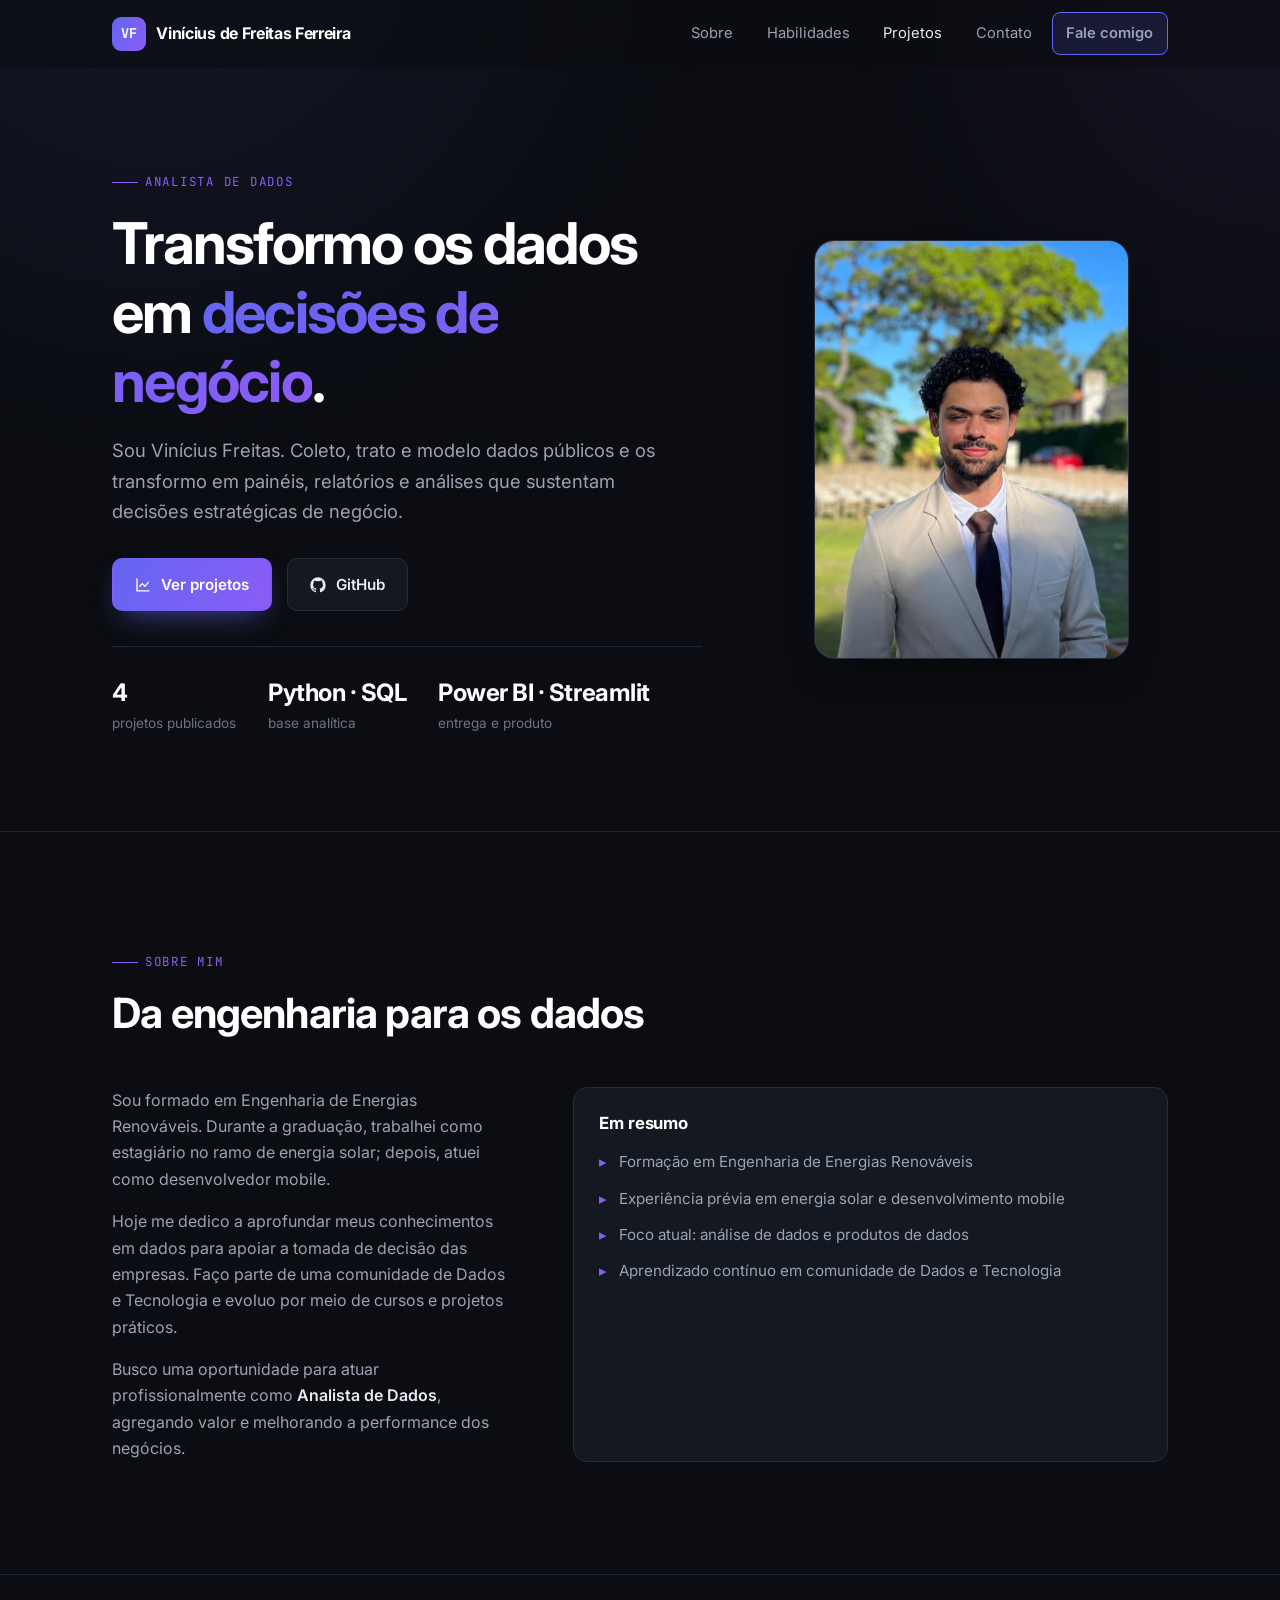
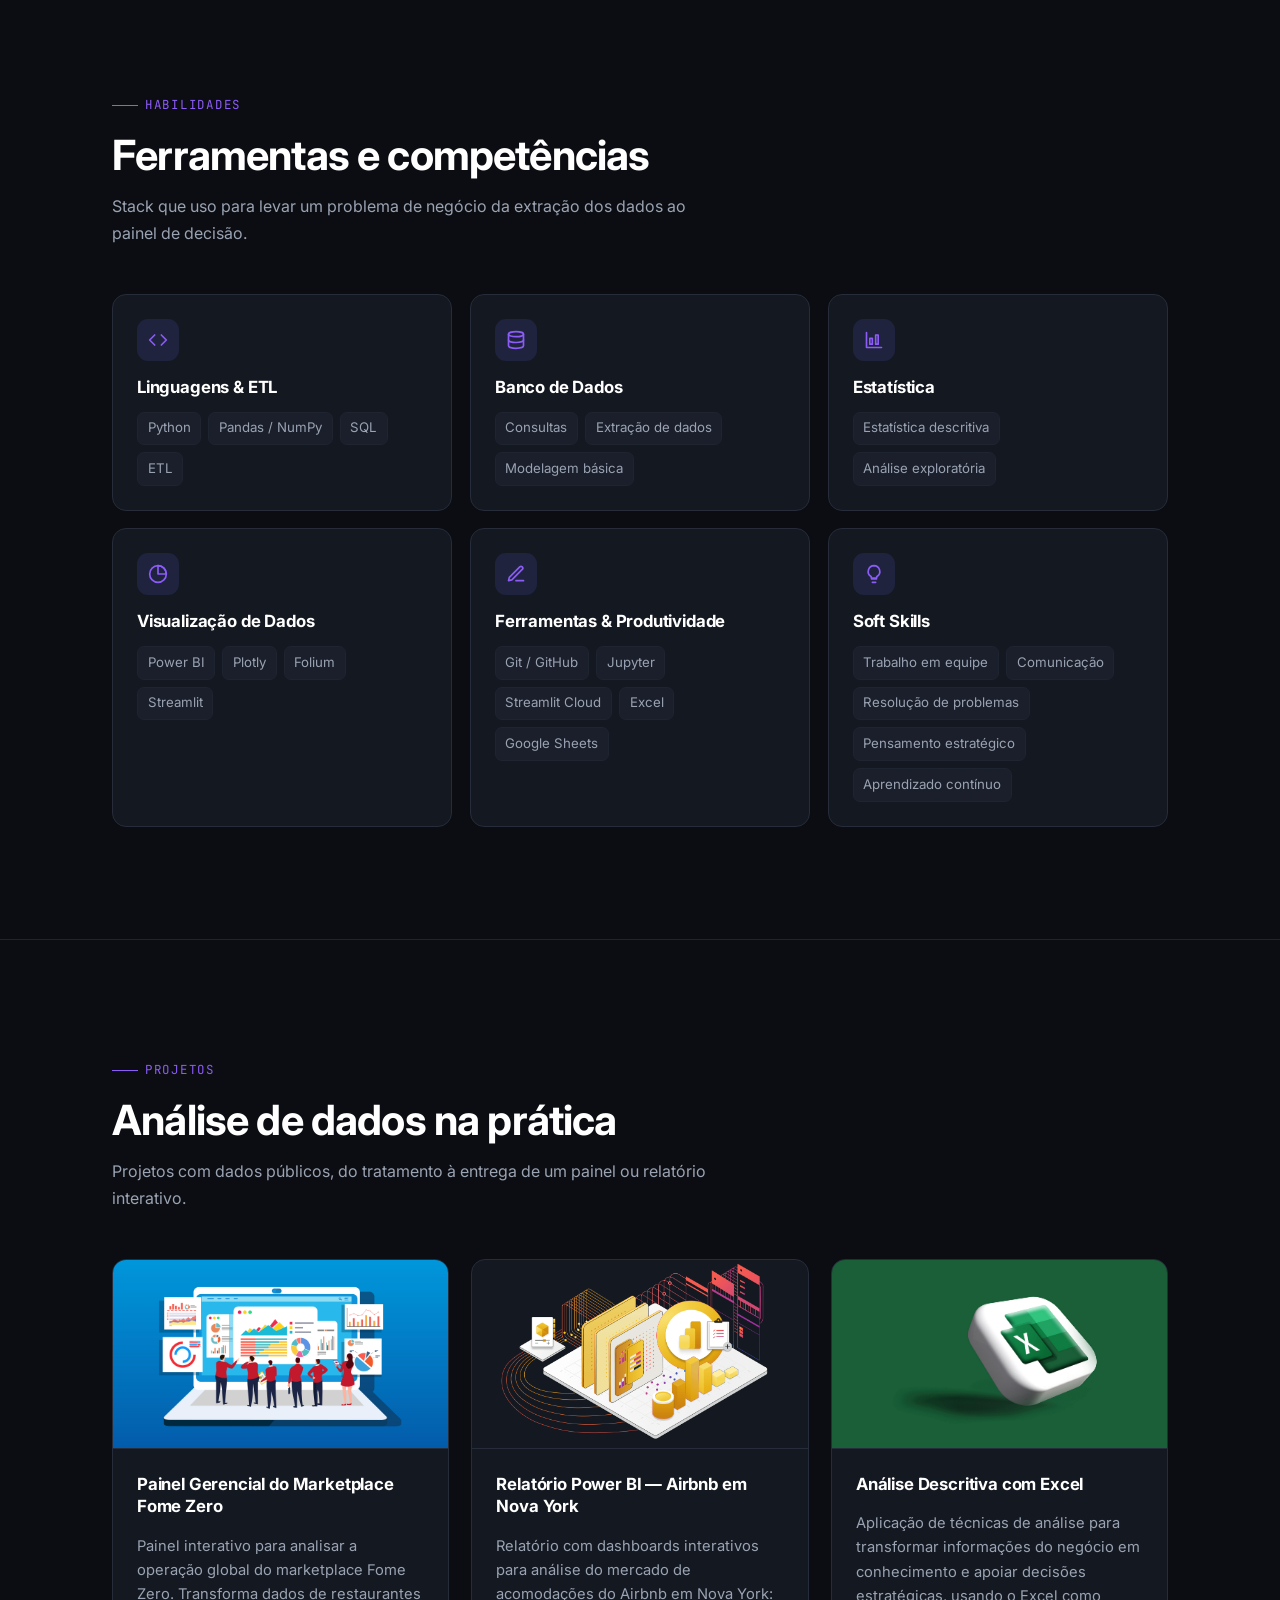
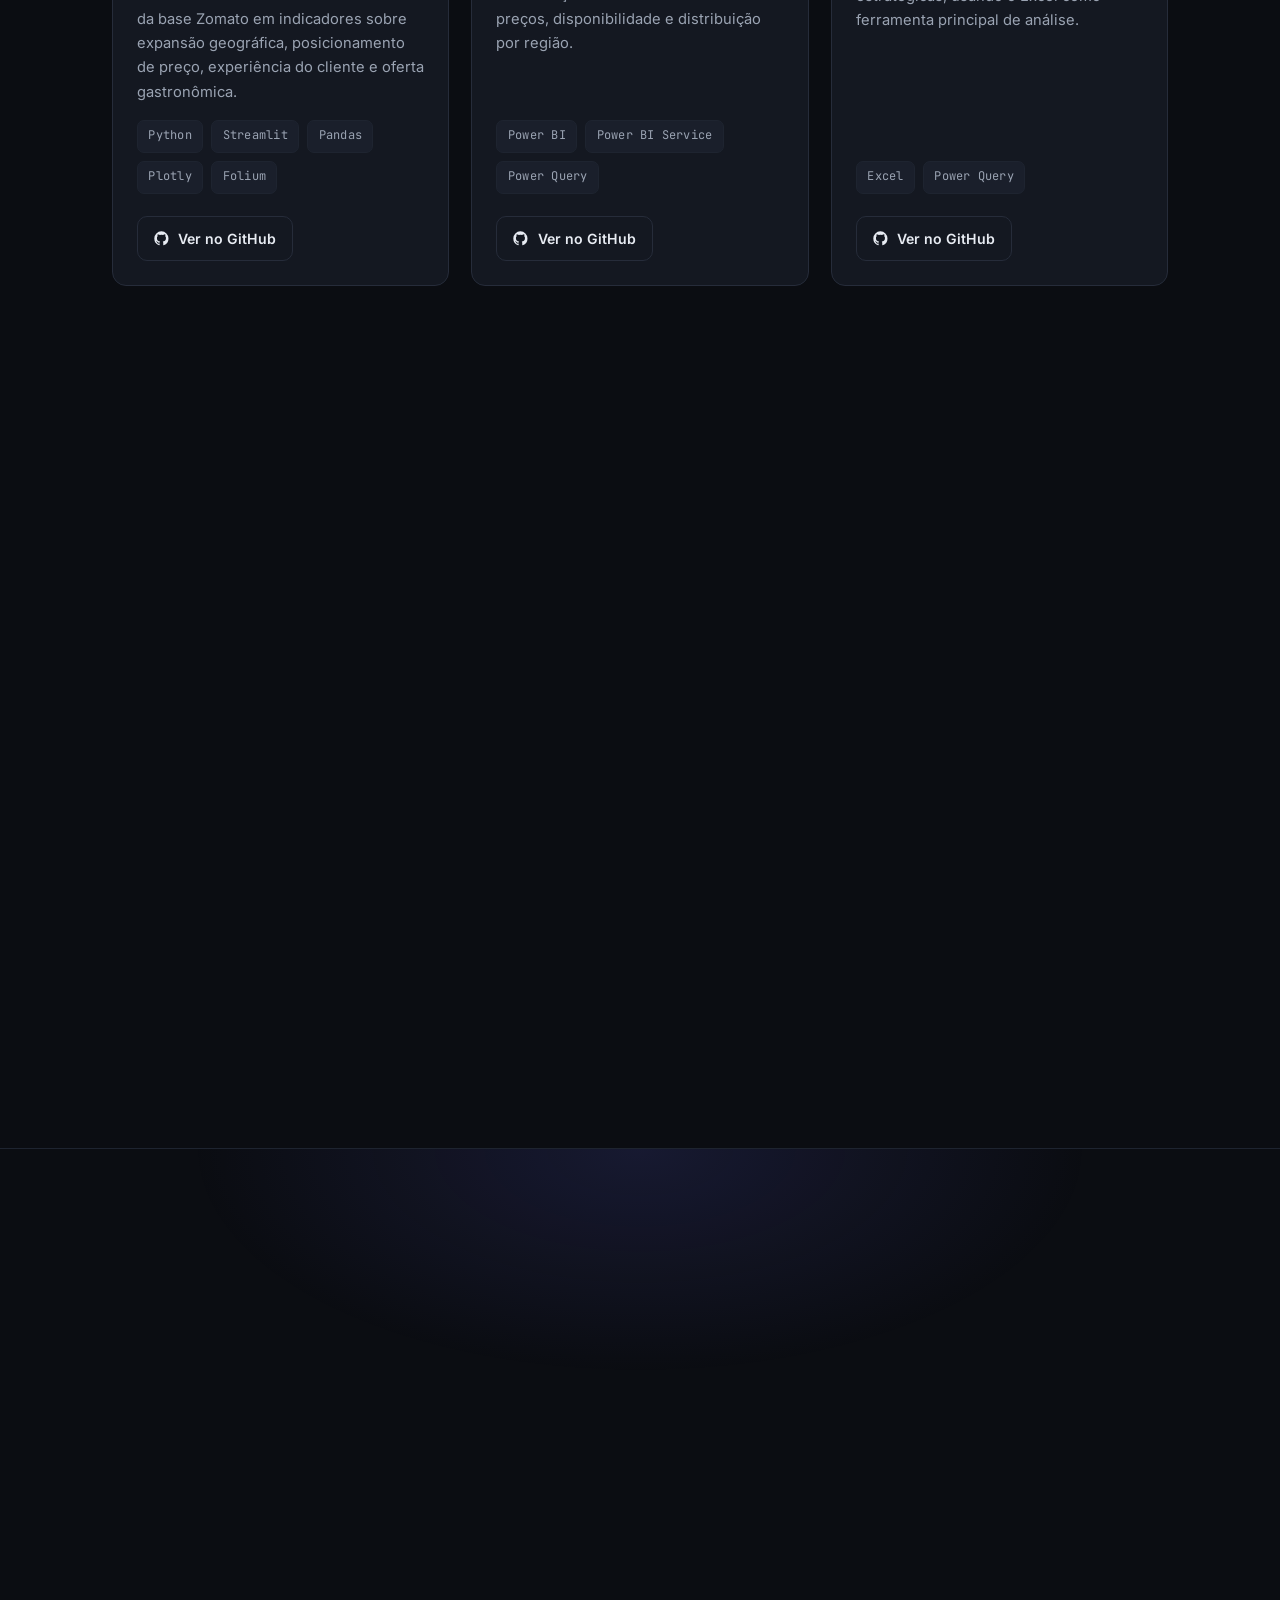
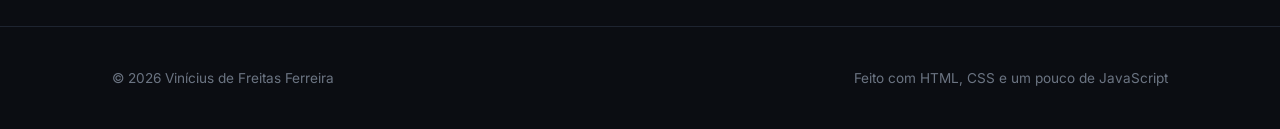
==== commit 29bd26cd: "Adiciona página de relatórios Power BI - Cria relatorios-powerbi.html com os relatórios incorporados" ====
--- a/index.html
+++ b/index.html
@@ -262,6 +262,17 @@
 					</article>
 
 				</div>
+
+				<div class="pbi-banner">
+					<div>
+						<h4>Relatórios em Power BI</h4>
+						<p>Confira os relatórios publicados direto do Power BI, com os painéis interativos originais — sem sair do navegador.</p>
+					</div>
+					<a href="relatorios-powerbi.html" class="btn btn-primary">
+						<svg viewBox="0 0 24 24" fill="none" stroke="currentColor" stroke-width="2" stroke-linecap="round" stroke-linejoin="round"><circle cx="12" cy="12" r="10"/><path d="M12 2a10 10 0 0 1 10 10H12Z"/></svg>
+						Ver relatórios Power BI
+					</a>
+				</div>
 			</div>
 		</section>
 
--- a/assets/css/style.css
+++ b/assets/css/style.css
@@ -444,6 +444,102 @@
 .project-card p { font-size: 0.92rem; }
 .project-card .tags { margin-top: auto; }
 .project-card .card-foot { display: flex; gap: 0.7rem; padding-top: 0.4rem; }
+
+/* ---------- banner de navegação (Power BI) ---------- */
+.pbi-banner {
+	margin-top: 1.4rem;
+	display: flex;
+	flex-wrap: wrap;
+	align-items: center;
+	justify-content: space-between;
+	gap: 1.2rem;
+	padding: 1.6rem 1.8rem;
+	border-radius: var(--radius);
+	border: 1px solid var(--border);
+	background: linear-gradient(135deg, rgba(99, 102, 241, 0.13), rgba(139, 92, 246, 0.05));
+}
+.pbi-banner h4 { margin-bottom: 0.35rem; }
+.pbi-banner p { font-size: 0.93rem; max-width: 52ch; }
+.pbi-banner .btn { white-space: nowrap; }
+
+/* ---------- página de relatórios Power BI ---------- */
+.page-head {
+	padding-top: calc(var(--nav-h) + clamp(2.5rem, 7vw, 4.5rem));
+	padding-bottom: clamp(1.5rem, 4vw, 2.5rem);
+	border-top: 0;
+}
+.page-head .section-head { margin-bottom: 0; }
+
+.pbi-section {
+	border-top: 0;
+	padding-top: 0;
+}
+.pbi-list {
+	display: flex;
+	flex-direction: column;
+}
+/* cada relatório é uma seção, separada por um filete e bastante respiro */
+.pbi-item {
+	padding: clamp(2.5rem, 6vw, 4rem) 0;
+	border-top: 1px solid var(--border-soft);
+}
+.pbi-item:first-of-type {
+	padding-top: 0;
+	border-top: 0;
+}
+.pbi-item:last-child { padding-bottom: 0; }
+.pbi-item .eyebrow { margin-bottom: 1.1rem; }
+.pbi-card {
+	background: var(--surface);
+	border: 1px solid var(--border);
+	border-radius: var(--radius);
+	overflow: hidden;
+}
+.pbi-card-head {
+	display: flex;
+	flex-wrap: wrap;
+	align-items: flex-start;
+	justify-content: space-between;
+	gap: 1rem;
+	padding: 1.5rem 1.7rem;
+	border-bottom: 1px solid var(--border-soft);
+}
+.pbi-card-head h3 { font-size: 1.25rem; margin-bottom: 0.4rem; }
+.pbi-card-head p { font-size: 0.93rem; max-width: 62ch; }
+.pbi-card-head .tags { margin-top: 0.8rem; }
+
+.pbi-frame {
+	position: relative;
+	width: 100%;
+	aspect-ratio: 600 / 373.5; /* proporção padrão do embed do Power BI */
+	background: var(--bg-soft);
+}
+.pbi-frame iframe {
+	position: absolute;
+	inset: 0;
+	width: 100%;
+	height: 100%;
+	border: 0;
+}
+.pbi-placeholder {
+	position: absolute;
+	inset: 0;
+	display: flex;
+	flex-direction: column;
+	align-items: center;
+	justify-content: center;
+	gap: 0.7rem;
+	padding: 2rem;
+	text-align: center;
+	color: var(--text-dim);
+}
+.pbi-placeholder svg { width: 30px; height: 30px; color: var(--accent-2); opacity: 0.7; }
+.pbi-placeholder strong { font-size: 0.95rem; font-weight: 600; color: var(--text-muted); }
+.pbi-placeholder span { font-size: 0.83rem; max-width: 40ch; }
+
+@media (max-width: 640px) {
+	.pbi-frame { aspect-ratio: 4 / 5; }
+}
 
 /* ---------- contact ---------- */
 .contact {
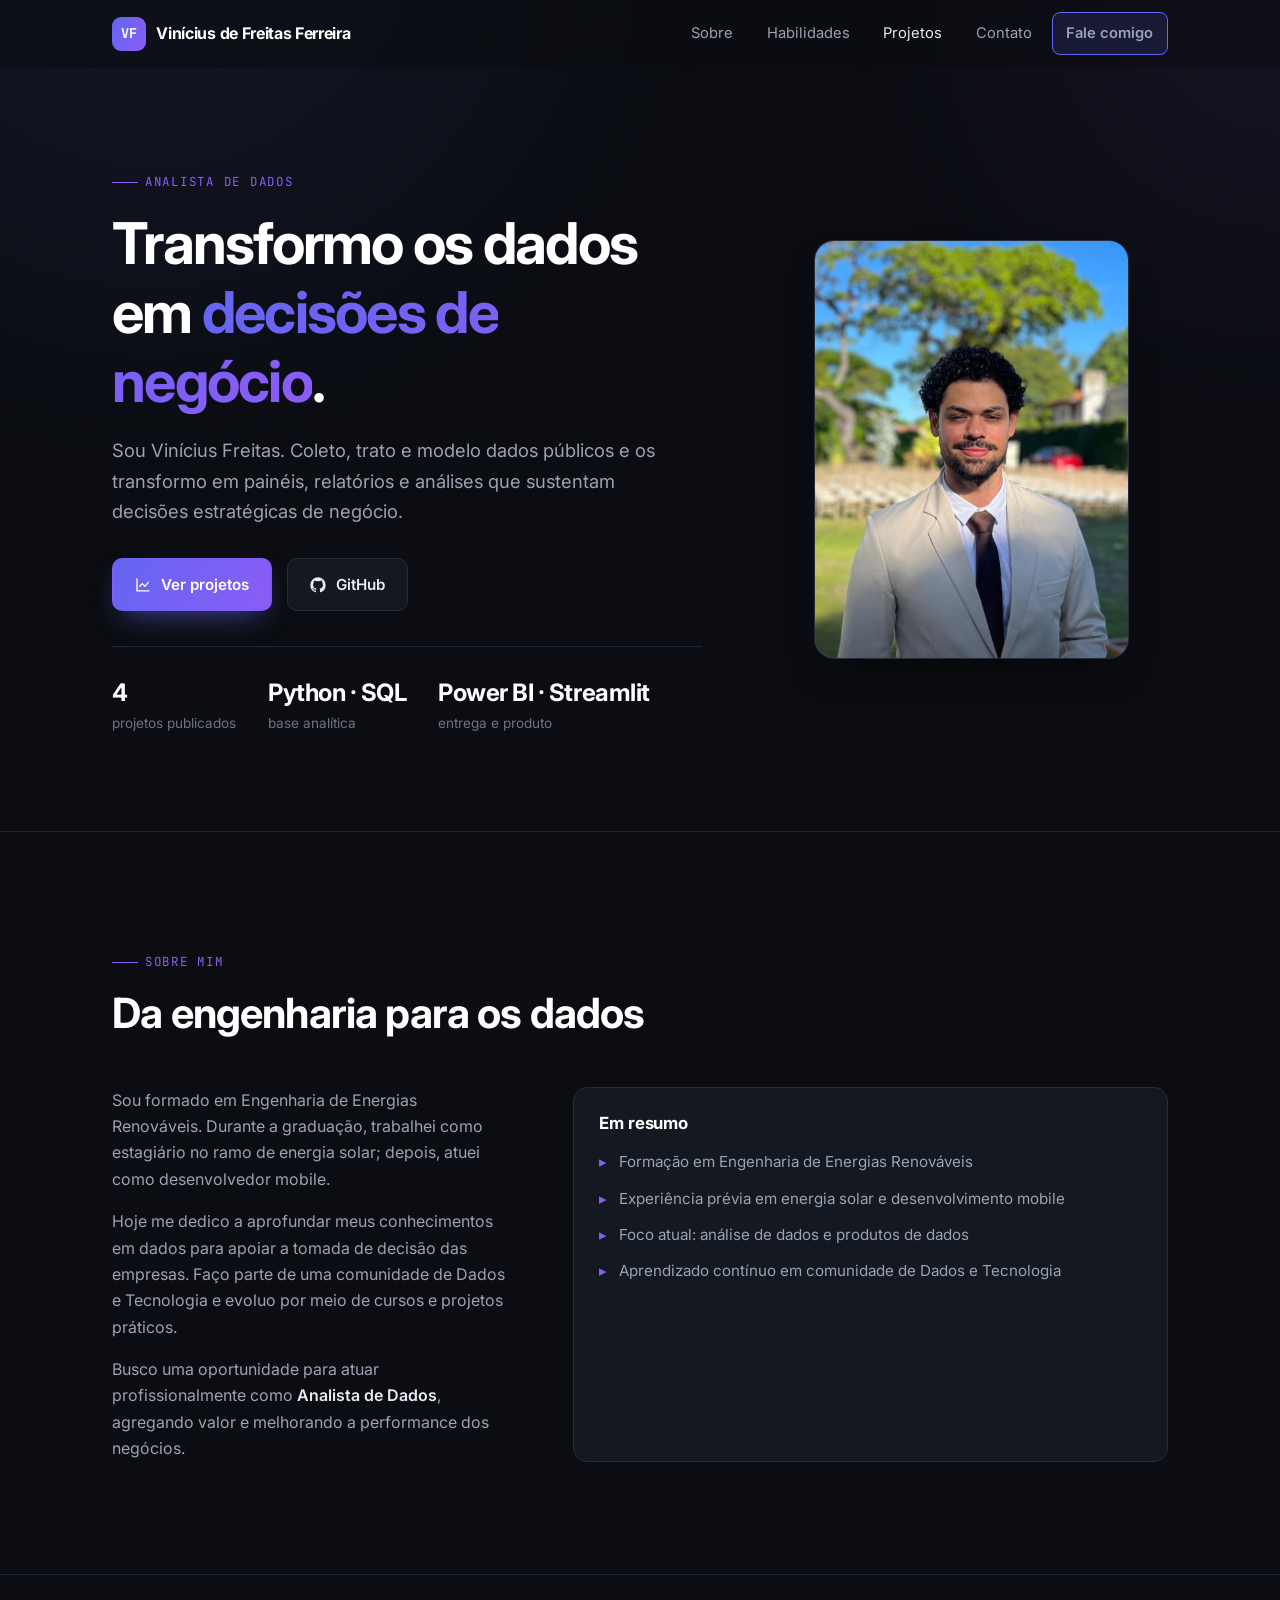
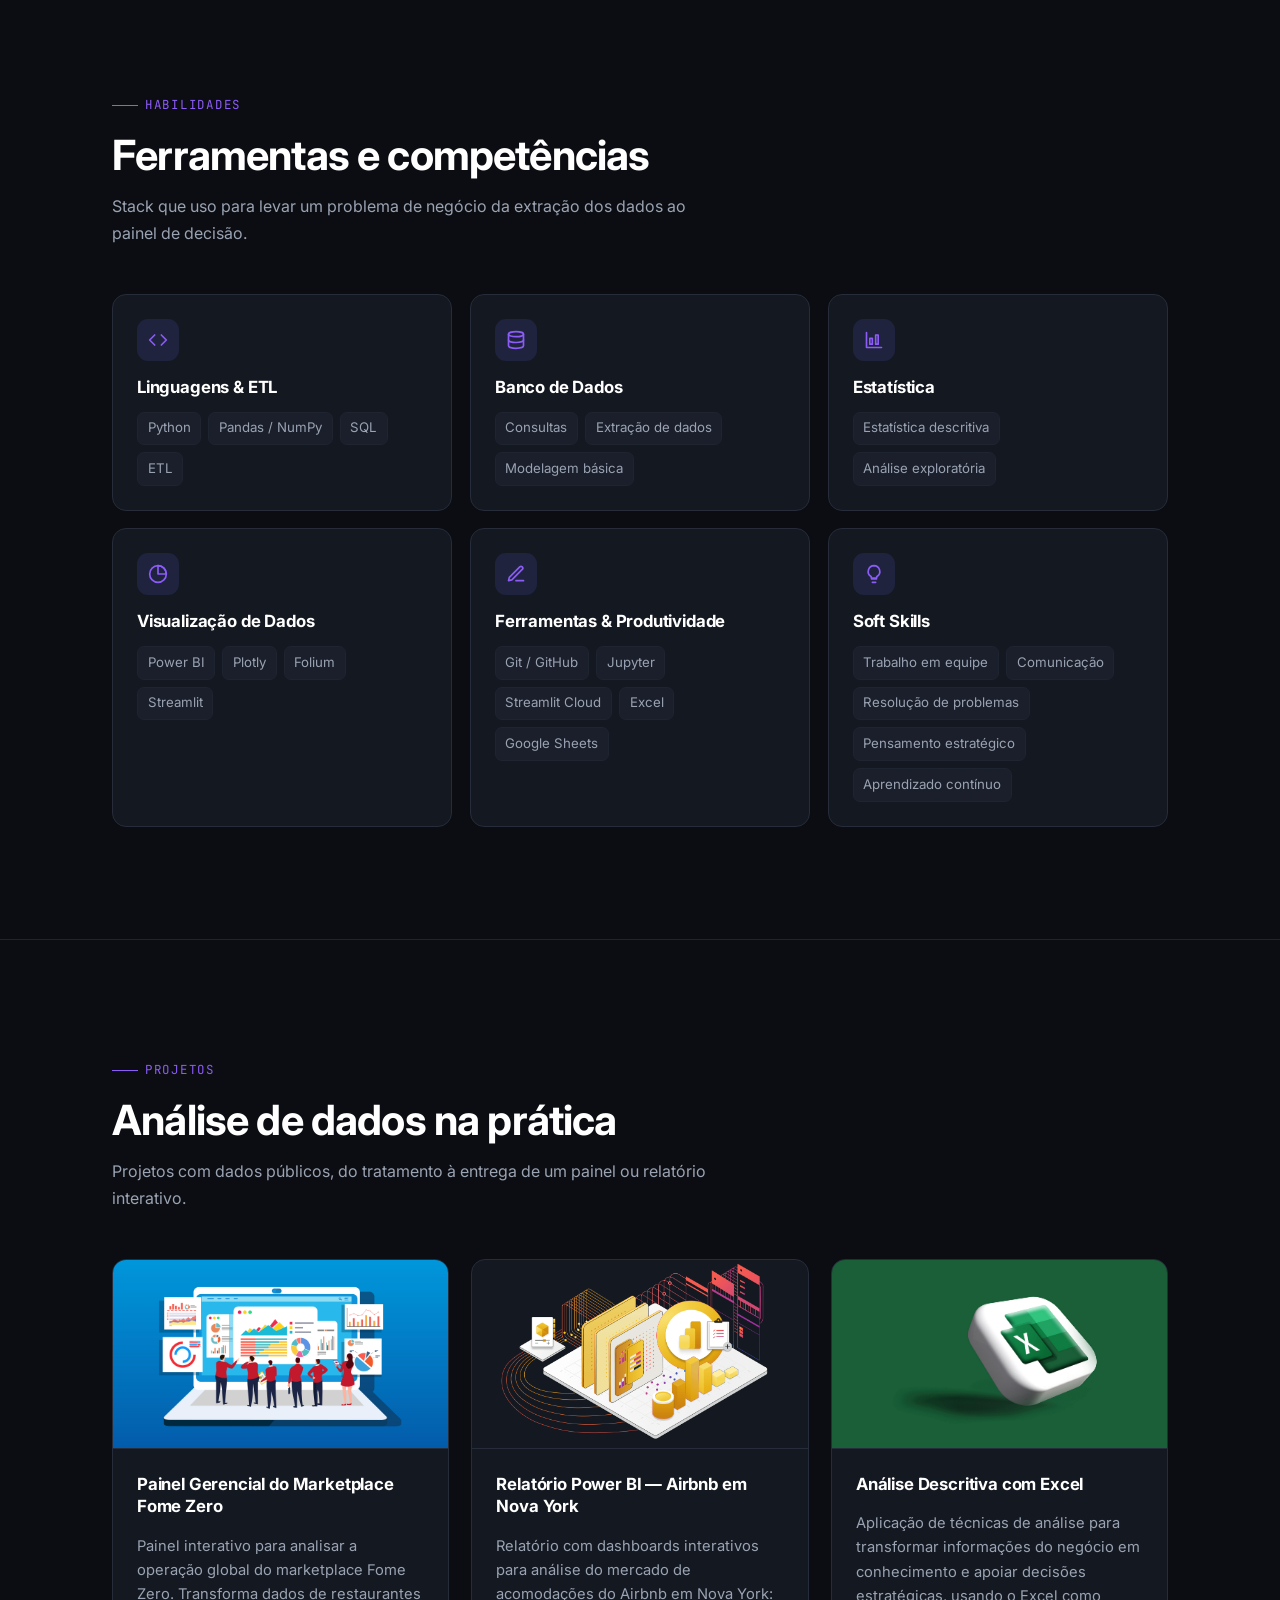
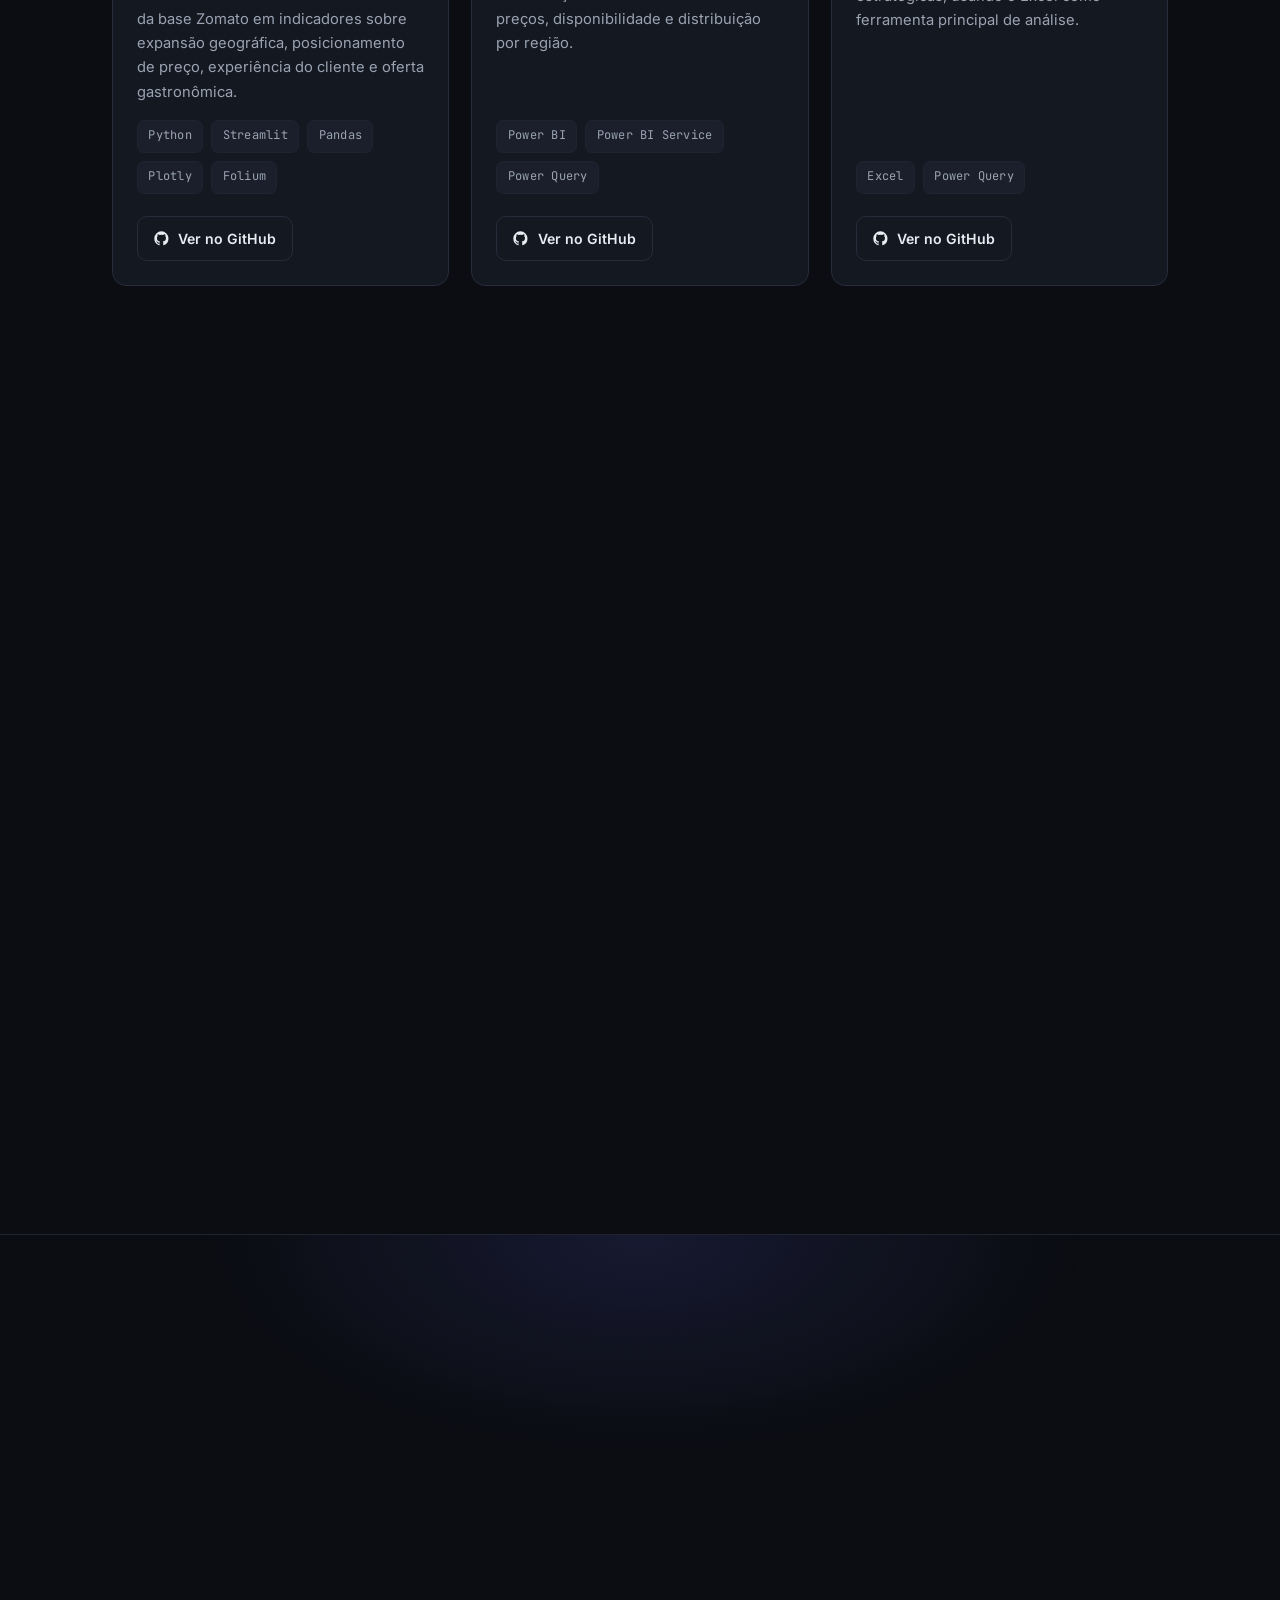
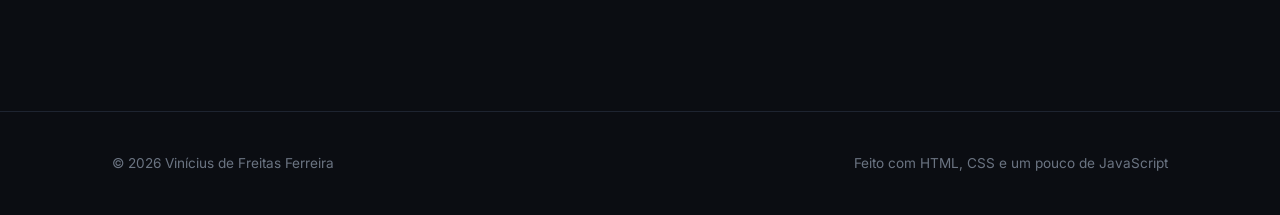
==== commit ed9efb01: "Adiciona relatório Hashtag Eletro em destaque - Inclui o dashboard de vendas Hashtag Eletro na págin" ====
--- a/index.html
+++ b/index.html
@@ -265,10 +265,11 @@
 
 				<div class="pbi-banner">
 					<div>
-						<h4>Relatórios em Power BI</h4>
-						<p>Confira os relatórios publicados direto do Power BI, com os painéis interativos originais — sem sair do navegador.</p>
+						<span class="eyebrow">Em destaque</span>
+						<h4>Hashtag Eletro — Análise de Vendas</h4>
+						<p>Faturamento, lucro e margem de uma varejista de eletrônicos, com comparativo anual e desempenho por continente. Veja esse e outros relatórios Power BI incorporados, com os painéis interativos originais — sem sair do navegador.</p>
 					</div>
-					<a href="relatorios-powerbi.html" class="btn btn-primary">
+					<a href="relatorios-powerbi.html#relatorio-hashtag-eletro" class="btn btn-primary">
 						<svg viewBox="0 0 24 24" fill="none" stroke="currentColor" stroke-width="2" stroke-linecap="round" stroke-linejoin="round"><circle cx="12" cy="12" r="10"/><path d="M12 2a10 10 0 0 1 10 10H12Z"/></svg>
 						Ver relatórios Power BI
 					</a>
--- a/assets/css/style.css
+++ b/assets/css/style.css
@@ -458,6 +458,7 @@
 	border: 1px solid var(--border);
 	background: linear-gradient(135deg, rgba(99, 102, 241, 0.13), rgba(139, 92, 246, 0.05));
 }
+.pbi-banner .eyebrow { margin-bottom: 0.5rem; }
 .pbi-banner h4 { margin-bottom: 0.35rem; }
 .pbi-banner p { font-size: 0.93rem; max-width: 52ch; }
 .pbi-banner .btn { white-space: nowrap; }
@@ -494,6 +495,19 @@
 	border: 1px solid var(--border);
 	border-radius: var(--radius);
 	overflow: hidden;
+}
+/* relatório em destaque: borda e topo com o acento da marca */
+.pbi-card--featured {
+	border-color: var(--accent);
+	box-shadow: 0 0 0 1px var(--accent-soft), var(--shadow);
+	position: relative;
+}
+.pbi-card--featured::before {
+	content: "";
+	position: absolute;
+	top: 0; left: 0; right: 0;
+	height: 3px;
+	background: var(--accent-grad);
 }
 .pbi-card-head {
 	display: flex;
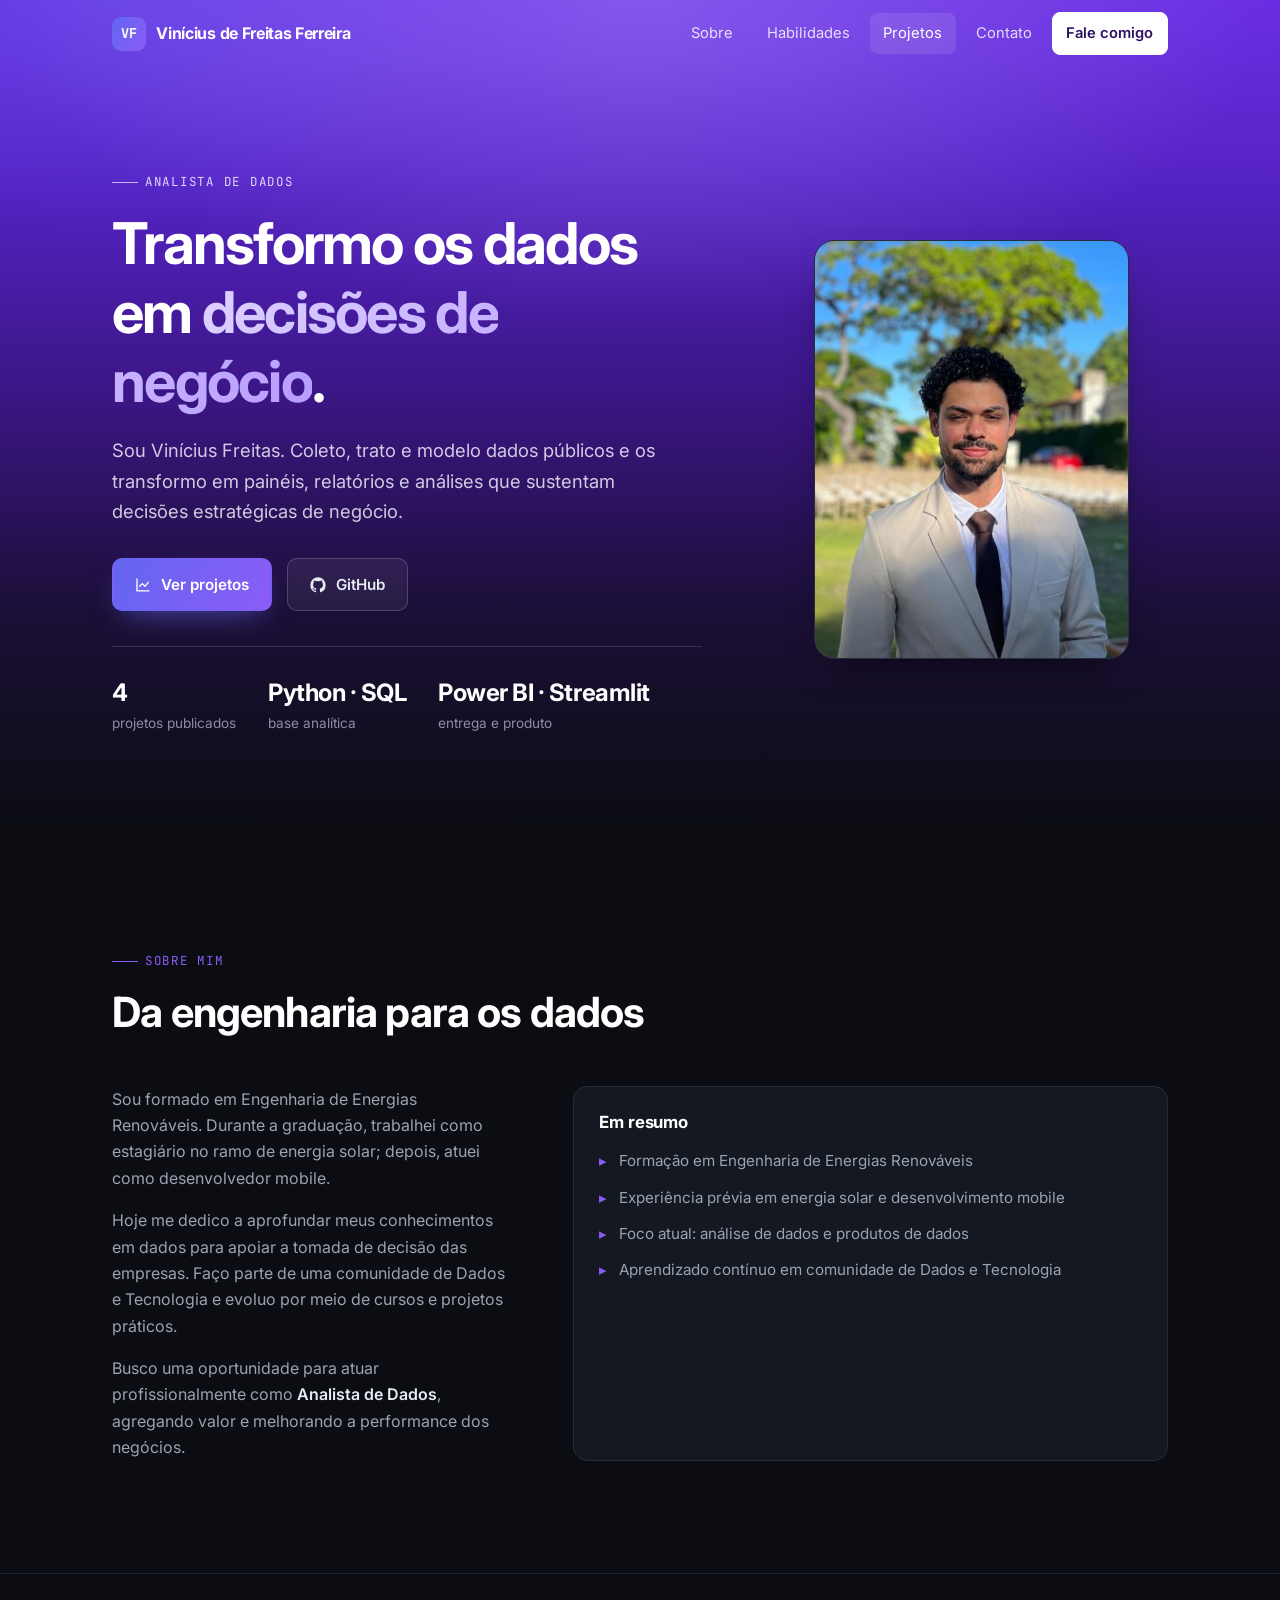
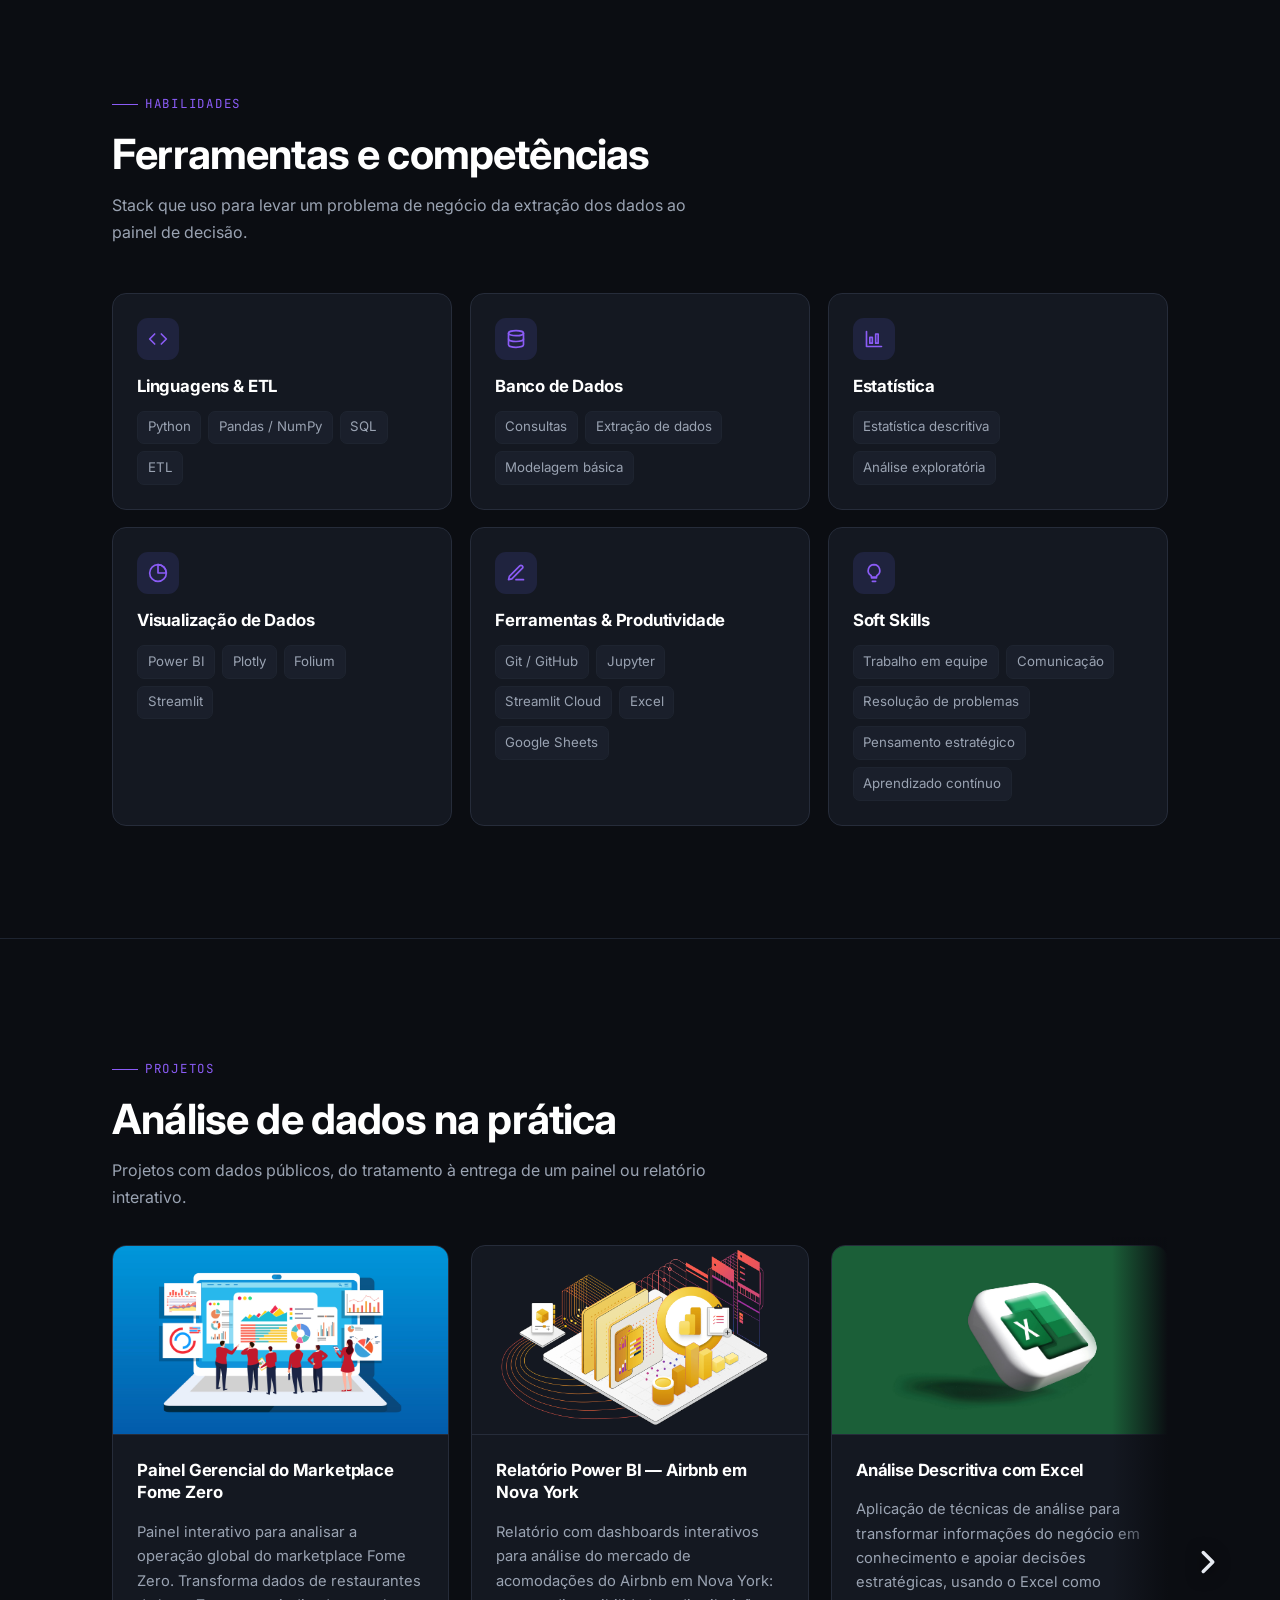
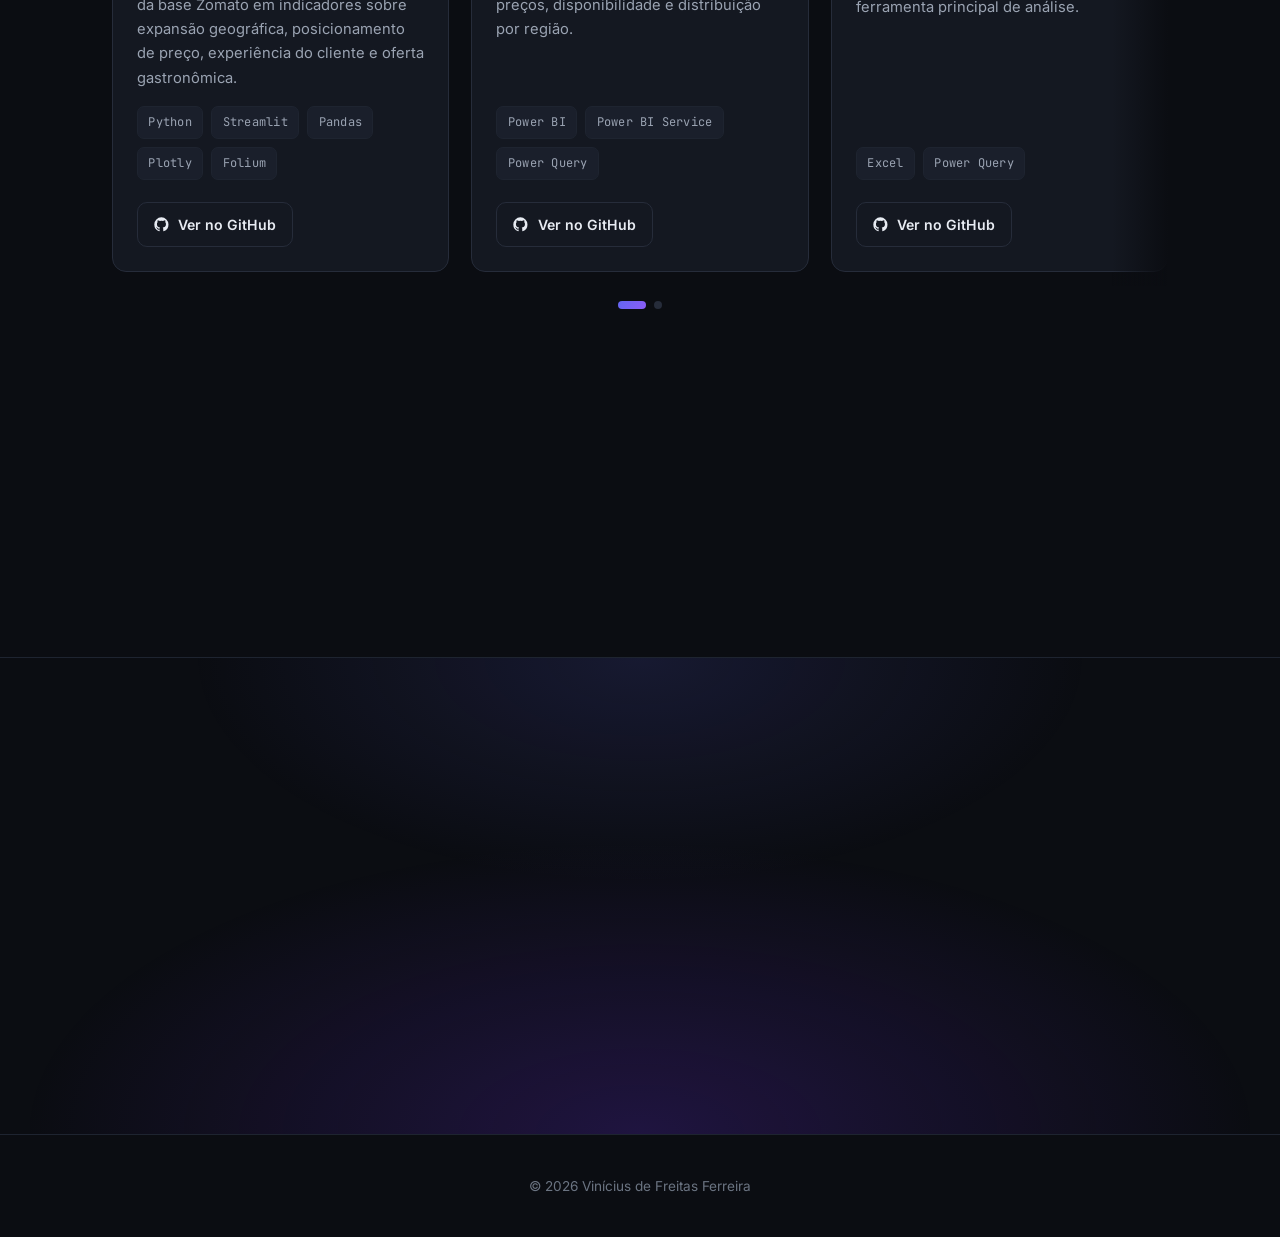
==== commit 5b126c91: "Adiciona gradiente no topo e carrossel na seção de projetos - Gradiente violeta no hero e no cabeçal" ====
--- a/index.html
+++ b/index.html
@@ -159,13 +159,24 @@
 		<!-- ===================== PROJETOS ===================== -->
 		<section class="block" id="projetos">
 			<div class="container">
-				<div class="section-head">
-					<span class="eyebrow">Projetos</span>
-					<h2>Análise de dados na prática</h2>
-					<p>Projetos com dados públicos, do tratamento à entrega de um painel ou relatório interativo.</p>
-				</div>
-
-				<div class="project-grid">
+				<div class="carousel" data-carousel>
+				<div class="carousel-head">
+					<div class="section-head">
+						<span class="eyebrow">Projetos</span>
+						<h2>Análise de dados na prática</h2>
+						<p>Projetos com dados públicos, do tratamento à entrega de um painel ou relatório interativo.</p>
+					</div>
+				</div>
+
+				<div class="carousel-stage">
+				<button type="button" class="carousel-btn carousel-btn--prev" data-carousel-prev aria-label="Projetos anteriores">
+					<svg viewBox="0 0 24 24" fill="none" stroke="currentColor" stroke-width="2" stroke-linecap="round" stroke-linejoin="round"><path d="m15 18-6-6 6-6"/></svg>
+				</button>
+				<button type="button" class="carousel-btn carousel-btn--next" data-carousel-next aria-label="Próximos projetos">
+					<svg viewBox="0 0 24 24" fill="none" stroke="currentColor" stroke-width="2" stroke-linecap="round" stroke-linejoin="round"><path d="m9 18 6-6-6-6"/></svg>
+				</button>
+				<div class="carousel-viewport">
+				<div class="carousel-track" data-carousel-track tabindex="0" role="region" aria-roledescription="carrossel" aria-label="Projetos">
 
 					<article class="project-card">
 						<a class="thumb" href="https://github.com/v7freitas/fome_zero_streamlit" target="_blank" rel="noopener noreferrer">
@@ -261,6 +272,11 @@
 						</div>
 					</article>
 
+				</div>
+				</div>
+				</div>
+
+				<div class="carousel-dots" data-carousel-dots role="tablist" aria-label="Navegar pelos projetos"></div>
 				</div>
 
 				<div class="pbi-banner">
@@ -306,9 +322,7 @@
 
 	<footer class="site-footer">
 		<div class="container">
-			<span>&copy; <span id="year">2026</span> Vinícius de Freitas Ferreira</span>
-			<span>Feito com HTML, CSS e um pouco de JavaScript</span>
-		</div>
+			<span>&copy; <span id="year">2026</span> Vinícius de Freitas Ferreira</span>		</div>
 	</footer>
 
 	<script src="assets/js/app.js"></script>
--- a/assets/css/style.css
+++ b/assets/css/style.css
@@ -22,6 +22,16 @@
 	--accent-2:      #8b5cf6;
 	--accent-soft:   rgba(99, 102, 241, 0.14);
 	--accent-grad:   linear-gradient(120deg, #6366f1 0%, #8b5cf6 100%);
+
+	/* gradiente do topo: violeta vivo que escurece até o fundo da página */
+	--hero-grad:
+		radial-gradient(70% 55% at 50% 0%, rgba(167, 139, 250, 0.45), transparent 70%),
+		radial-gradient(45% 40% at 8% 0%, rgba(99, 102, 241, 0.35), transparent 70%),
+		linear-gradient(180deg, #6a2fe3 0%, #5522c4 22%, #3a1683 48%, #1b0f36 74%, var(--bg) 100%);
+	--on-grad:       rgba(245, 243, 255, 0.82);   /* texto de apoio sobre o gradiente */
+	--on-grad-dim:   rgba(221, 214, 254, 0.62);
+	--on-grad-line:  rgba(255, 255, 255, 0.14);
+	--grad-text-light: linear-gradient(120deg, #ddd2ff 0%, #b69cff 100%);
 
 	/* layout */
 	--maxw:          1120px;
@@ -140,7 +150,7 @@
 	z-index: 100;
 	display: flex;
 	align-items: center;
-	background: rgba(11, 13, 18, 0.55);
+	background: transparent;
 	backdrop-filter: blur(14px);
 	-webkit-backdrop-filter: blur(14px);
 	border-bottom: 1px solid transparent;
@@ -266,6 +276,22 @@
 .btn-sm { padding: 0.6rem 1rem; font-size: 0.88rem; }
 
 /* ---------- hero ---------- */
+.hero,
+.page-head {
+	background: var(--hero-grad);
+}
+/* elementos sobre o gradiente ganham tons claros para manter o contraste */
+:is(.hero, .page-head) .eyebrow { color: #ddd6fe; }
+:is(.hero, .page-head) .eyebrow::before { background: #c4b5fd; }
+:is(.hero, .page-head) p { color: var(--on-grad); }
+:is(.hero, .page-head) .grad-text { background-image: var(--grad-text-light); }
+.hero .btn-ghost {
+	background: rgba(255, 255, 255, 0.06);
+	border-color: rgba(255, 255, 255, 0.18);
+}
+.hero .btn-ghost:hover { border-color: #c4b5fd; }
+.hero + section.block { border-top: 0; }
+
 .hero {
 	position: relative;
 	padding-top: calc(var(--nav-h) + clamp(3rem, 9vw, 6rem));
@@ -294,11 +320,11 @@
 	flex-wrap: wrap;
 	gap: 2rem;
 	padding-top: 1.6rem;
-	border-top: 1px solid var(--border-soft);
+	border-top: 1px solid var(--on-grad-line);
 }
 .hero-stats div { display: flex; flex-direction: column; }
 .hero-stats b { font-size: 1.5rem; color: #fff; letter-spacing: -0.02em; }
-.hero-stats span { font-size: 0.85rem; color: var(--text-dim); }
+.hero-stats span { font-size: 0.85rem; color: var(--on-grad-dim); }
 
 .hero-photo {
 	position: relative;
@@ -405,12 +431,130 @@
 	color: var(--text-muted);
 }
 
-/* ---------- projects ---------- */
-.project-grid {
+/* ---------- projects (carrossel) ---------- */
+.carousel { --gap: 1.4rem; --per-view: 3; }
+
+.carousel-head {
+	display: flex;
+	flex-wrap: wrap;
+	align-items: flex-end;
+	justify-content: space-between;
+	gap: 1.5rem;
+	margin-bottom: 2.2rem;
+}
+.carousel-head .section-head { margin-bottom: 0; }
+
+.carousel-stage { position: relative; }
+
+/* setas nas laterais dos cards: só o ícone, sem fundo; mesma transição (0,3 s ease) das bolinhas abaixo */
+.carousel-btn {
+	position: absolute;
+	top: calc(50% - 28px);
+	z-index: 3;
 	display: grid;
-	grid-template-columns: repeat(auto-fit, minmax(320px, 1fr));
-	gap: 1.4rem;
-}
+	place-items: center;
+	width: 56px; height: 56px;
+	padding: 0;
+	border: 0;
+	background: none;
+	color: var(--text);
+	cursor: pointer;
+	/* sombra suave só para o ícone não se perder quando passa sobre um card */
+	filter: drop-shadow(0 2px 8px rgba(0, 0, 0, 0.75));
+	transition: color 0.3s ease, opacity 0.3s ease, visibility 0.3s ease, transform 0.3s ease;
+}
+.carousel-btn--prev { left: -14px; }
+.carousel-btn--next { right: -14px; }
+.carousel-btn svg { width: 38px; height: 38px; stroke-width: 2.2; }
+.carousel-btn:hover:not(:disabled) { color: #a78bfa; }
+.carousel-btn--prev:hover:not(:disabled) { transform: translateX(-4px); }
+.carousel-btn--next:hover:not(:disabled) { transform: translateX(4px); }
+/* nas pontas a seta some, em vez de ficar apagada em cima do card */
+.carousel-btn:disabled { opacity: 0; visibility: hidden; cursor: default; }
+
+/* telas largas: as setas ficam no fundo da página, ao lado dos cards */
+@media (min-width: 1240px) {
+	.carousel-btn--prev { left: -68px; }
+	.carousel-btn--next { right: -68px; }
+}
+
+.carousel-viewport {
+	position: relative;
+	overflow-x: clip; /* corta a borda elástica sem cortar a elevação do card */
+}
+/* esmaece as bordas quando há mais cards escondidos (camadas leves, sem repintar a rolagem) */
+.carousel-viewport::before,
+.carousel-viewport::after {
+	content: "";
+	position: absolute;
+	top: 0; bottom: 0;
+	width: 56px;
+	z-index: 2;
+	pointer-events: none;
+	opacity: 0;
+	transition: opacity 0.35s ease;
+}
+.carousel-viewport::before { left: 0;  background: linear-gradient(90deg, var(--bg), transparent); }
+.carousel-viewport::after  { right: 0; background: linear-gradient(-90deg, var(--bg), transparent); }
+.carousel-viewport.can-prev::before,
+.carousel-viewport.can-next::after { opacity: 1; }
+
+.carousel-track {
+	display: flex;
+	gap: var(--gap);
+	overflow-x: auto;
+	overscroll-behavior-x: contain;
+	scroll-snap-type: x mandatory;
+	scrollbar-width: none;
+	-webkit-overflow-scrolling: touch;
+	/* respiro para a elevação do card no hover */
+	padding: 8px 0 14px;
+	margin: -8px 0 -14px;
+	cursor: grab;
+}
+.carousel-track::-webkit-scrollbar { display: none; }
+/* enquanto o JS anima ou o usuário arrasta, o snap fica desligado para não brigar com o movimento */
+.carousel-track.animating,
+.carousel-track.dragging { scroll-snap-type: none; }
+.carousel-track.dragging { cursor: grabbing; user-select: none; transition: none; }
+.carousel-track.dragging * { pointer-events: none; }
+.carousel-track.settling { transition: transform 0.5s cubic-bezier(0.22, 1, 0.36, 1); }
+.carousel-track:focus-visible { outline-offset: 6px; border-radius: var(--radius); }
+
+.carousel-track > * {
+	flex: 0 0 calc((100% - (var(--per-view) - 1) * var(--gap)) / var(--per-view));
+	scroll-snap-align: start;
+}
+
+.carousel-dots {
+	display: flex;
+	justify-content: center;
+	gap: 0.5rem;
+	margin-top: 1.8rem;
+}
+.carousel-dots button {
+	width: 8px; height: 8px;
+	padding: 0;
+	border: 0;
+	border-radius: 99px;
+	background: var(--border);
+	cursor: pointer;
+	transition: width 0.3s ease, background 0.3s ease;
+}
+.carousel-dots button:hover { background: var(--text-dim); }
+.carousel-dots button[aria-selected="true"] { width: 28px; background: var(--accent-grad); }
+
+/* sem nada para rolar: esconde os controles */
+.carousel.is-static .carousel-btn,
+.carousel.is-static .carousel-dots { display: none; }
+.carousel.is-static .carousel-track { cursor: auto; }
+
+@media (max-width: 900px) { .carousel { --per-view: 2; } }
+@media (max-width: 640px) {
+	.carousel { --gap: 1rem; --per-view: 1.15; }
+	.carousel-btn { display: none; }
+}
+
 .project-card {
 	display: flex;
 	flex-direction: column;
@@ -559,7 +703,8 @@
 .contact {
 	text-align: center;
 	background:
-		radial-gradient(40rem 20rem at 50% 0%, var(--accent-soft), transparent 70%);
+		radial-gradient(40rem 20rem at 50% 0%, var(--accent-soft), transparent 70%),
+		radial-gradient(55rem 26rem at 50% 100%, rgba(106, 47, 227, 0.22), transparent 70%);
 }
 .contact .section-head { margin: 0 auto 2.5rem; }
 .contact-actions {
@@ -577,9 +722,10 @@
 .site-footer .container {
 	display: flex;
 	flex-wrap: wrap;
-	gap: 1rem;
-	justify-content: space-between;
-	align-items: center;
+	gap: 0.4rem 1.5rem;
+	justify-content: center;
+	align-items: center;
+	text-align: center;
 	font-size: 0.85rem;
 	color: var(--text-dim);
 }
@@ -593,6 +739,23 @@
 	transition: opacity 0.6s ease, transform 0.6s ease;
 }
 .reveal.in { opacity: 1; transform: none; }
+
+/* ---------- navbar sobre o gradiente (topo da página, desktop) ---------- */
+@media (min-width: 861px) {
+	.nav:not(.scrolled) .nav-links a:not(.nav-cta) { color: rgba(255, 255, 255, 0.82); }
+	.nav:not(.scrolled) .nav-links a:not(.nav-cta):hover,
+	.nav:not(.scrolled) .nav-links a.active { color: #fff; background: rgba(255, 255, 255, 0.1); }
+	.nav:not(.scrolled) .nav-cta {
+		color: #2e1065;
+		background: #fff;
+		border-color: #fff;
+	}
+	.nav:not(.scrolled) .nav-cta:hover { background: #ede9fe; }
+}
+.nav:not(.scrolled) .btn-ghost {
+	background: rgba(255, 255, 255, 0.08);
+	border-color: rgba(255, 255, 255, 0.2);
+}
 
 /* ---------- responsivo ---------- */
 @media (max-width: 900px) {
